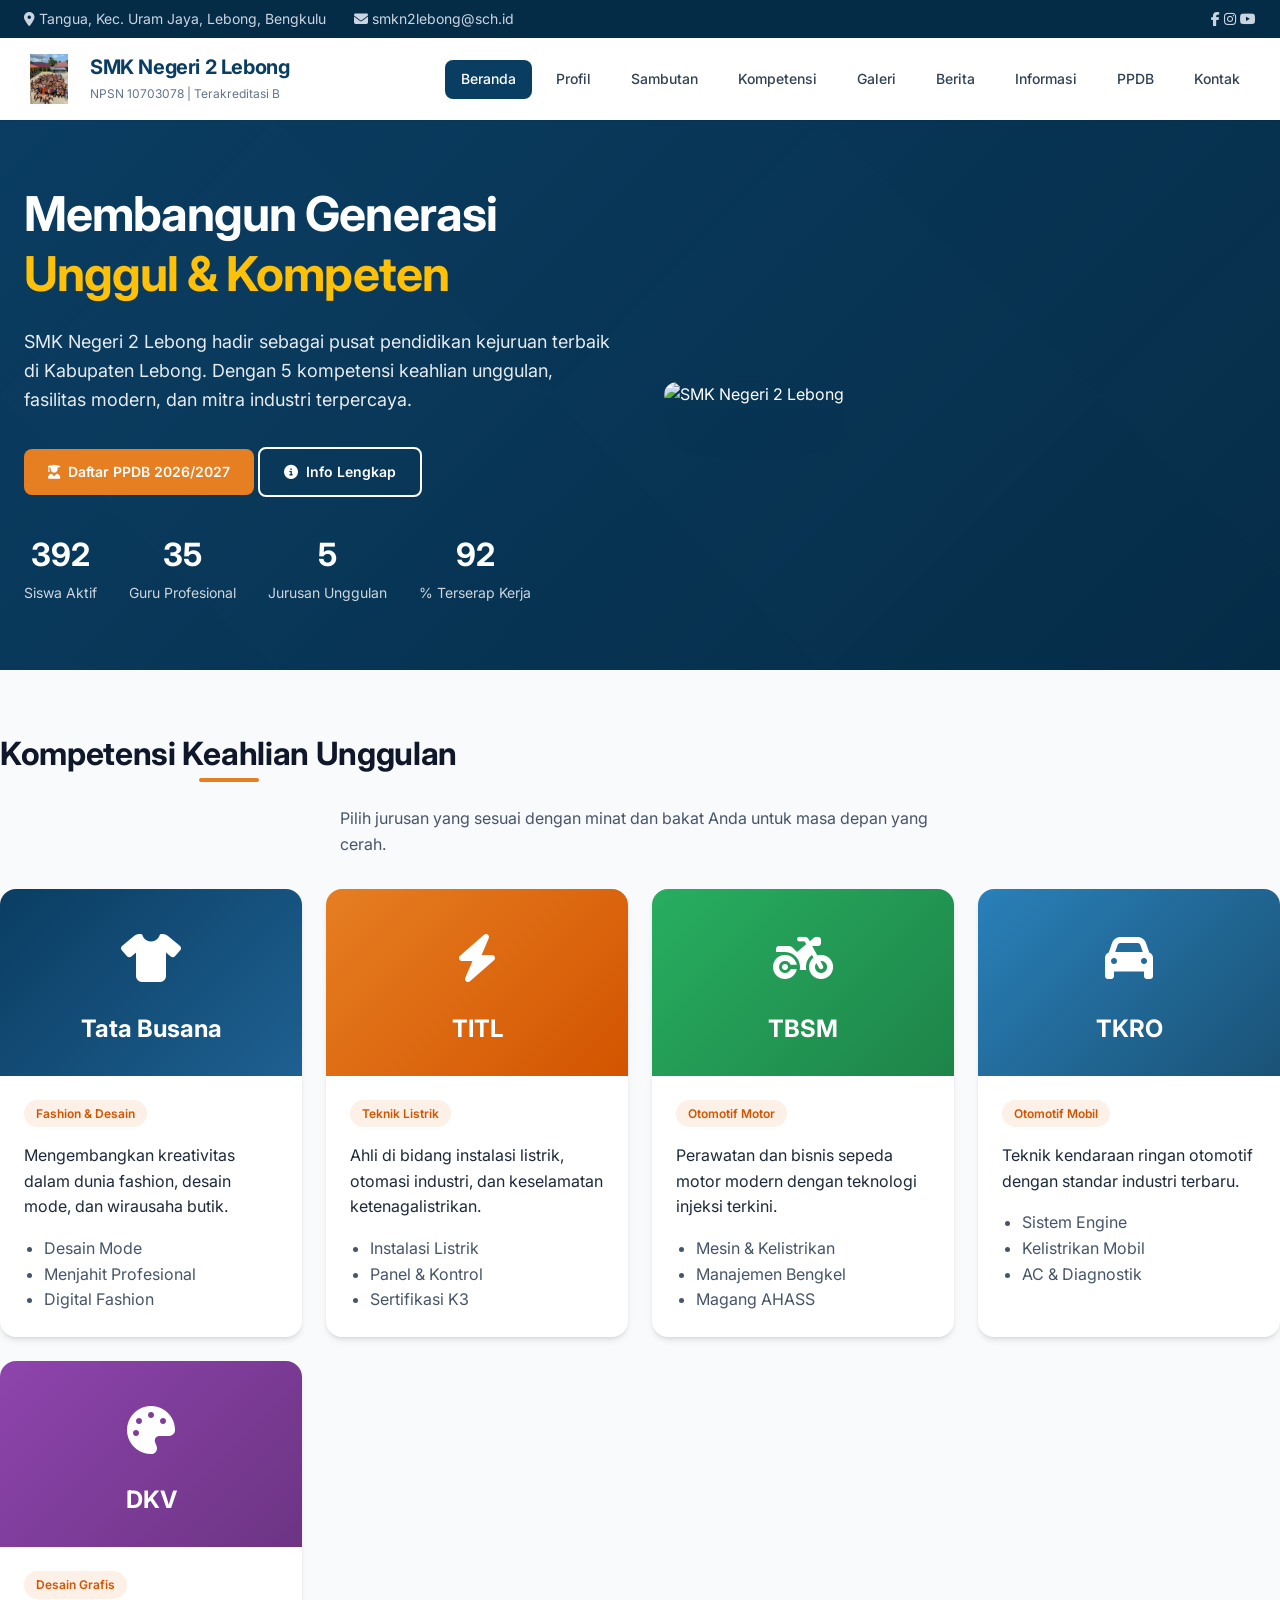
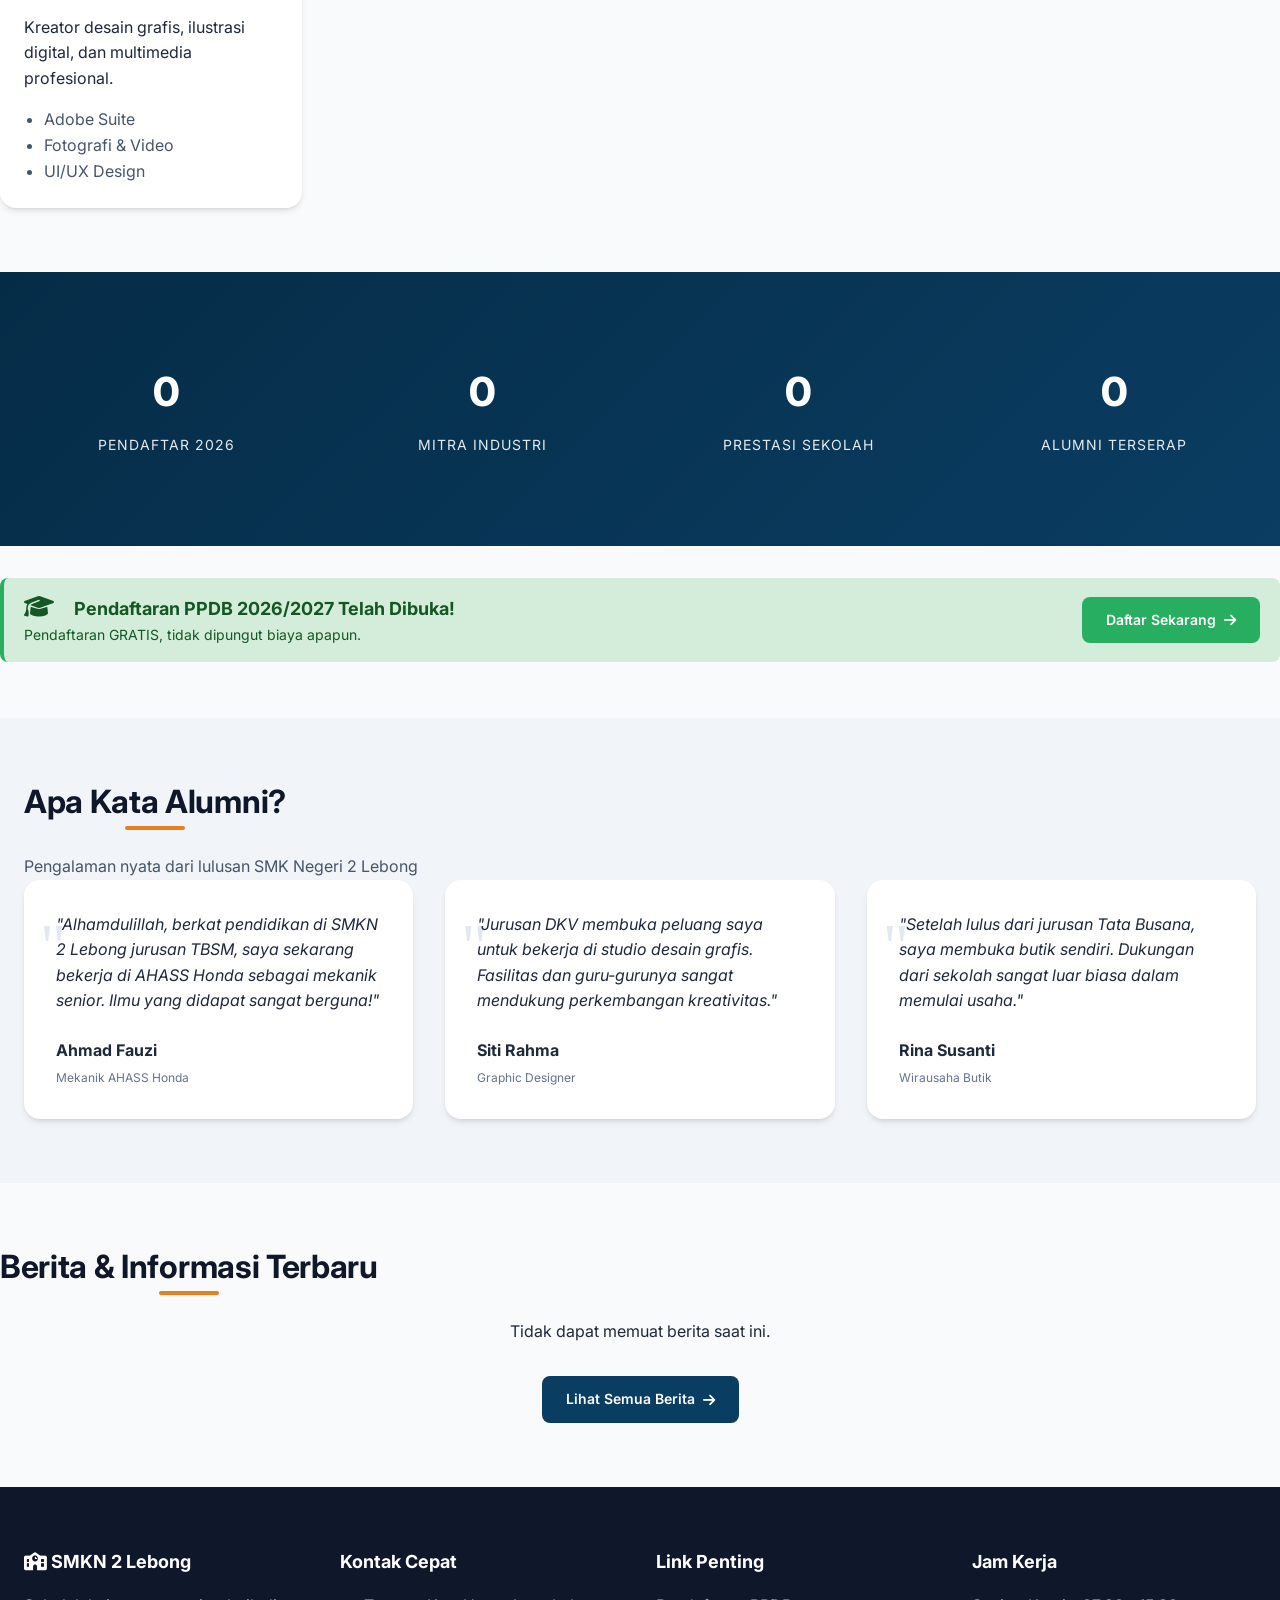
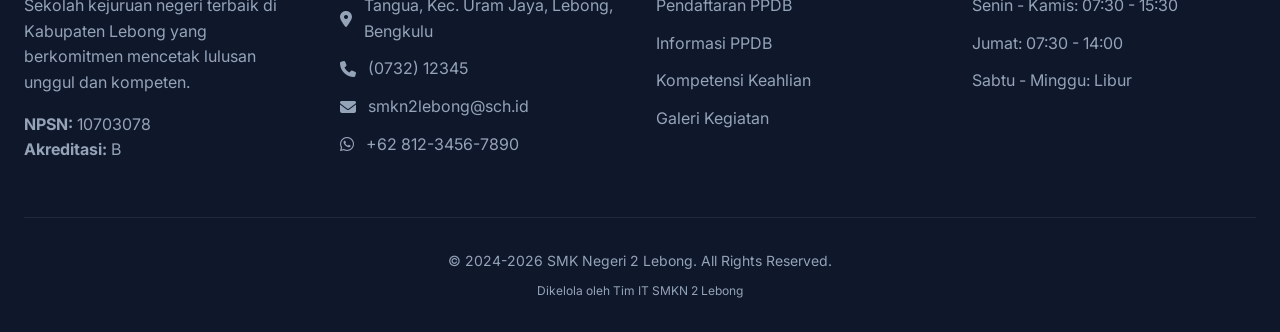
==== index.html @ 35a6bad7 "Add files via upload" ====
<!DOCTYPE html>
<html lang="id">
<head>
  <meta charset="UTF-8" />
  <meta name="viewport" content="width=device-width, initial-scale=1.0" />
  <title>SMK Negeri 2 Lebong | Sekolah Kejuruan Unggulan di Kabupaten Lebong</title>
  
  <!-- SEO Meta Tags -->
  <meta name="description" content="SMK Negeri 2 Lebong (NPSN 10703078) - Sekolah kejuruan negeri terbaik di Kabupaten Lebong dengan 5 kompetensi keahlian unggulan. PPDB 2026/2027 telah dibuka. GRATIS!" />
  <meta name="keywords" content="SMK Negeri 2 Lebong, PPDB 2026, Sekolah Kejuruan Lebong, SMK Tangua, SMK Uram Jaya" />
  <meta name="author" content="SMK Negeri 2 Lebong" />
  <meta name="robots" content="index, follow" />
  
  <!-- Open Graph -->
  <meta property="og:title" content="SMK Negeri 2 Lebong | Sekolah Kejuruan Unggulan" />
  <meta property="og:description" content="Daftar sekarang di SMK Negeri 2 Lebong. GRATIS! 5 jurusan unggulan siap kerja." />
  <meta property="og:image" content="https://smkn2lebong.sch.id/assets/img/hero.jpg" />
  <meta property="og:url" content="https://smkn2lebong.sch.id" />
  <meta property="og:type" content="website" />
  
  <!-- Canonical -->
  <link rel="canonical" href="https://smkn2lebong.sch.id/" />
  <link rel="icon" href="favicon.ico" type="image/x-icon" />
  
  <!-- Font Awesome Icons -->
  <link rel="stylesheet" href="https://cdnjs.cloudflare.com/ajax/libs/font-awesome/6.5.1/css/all.min.css" />
  
  <!-- Google Fonts -->
  <link href="https://fonts.googleapis.com/css2?family=Inter:wght@300;400;500;600;700;800&display=swap" rel="stylesheet" />
  
  <link rel="stylesheet" href="css/style.css" />
</head>
<body>

  <!-- Top Bar -->
  <div class="header-top">
    <div class="container">
      <div class="contact-info">
        <span><i class="fas fa-map-marker-alt"></i> Tangua, Kec. Uram Jaya, Lebong, Bengkulu</span>
        <span style="margin-left: 1.5rem;"><i class="fas fa-envelope"></i> smkn2lebong@sch.id</span>
      </div>
      <div class="social-links">
        <a href="#"><i class="fab fa-facebook-f"></i></a>
        <a href="#"><i class="fab fa-instagram"></i></a>
        <a href="#"><i class="fab fa-youtube"></i></a>
      </div>
    </div>
  </div>

  <!-- Main Header -->
  <div class="main-header">
    <div class="container">
      <div class="logo">
        <img src="logo.jpeg" alt="Logo SMK Negeri 2 Lebong" class="logo-img">
        <div class="logo-text">
          <h1>SMK Negeri 2 Lebong</h1>
          <p>NPSN 10703078 | Terakreditasi B</p>
        </div>
      </div>
      <button class="menu-toggle">☰</button>
      <nav class="nav-menu">
        <a href="index.html">Beranda</a>
        <a href="profil.html">Profil</a>
        <a href="sambutan.html">Sambutan</a>
        <a href="kompetensi.html">Kompetensi</a>
        <a href="galeri.html">Galeri</a>
        <a href="berita.html">Berita</a>
        <a href="informasi.html">Informasi</a>
        <a href="ppdb.html">PPDB</a>
        <a href="kontak.html">Kontak</a>
      </nav>
    </div>
  </div>

  <!-- Hero Section -->
  <section class="hero">
    <div class="container">
      <div class="hero-content">
        <h1>Membangun Generasi <span style="color: #ffc107;">Unggul & Kompeten</span></h1>
        <p>SMK Negeri 2 Lebong hadir sebagai pusat pendidikan kejuruan terbaik di Kabupaten Lebong. Dengan 5 kompetensi keahlian unggulan, fasilitas modern, dan mitra industri terpercaya.</p>
        <div class="hero-buttons">
          <a href="ppdb.html" class="btn btn-primary"><i class="fas fa-user-graduate"></i> Daftar PPDB 2026/2027</a>
          <a href="informasi.html" class="btn btn-outline"><i class="fas fa-info-circle"></i> Info Lengkap</a>
        </div>
        <div class="hero-stats">
          <div class="stat-item">
            <span class="stat-number" data-count="450">0</span>
            <span class="stat-label">Siswa Aktif</span>
          </div>
          <div class="stat-item">
            <span class="stat-number" data-count="35">0</span>
            <span class="stat-label">Guru Profesional</span>
          </div>
          <div class="stat-item">
            <span class="stat-number" data-count="5">0</span>
            <span class="stat-label">Jurusan Unggulan</span>
          </div>
          <div class="stat-item">
            <span class="stat-number" data-count="92">0</span>
            <span class="stat-label">% Terserap Kerja</span>
          </div>
        </div>
      </div>
      <div class="hero-image">
        <img src="https://placehold.co/600x400/0a3d62/white?text=SMK+Negeri+2+Lebong" alt="SMK Negeri 2 Lebong">
      </div>
    </div>
  </section>

  <!-- Jurusan Section -->
  <section class="container" style="padding: 4rem 0;">
    <div class="text-center">
      <h2 class="section-title">Kompetensi Keahlian Unggulan</h2>
      <p style="color: var(--gray-600); max-width: 600px; margin: 0 auto 2rem;">Pilih jurusan yang sesuai dengan minat dan bakat Anda untuk masa depan yang cerah.</p>
    </div>
    <div class="jurusan-grid">
      <div class="jurusan-card">
        <div class="jurusan-card-header">
          <div class="jurusan-icon"><i class="fas fa-tshirt"></i></div>
          <h3>Tata Busana</h3>
        </div>
        <div class="jurusan-card-body">
          <span class="jurusan-tag">Fashion & Desain</span>
          <p>Mengembangkan kreativitas dalam dunia fashion, desain mode, dan wirausaha butik.</p>
          <ul style="margin-top: 1rem; padding-left: 1.25rem; color: var(--gray-600);">
            <li>Desain Mode</li>
            <li>Menjahit Profesional</li>
            <li>Digital Fashion</li>
          </ul>
        </div>
      </div>
      <div class="jurusan-card">
        <div class="jurusan-card-header" style="background: linear-gradient(135deg, #e67e22, #d35400);">
          <div class="jurusan-icon"><i class="fas fa-bolt"></i></div>
          <h3>TITL</h3>
        </div>
        <div class="jurusan-card-body">
          <span class="jurusan-tag">Teknik Listrik</span>
          <p>Ahli di bidang instalasi listrik, otomasi industri, dan keselamatan ketenagalistrikan.</p>
          <ul style="margin-top: 1rem; padding-left: 1.25rem; color: var(--gray-600);">
            <li>Instalasi Listrik</li>
            <li>Panel & Kontrol</li>
            <li>Sertifikasi K3</li>
          </ul>
        </div>
      </div>
      <div class="jurusan-card">
        <div class="jurusan-card-header" style="background: linear-gradient(135deg, #27ae60, #1e8449);">
          <div class="jurusan-icon"><i class="fas fa-motorcycle"></i></div>
          <h3>TBSM</h3>
        </div>
        <div class="jurusan-card-body">
          <span class="jurusan-tag">Otomotif Motor</span>
          <p>Perawatan dan bisnis sepeda motor modern dengan teknologi injeksi terkini.</p>
          <ul style="margin-top: 1rem; padding-left: 1.25rem; color: var(--gray-600);">
            <li>Mesin & Kelistrikan</li>
            <li>Manajemen Bengkel</li>
            <li>Magang AHASS</li>
          </ul>
        </div>
      </div>
      <div class="jurusan-card">
        <div class="jurusan-card-header" style="background: linear-gradient(135deg, #2980b9, #1a5276);">
          <div class="jurusan-icon"><i class="fas fa-car"></i></div>
          <h3>TKRO</h3>
        </div>
        <div class="jurusan-card-body">
          <span class="jurusan-tag">Otomotif Mobil</span>
          <p>Teknik kendaraan ringan otomotif dengan standar industri terbaru.</p>
          <ul style="margin-top: 1rem; padding-left: 1.25rem; color: var(--gray-600);">
            <li>Sistem Engine</li>
            <li>Kelistrikan Mobil</li>
            <li>AC & Diagnostik</li>
          </ul>
        </div>
      </div>
      <div class="jurusan-card">
        <div class="jurusan-card-header" style="background: linear-gradient(135deg, #8e44ad, #6c3483);">
          <div class="jurusan-icon"><i class="fas fa-palette"></i></div>
          <h3>DKV</h3>
        </div>
        <div class="jurusan-card-body">
          <span class="jurusan-tag">Desain Grafis</span>
          <p>Kreator desain grafis, ilustrasi digital, dan multimedia profesional.</p>
          <ul style="margin-top: 1rem; padding-left: 1.25rem; color: var(--gray-600);">
            <li>Adobe Suite</li>
            <li>Fotografi & Video</li>
            <li>UI/UX Design</li>
          </ul>
        </div>
      </div>
    </div>
  </section>

  <!-- Stats Banner -->
  <section class="stats-section">
    <div class="container">
      <div class="stats-grid">
        <div class="stat-card">
          <span class="number" data-count="100">0</span>
          <span class="label">Pendaftar 2026</span>
        </div>
        <div class="stat-card">
          <span class="number" data-count="15">0</span>
          <span class="label">Mitra Industri</span>
        </div>
        <div class="stat-card">
          <span class="number" data-count="30">0</span>
          <span class="label">Prestasi Sekolah</span>
        </div>
        <div class="stat-card">
          <span class="number" data-count="500">0</span>
          <span class="label">Alumni Terserap</span>
        </div>
      </div>
    </div>
  </section>

  <!-- PPDB Banner -->
  <div class="container" style="padding: 2rem 0;">
    <div class="alert alert-success" style="display: flex; justify-content: space-between; align-items: center; flex-wrap: wrap; gap: 1rem;">
      <div>
        <i class="fas fa-graduation-cap" style="font-size: 1.5rem; margin-right: 1rem;"></i>
        <strong style="font-size: 1.125rem;">Pendaftaran PPDB 2026/2027 Telah Dibuka!</strong>
        <p style="margin: 0; font-size: 0.875rem;">Pendaftaran GRATIS, tidak dipungut biaya apapun.</p>
      </div>
      <a href="ppdb.html" class="btn btn-primary" style="background: var(--success);">Daftar Sekarang <i class="fas fa-arrow-right"></i></a>
    </div>
  </div>

  <!-- Testimonial Section -->
  <section class="testimonial-section">
    <div class="container">
      <div class="text-center">
        <h2 class="section-title">Apa Kata Alumni?</h2>
        <p style="color: var(--gray-600);">Pengalaman nyata dari lulusan SMK Negeri 2 Lebong</p>
      </div>
      <div class="testimonial-grid">
        <div class="testimonial-card">
          <p class="testimonial-text">"Alhamdulillah, berkat pendidikan di SMKN 2 Lebong jurusan TBSM, saya sekarang bekerja di AHASS Honda sebagai mekanik senior. Ilmu yang didapat sangat berguna!"</p>
          <div class="testimonial-author">
            <div>
              <div class="author-name">Ahmad Fauzi</div>
              <div class="author-title">Mekanik AHASS Honda</div>
            </div>
          </div>
        </div>
        <div class="testimonial-card">
          <p class="testimonial-text">"Jurusan DKV membuka peluang saya untuk bekerja di studio desain grafis. Fasilitas dan guru-gurunya sangat mendukung perkembangan kreativitas."</p>
          <div class="testimonial-author">
            <div>
              <div class="author-name">Siti Rahma</div>
              <div class="author-title">Graphic Designer</div>
            </div>
          </div>
        </div>
        <div class="testimonial-card">
          <p class="testimonial-text">"Setelah lulus dari jurusan Tata Busana, saya membuka butik sendiri. Dukungan dari sekolah sangat luar biasa dalam memulai usaha."</p>
          <div class="testimonial-author">
            <div>
              <div class="author-name">Rina Susanti</div>
              <div class="author-title">Wirausaha Butik</div>
            </div>
          </div>
        </div>
      </div>
    </div>
  </section>

  <!-- Berita Section -->
  <div class="container" style="padding: 4rem 0;">
    <div class="text-center">
      <h2 class="section-title">Berita & Informasi Terbaru</h2>
    </div>
    <div id="berita-preview" class="blog-grid">
      <div class="loading">Memuat berita terbaru...</div>
    </div>
    <div style="text-align: center; margin-top: 2rem;">
      <a href="berita.html" class="btn btn-secondary">Lihat Semua Berita <i class="fas fa-arrow-right"></i></a>
    </div>
  </div>

  <!-- Footer -->
  <footer class="footer">
    <div class="container">
      <div class="footer-grid">
        <div class="footer-col">
          <h4><i class="fas fa-school"></i> SMKN 2 Lebong</h4>
          <p>Sekolah kejuruan negeri terbaik di Kabupaten Lebong yang berkomitmen mencetak lulusan unggul dan kompeten.</p>
          <div style="margin-top: 1rem;">
            <strong>NPSN:</strong> 10703078<br>
            <strong>Akreditasi:</strong> B
          </div>
        </div>
        <div class="footer-col">
          <h4>Kontak Cepat</h4>
          <ul class="footer-contact">
            <li><i class="fas fa-map-marker-alt"></i> Tangua, Kec. Uram Jaya, Lebong, Bengkulu</li>
            <li><i class="fas fa-phone"></i> (0732) 12345</li>
            <li><i class="fas fa-envelope"></i> smkn2lebong@sch.id</li>
            <li><i class="fab fa-whatsapp"></i> +62 812-3456-7890</li>
          </ul>
        </div>
        <div class="footer-col">
          <h4>Link Penting</h4>
          <ul>
            <li><a href="ppdb.html">Pendaftaran PPDB</a></li>
            <li><a href="informasi.html">Informasi PPDB</a></li>
            <li><a href="kompetensi.html">Kompetensi Keahlian</a></li>
            <li><a href="galeri.html">Galeri Kegiatan</a></li>
          </ul>
        </div>
        <div class="footer-col">
          <h4>Jam Kerja</h4>
          <ul>
            <li>Senin - Kamis: 07:30 - 15:30</li>
            <li>Jumat: 07:30 - 14:00</li>
            <li>Sabtu - Minggu: Libur</li>
          </ul>
        </div>
      </div>
      <div class="footer-bottom">
        <p>&copy; 2024-<span id="current-year"></span> SMK Negeri 2 Lebong. All Rights Reserved.</p>
        <p style="margin-top: 0.5rem; font-size: 0.75rem;">Dikelola oleh Tim IT SMKN 2 Lebong</p>
      </div>
    </div>
  </footer>

  <script src="js/main.js"></script>
  <script>
    // Load preview berita untuk halaman depan
    const previewContainer = document.getElementById('berita-preview');
    const proxy = "https://api.allorigins.win/get?url=";
    const feedURL = encodeURIComponent("https://smknegeri2lebong.blogspot.com/feeds/posts/default?alt=json");

    fetch(proxy + feedURL)
      .then(res => res.json())
      .then(result => {
        const data = JSON.parse(result.contents);
        const entries = data.feed.entry || [];
        
        if (entries.length === 0) {
          previewContainer.innerHTML = '<p style="text-align: center;">Belum ada berita terbaru.</p>';
          return;
        }
        
        let html = '';
        entries.slice(0, 3).forEach(entry => {
          const title = entry.title.$t;
          const link = entry.link.find(l => l.rel === 'alternate').href;
          const published = new Date(entry.published.$t).toLocaleDateString("id-ID", {
            day: 'numeric', month: 'long', year: 'numeric'
          });
          const snippet = (entry.content?.$t || "").replace(/<[^>]+>/g, "").slice(0, 120) + "...";
          
          html += `
            <div class="blog-card">
              <div class="blog-content">
                <span class="blog-date"><i class="far fa-calendar-alt"></i> ${published}</span>
                <h4 class="blog-title">${escapeHtml(title)}</h4>
                <p class="blog-excerpt">${escapeHtml(snippet)}</p>
                <a href="${link}" target="_blank" style="color: var(--primary); font-weight: 600; text-decoration: none;">Baca Selengkapnya <i class="fas fa-arrow-right"></i></a>
              </div>
            </div>
          `;
        });
        previewContainer.innerHTML = html;
      })
      .catch(() => {
        previewContainer.innerHTML = '<p style="text-align: center;">Tidak dapat memuat berita saat ini.</p>';
      });

    function escapeHtml(text) {
      const div = document.createElement('div');
      div.textContent = text;
      return div.innerHTML;
    }
  </script>
</body>
</html>
---- css/style.css ----
/* ========== RESET & VARIABLES ========== */
* {
  margin: 0;
  padding: 0;
  box-sizing: border-box;
}

:root {
  --primary: #0a3d62;
  --primary-dark: #052c47;
  --primary-light: #1e6091;
  --primary-soft: #e8f0f8;
  --secondary: #2c3e50;
  --accent: #e67e22;
  --accent-dark: #d35400;
  --accent-light: #fdf0e6;
  --success: #27ae60;
  --warning: #f39c12;
  --danger: #e74c3c;
  --info: #3498db;
  --white: #ffffff;
  --gray-50: #f8fafc;
  --gray-100: #f1f5f9;
  --gray-200: #e2e8f0;
  --gray-300: #cbd5e1;
  --gray-400: #94a3b8;
  --gray-500: #64748b;
  --gray-600: #475569;
  --gray-700: #334155;
  --gray-800: #1e293b;
  --gray-900: #0f172a;
  --shadow-sm: 0 1px 2px 0 rgb(0 0 0 / 0.05);
  --shadow: 0 4px 6px -1px rgb(0 0 0 / 0.1), 0 2px 4px -2px rgb(0 0 0 / 0.1);
  --shadow-md: 0 10px 15px -3px rgb(0 0 0 / 0.1), 0 4px 6px -4px rgb(0 0 0 / 0.1);
  --shadow-lg: 0 20px 25px -5px rgb(0 0 0 / 0.1), 0 8px 10px -6px rgb(0 0 0 / 0.1);
  --shadow-xl: 0 25px 50px -12px rgb(0 0 0 / 0.25);
  --transition: all 0.3s cubic-bezier(0.4, 0, 0.2, 1);
  --radius-sm: 0.375rem;
  --radius: 0.5rem;
  --radius-md: 0.75rem;
  --radius-lg: 1rem;
  --radius-xl: 1.5rem;
}

body {
  font-family: 'Inter', system-ui, -apple-system, 'Segoe UI', Roboto, Helvetica, Arial, sans-serif;
  background: var(--gray-50);
  color: var(--gray-800);
  line-height: 1.6;
  overflow-x: hidden;
}

/* ========== TYPOGRAPHY ========== */
h1, h2, h3, h4, h5, h6 {
  font-weight: 700;
  line-height: 1.25;
  color: var(--gray-900);
}

h1 { font-size: 2.5rem; letter-spacing: -0.02em; }
h2 { font-size: 2rem; letter-spacing: -0.01em; margin-bottom: 1.5rem; }
h3 { font-size: 1.5rem; margin-bottom: 1rem; }
h4 { font-size: 1.25rem; margin-bottom: 0.75rem; }

.section-title {
  position: relative;
  display: inline-block;
  margin-bottom: 2rem;
  font-weight: 700;
}

.section-title::after {
  content: '';
  position: absolute;
  bottom: -0.5rem;
  left: 0;
  width: 60px;
  height: 4px;
  background: var(--accent);
  border-radius: 2px;
}

.text-center .section-title::after {
  left: 50%;
  transform: translateX(-50%);
}

/* ========== CONTAINER ========== */
.container {
  max-width: 1280px;
  margin: 0 auto;
  padding: 0 1.5rem;
}

/* ========== HEADER ========== */
.header-top {
  background: var(--primary-dark);
  color: var(--gray-300);
  font-size: 0.875rem;
  padding: 0.5rem 0;
}

.header-top .container {
  display: flex;
  justify-content: space-between;
  flex-wrap: wrap;
  gap: 1rem;
}

.header-top a {
  color: var(--gray-300);
  text-decoration: none;
  transition: var(--transition);
}

.header-top a:hover {
  color: var(--white);
}

.main-header {
  background: var(--white);
  position: sticky;
  top: 0;
  z-index: 1000;
  transition: var(--transition);
  box-shadow: var(--shadow-sm);
}

.main-header.scrolled {
  box-shadow: var(--shadow-md);
}

.main-header .container {
  display: flex;
  justify-content: space-between;
  align-items: center;
  padding: 1rem 1.5rem;
}

.logo {
  display: flex;
  align-items: center;
  gap: 1rem;
}

.logo-img {
  width: 50px;
  height: 50px;
  object-fit: contain;
}

.logo-text h1 {
  font-size: 1.25rem;
  margin-bottom: 0;
  color: var(--primary);
}

.logo-text p {
  font-size: 0.75rem;
  color: var(--gray-500);
  margin-top: 0.25rem;
}

/* ========== NAVIGATION ========== */
.nav-menu {
  display: flex;
  gap: 0.5rem;
  flex-wrap: wrap;
}

.nav-menu a {
  color: var(--gray-700);
  text-decoration: none;
  padding: 0.5rem 1rem;
  font-weight: 500;
  font-size: 0.875rem;
  transition: var(--transition);
  border-radius: var(--radius);
}

.nav-menu a:hover,
.nav-menu a.active {
  background: var(--primary);
  color: var(--white);
}

.menu-toggle {
  display: none;
  background: none;
  border: none;
  font-size: 1.5rem;
  cursor: pointer;
  color: var(--primary);
}

/* ========== HERO SECTION ========== */
.hero {
  background: linear-gradient(135deg, var(--primary) 0%, var(--primary-dark) 100%);
  color: var(--white);
  padding: 4rem 0;
  position: relative;
  overflow: hidden;
}

.hero::before {
  content: '';
  position: absolute;
  top: 0;
  left: 0;
  right: 0;
  bottom: 0;
  background: url('data:image/svg+xml,<svg xmlns="http://www.w3.org/2000/svg" viewBox="0 0 200 200"><path fill="rgba(255,255,255,0.03)" d="M100 0L200 100L100 200L0 100L100 0Z"/></svg>');
  background-repeat: repeat;
  opacity: 0.1;
}

.hero .container {
  position: relative;
  z-index: 1;
  display: grid;
  grid-template-columns: 1fr 1fr;
  gap: 3rem;
  align-items: center;
}

.hero-content h1 {
  color: var(--white);
  font-size: 3rem;
  margin-bottom: 1.5rem;
}

.hero-content p {
  font-size: 1.125rem;
  opacity: 0.9;
  margin-bottom: 2rem;
}

.hero-stats {
  display: flex;
  gap: 2rem;
  margin-top: 2rem;
}

.stat-item {
  text-align: center;
}

.stat-number {
  font-size: 2rem;
  font-weight: 700;
  display: block;
}

.stat-label {
  font-size: 0.875rem;
  opacity: 0.8;
}

.hero-image img {
  width: 100%;
  border-radius: var(--radius-lg);
  box-shadow: var(--shadow-xl);
}

/* ========== BUTTONS ========== */
.btn {
  display: inline-flex;
  align-items: center;
  gap: 0.5rem;
  padding: 0.75rem 1.5rem;
  font-weight: 600;
  font-size: 0.875rem;
  text-decoration: none;
  border-radius: var(--radius);
  transition: var(--transition);
  cursor: pointer;
  border: none;
}

.btn-primary {
  background: var(--accent);
  color: var(--white);
}

.btn-primary:hover {
  background: var(--accent-dark);
  transform: translateY(-2px);
  box-shadow: var(--shadow-md);
}

.btn-outline {
  background: transparent;
  border: 2px solid var(--white);
  color: var(--white);
}

.btn-outline:hover {
  background: var(--white);
  color: var(--primary);
}

.btn-secondary {
  background: var(--primary);
  color: var(--white);
}

.btn-secondary:hover {
  background: var(--primary-light);
}

/* ========== CARDS ========== */
.card {
  background: var(--white);
  border-radius: var(--radius-lg);
  overflow: hidden;
  transition: var(--transition);
  box-shadow: var(--shadow);
}

.card:hover {
  transform: translateY(-4px);
  box-shadow: var(--shadow-lg);
}

.card-body {
  padding: 1.5rem;
}

.card-header {
  padding: 1rem 1.5rem;
  border-bottom: 1px solid var(--gray-200);
  background: var(--gray-50);
}

/* Jurusan Cards */
.jurusan-grid {
  display: grid;
  grid-template-columns: repeat(auto-fit, minmax(300px, 1fr));
  gap: 1.5rem;
}

.jurusan-card {
  background: var(--white);
  border-radius: var(--radius-lg);
  overflow: hidden;
  transition: var(--transition);
  box-shadow: var(--shadow);
  position: relative;
}

.jurusan-card:hover {
  transform: translateY(-4px);
  box-shadow: var(--shadow-xl);
}

.jurusan-card-header {
  background: linear-gradient(135deg, var(--primary), var(--primary-light));
  padding: 2rem;
  text-align: center;
  color: var(--white);
}

.jurusan-icon {
  font-size: 3rem;
  margin-bottom: 1rem;
}

.jurusan-card-header h3 {
  color: var(--white);
  margin-bottom: 0;
}

.jurusan-card-body {
  padding: 1.5rem;
}

.jurusan-tag {
  display: inline-block;
  padding: 0.25rem 0.75rem;
  background: var(--accent-light);
  color: var(--accent-dark);
  border-radius: 20px;
  font-size: 0.75rem;
  font-weight: 600;
  margin-bottom: 1rem;
}

/* ========== STATS SECTION ========== */
.stats-section {
  background: linear-gradient(135deg, var(--primary-dark), var(--primary));
  color: var(--white);
  padding: 4rem 0;
}

.stats-grid {
  display: grid;
  grid-template-columns: repeat(4, 1fr);
  gap: 2rem;
  text-align: center;
}

.stat-card {
  padding: 1.5rem;
}

.stat-card .number {
  font-size: 2.5rem;
  font-weight: 800;
  display: block;
  margin-bottom: 0.5rem;
}

.stat-card .label {
  font-size: 0.875rem;
  opacity: 0.9;
  text-transform: uppercase;
  letter-spacing: 1px;
}

/* ========== TESTIMONIALS ========== */
.testimonial-section {
  background: var(--gray-100);
  padding: 4rem 0;
}

.testimonial-grid {
  display: grid;
  grid-template-columns: repeat(auto-fit, minmax(300px, 1fr));
  gap: 2rem;
}

.testimonial-card {
  background: var(--white);
  border-radius: var(--radius-lg);
  padding: 2rem;
  box-shadow: var(--shadow);
  position: relative;
}

.testimonial-card::before {
  content: '"';
  position: absolute;
  top: 1rem;
  left: 1rem;
  font-size: 4rem;
  color: var(--gray-200);
  font-family: Georgia, serif;
}

.testimonial-text {
  font-style: italic;
  margin-bottom: 1.5rem;
  position: relative;
  z-index: 1;
}

.testimonial-author {
  display: flex;
  align-items: center;
  gap: 1rem;
}

.testimonial-author img {
  width: 50px;
  height: 50px;
  border-radius: 50%;
  object-fit: cover;
}

.author-name {
  font-weight: 700;
  margin-bottom: 0.25rem;
}

.author-title {
  font-size: 0.75rem;
  color: var(--gray-500);
}

/* ========== FOOTER ========== */
.footer {
  background: var(--gray-900);
  color: var(--gray-400);
  padding: 4rem 0 2rem;
}

.footer-grid {
  display: grid;
  grid-template-columns: repeat(4, 1fr);
  gap: 2rem;
  margin-bottom: 3rem;
}

.footer-col h4 {
  color: var(--white);
  margin-bottom: 1.25rem;
  font-size: 1.125rem;
}

.footer-col ul {
  list-style: none;
  padding: 0;
}

.footer-col ul li {
  margin-bottom: 0.75rem;
}

.footer-col ul li a {
  color: var(--gray-400);
  text-decoration: none;
  transition: var(--transition);
}

.footer-col ul li a:hover {
  color: var(--white);
  padding-left: 0.25rem;
}

.footer-contact li {
  display: flex;
  gap: 0.75rem;
  align-items: center;
}

.footer-bottom {
  border-top: 1px solid var(--gray-800);
  padding-top: 2rem;
  text-align: center;
  font-size: 0.875rem;
}

/* ========== BLOG POSTS ========== */
.blog-grid {
  display: grid;
  grid-template-columns: repeat(auto-fit, minmax(320px, 1fr));
  gap: 2rem;
}

.blog-card {
  background: var(--white);
  border-radius: var(--radius-lg);
  overflow: hidden;
  box-shadow: var(--shadow);
  transition: var(--transition);
}

.blog-card:hover {
  transform: translateY(-4px);
  box-shadow: var(--shadow-lg);
}

.blog-image {
  width: 100%;
  height: 200px;
  object-fit: cover;
}

.blog-content {
  padding: 1.5rem;
}

.blog-date {
  font-size: 0.75rem;
  color: var(--gray-500);
  margin-bottom: 0.5rem;
  display: block;
}

.blog-title {
  font-size: 1.125rem;
  margin-bottom: 0.75rem;
}

.blog-excerpt {
  color: var(--gray-600);
  margin-bottom: 1rem;
  font-size: 0.875rem;
}

/* ========== FORM ========== */
.form-group {
  margin-bottom: 1.25rem;
}

.form-group label {
  display: block;
  margin-bottom: 0.5rem;
  font-weight: 500;
  color: var(--gray-700);
}

.form-control {
  width: 100%;
  padding: 0.75rem 1rem;
  border: 1px solid var(--gray-300);
  border-radius: var(--radius);
  font-size: 1rem;
  transition: var(--transition);
}

.form-control:focus {
  outline: none;
  border-color: var(--primary);
  box-shadow: 0 0 0 3px rgba(10, 61, 98, 0.1);
}

/* ========== ALERTS ========== */
.alert {
  padding: 1rem 1.25rem;
  border-radius: var(--radius);
  margin-bottom: 1.5rem;
}

.alert-success {
  background: #d4edda;
  border-left: 4px solid var(--success);
  color: #155724;
}

.alert-info {
  background: var(--primary-soft);
  border-left: 4px solid var(--primary);
  color: var(--primary-dark);
}

.alert-warning {
  background: #fff3cd;
  border-left: 4px solid var(--warning);
}

/* ========== RESPONSIVE ========== */
@media (max-width: 992px) {
  .hero .container {
    grid-template-columns: 1fr;
    text-align: center;
  }
  
  .hero-stats {
    justify-content: center;
  }
  
  .stats-grid {
    grid-template-columns: repeat(2, 1fr);
  }
  
  .footer-grid {
    grid-template-columns: repeat(2, 1fr);
  }
}

@media (max-width: 768px) {
  h1 { font-size: 2rem; }
  h2 { font-size: 1.5rem; }
  
  .menu-toggle {
    display: block;
  }
  
  .nav-menu {
    display: none;
    flex-direction: column;
    width: 100%;
    padding: 1rem 0;
  }
  
  .nav-menu.show {
    display: flex;
  }
  
  .main-header .container {
    flex-wrap: wrap;
  }
  
  .stats-grid {
    grid-template-columns: 1fr;
    gap: 1rem;
  }
  
  .footer-grid {
    grid-template-columns: 1fr;
  }
  
  .jurusan-grid {
    grid-template-columns: 1fr;
  }
}

@media (max-width: 576px) {
  .container {
    padding: 0 1rem;
  }
  
  .hero-content h1 {
    font-size: 1.75rem;
  }
  
  .hero-stats {
    flex-direction: column;
    gap: 1rem;
  }
}

/* ========== ANIMATIONS ========== */
@keyframes fadeInUp {
  from {
    opacity: 0;
    transform: translateY(30px);
  }
  to {
    opacity: 1;
    transform: translateY(0);
  }
}

.fade-in-up {
  animation: fadeInUp 0.6s ease forwards;
}

.loading {
  text-align: center;
  padding: 2rem;
  color: var(--gray-500);
}

.loading::after {
  content: '';
  display: inline-block;
  width: 30px;
  height: 30px;
  border: 3px solid var(--gray-300);
  border-top-color: var(--primary);
  border-radius: 50%;
  animation: spin 0.8s linear infinite;
  margin-left: 10px;
  vertical-align: middle;
}

@keyframes spin {
  to { transform: rotate(360deg); }
}
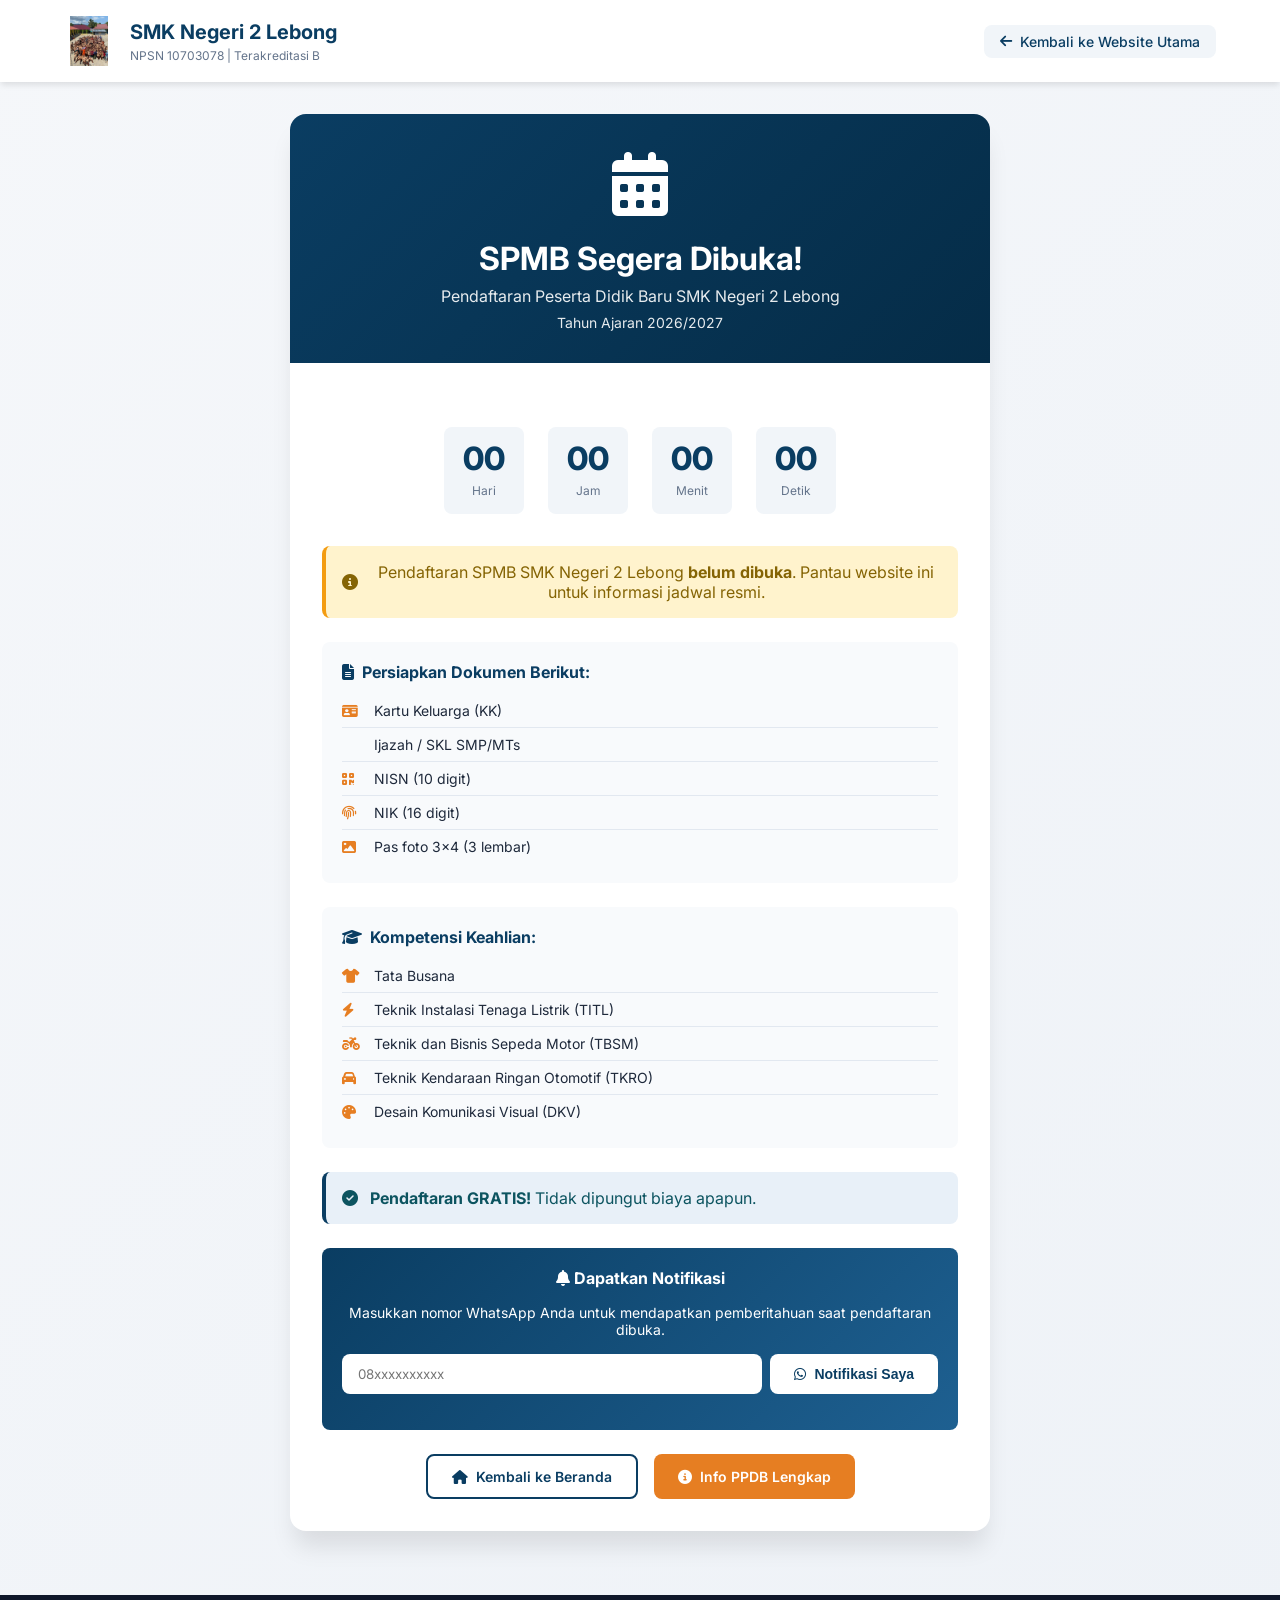
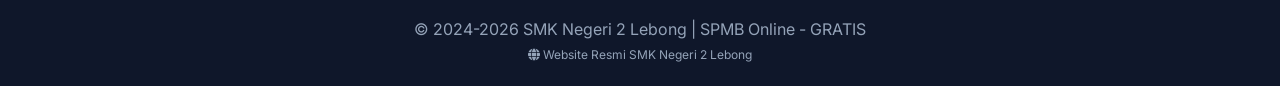
==== commit 958da161: "Update index.html" ====
--- a/index.html
+++ b/index.html
@@ -3,378 +3,635 @@
 <head>
   <meta charset="UTF-8" />
   <meta name="viewport" content="width=device-width, initial-scale=1.0" />
-  <title>SMK Negeri 2 Lebong | Sekolah Kejuruan Unggulan di Kabupaten Lebong</title>
+  <title>SPMB Segera Dibuka | SMK Negeri 2 Lebong</title>
   
   <!-- SEO Meta Tags -->
-  <meta name="description" content="SMK Negeri 2 Lebong (NPSN 10703078) - Sekolah kejuruan negeri terbaik di Kabupaten Lebong dengan 5 kompetensi keahlian unggulan. PPDB 2026/2027 telah dibuka. GRATIS!" />
-  <meta name="keywords" content="SMK Negeri 2 Lebong, PPDB 2026, Sekolah Kejuruan Lebong, SMK Tangua, SMK Uram Jaya" />
-  <meta name="author" content="SMK Negeri 2 Lebong" />
+  <meta name="description" content="Pendaftaran SPMB SMK Negeri 2 Lebong Tahun Ajaran 2026/2027 segera dibuka. Informasi jadwal pendaftaran akan diumumkan di sini." />
+  <meta name="keywords" content="SPMB SMKN 2 Lebong, Pendaftaran SMK Lebong, PPDB 2026, Segera Dibuka" />
   <meta name="robots" content="index, follow" />
   
   <!-- Open Graph -->
-  <meta property="og:title" content="SMK Negeri 2 Lebong | Sekolah Kejuruan Unggulan" />
-  <meta property="og:description" content="Daftar sekarang di SMK Negeri 2 Lebong. GRATIS! 5 jurusan unggulan siap kerja." />
+  <meta property="og:title" content="SPMB Segera Dibuka | SMK Negeri 2 Lebong" />
+  <meta property="og:description" content="Pendaftaran SPMB SMK Negeri 2 Lebong segera dibuka. Siapkan dokumen Anda!" />
   <meta property="og:image" content="https://smkn2lebong.sch.id/assets/img/hero.jpg" />
-  <meta property="og:url" content="https://smkn2lebong.sch.id" />
+  <meta property="og:url" content="https://smkn2lebong.sch.id/spmb/" />
   <meta property="og:type" content="website" />
   
-  <!-- Canonical -->
-  <link rel="canonical" href="https://smkn2lebong.sch.id/" />
-  <link rel="icon" href="favicon.ico" type="image/x-icon" />
-  
-  <!-- Font Awesome Icons -->
+  <link rel="icon" href="../favicon.ico" type="image/x-icon" />
   <link rel="stylesheet" href="https://cdnjs.cloudflare.com/ajax/libs/font-awesome/6.5.1/css/all.min.css" />
-  
-  <!-- Google Fonts -->
   <link href="https://fonts.googleapis.com/css2?family=Inter:wght@300;400;500;600;700;800&display=swap" rel="stylesheet" />
   
-  <link rel="stylesheet" href="css/style.css" />
+  <style>
+    :root {
+      --primary: #0a3d62;
+      --primary-dark: #052c47;
+      --primary-light: #1e6091;
+      --accent: #e67e22;
+      --accent-dark: #d35400;
+      --success: #27ae60;
+      --warning: #f39c12;
+      --white: #ffffff;
+      --gray-50: #f8fafc;
+      --gray-100: #f1f5f9;
+      --gray-200: #e2e8f0;
+      --gray-300: #cbd5e1;
+      --gray-400: #94a3b8;
+      --gray-500: #64748b;
+      --gray-600: #475569;
+      --gray-700: #334155;
+      --gray-800: #1e293b;
+      --gray-900: #0f172a;
+      --shadow: 0 4px 6px -1px rgb(0 0 0 / 0.1);
+      --shadow-lg: 0 20px 25px -5px rgb(0 0 0 / 0.1);
+      --radius: 0.5rem;
+      --radius-lg: 1rem;
+      --transition: all 0.3s ease;
+    }
+
+    * {
+      margin: 0;
+      padding: 0;
+      box-sizing: border-box;
+    }
+
+    body {
+      font-family: 'Inter', system-ui, -apple-system, sans-serif;
+      background: linear-gradient(135deg, #f5f7fa 0%, #eef2f7 100%);
+      color: var(--gray-800);
+      min-height: 100vh;
+      display: flex;
+      flex-direction: column;
+    }
+
+    /* Header */
+    .header {
+      background: var(--white);
+      box-shadow: var(--shadow);
+      position: sticky;
+      top: 0;
+      z-index: 100;
+    }
+
+    .header .container {
+      max-width: 1200px;
+      margin: 0 auto;
+      padding: 1rem 1.5rem;
+      display: flex;
+      justify-content: space-between;
+      align-items: center;
+      flex-wrap: wrap;
+      gap: 1rem;
+    }
+
+    .logo-area {
+      display: flex;
+      align-items: center;
+      gap: 1rem;
+    }
+
+    .logo-img {
+      width: 50px;
+      height: 50px;
+      object-fit: contain;
+    }
+
+    .logo-area h1 {
+      font-size: 1.25rem;
+      color: var(--primary);
+      margin-bottom: 0;
+    }
+
+    .logo-area p {
+      font-size: 0.75rem;
+      color: var(--gray-500);
+      margin-top: 0.25rem;
+    }
+
+    .btn-back {
+      display: inline-flex;
+      align-items: center;
+      gap: 0.5rem;
+      padding: 0.5rem 1rem;
+      background: var(--gray-100);
+      color: var(--primary);
+      text-decoration: none;
+      border-radius: var(--radius);
+      font-weight: 500;
+      font-size: 0.875rem;
+      transition: var(--transition);
+    }
+
+    .btn-back:hover {
+      background: var(--primary);
+      color: var(--white);
+    }
+
+    /* Main Content */
+    .main {
+      flex: 1;
+      display: flex;
+      align-items: center;
+      justify-content: center;
+      padding: 2rem 1.5rem;
+    }
+
+    .coming-soon-card {
+      max-width: 700px;
+      width: 100%;
+      background: var(--white);
+      border-radius: var(--radius-lg);
+      box-shadow: var(--shadow-lg);
+      overflow: hidden;
+      text-align: center;
+      animation: fadeInUp 0.6s ease;
+    }
+
+    .card-header {
+      background: linear-gradient(135deg, var(--primary), var(--primary-dark));
+      padding: 2rem;
+      color: var(--white);
+    }
+
+    .card-header .icon {
+      font-size: 4rem;
+      margin-bottom: 1rem;
+    }
+
+    .card-header h2 {
+      font-size: 2rem;
+      margin-bottom: 0.5rem;
+      color: var(--white);
+    }
+
+    .card-header p {
+      opacity: 0.9;
+      font-size: 1rem;
+    }
+
+    .card-body {
+      padding: 2rem;
+    }
+
+    /* Countdown Timer */
+    .countdown {
+      display: flex;
+      justify-content: center;
+      gap: 1.5rem;
+      margin: 2rem 0;
+      flex-wrap: wrap;
+    }
+
+    .countdown-item {
+      background: var(--gray-100);
+      border-radius: var(--radius);
+      padding: 1rem;
+      min-width: 80px;
+      text-align: center;
+    }
+
+    .countdown-number {
+      font-size: 2rem;
+      font-weight: 800;
+      color: var(--primary);
+      display: block;
+      line-height: 1;
+    }
+
+    .countdown-label {
+      font-size: 0.75rem;
+      color: var(--gray-500);
+      margin-top: 0.5rem;
+      display: block;
+    }
+
+    /* Info Box */
+    .info-box {
+      background: var(--gray-50);
+      border-radius: var(--radius);
+      padding: 1.25rem;
+      margin: 1.5rem 0;
+      text-align: left;
+    }
+
+    .info-box h3 {
+      font-size: 1rem;
+      margin-bottom: 0.75rem;
+      color: var(--primary);
+      display: flex;
+      align-items: center;
+      gap: 0.5rem;
+    }
+
+    .info-list {
+      list-style: none;
+      padding: 0;
+    }
+
+    .info-list li {
+      display: flex;
+      align-items: center;
+      gap: 0.75rem;
+      padding: 0.5rem 0;
+      border-bottom: 1px solid var(--gray-200);
+      font-size: 0.875rem;
+    }
+
+    .info-list li:last-child {
+      border-bottom: none;
+    }
+
+    .info-list li i {
+      width: 20px;
+      color: var(--accent);
+    }
+
+    /* Alert */
+    .alert {
+      padding: 1rem;
+      border-radius: var(--radius);
+      margin: 1rem 0;
+      display: flex;
+      align-items: center;
+      gap: 0.75rem;
+    }
+
+    .alert-warning {
+      background: #fff3cd;
+      border-left: 4px solid var(--warning);
+      color: #856404;
+    }
+
+    .alert-info {
+      background: #e8f0f8;
+      border-left: 4px solid var(--primary);
+      color: #0c5460;
+    }
+
+    /* Buttons */
+    .btn {
+      display: inline-flex;
+      align-items: center;
+      justify-content: center;
+      gap: 0.5rem;
+      padding: 0.75rem 1.5rem;
+      border-radius: var(--radius);
+      font-weight: 600;
+      font-size: 0.875rem;
+      text-decoration: none;
+      transition: var(--transition);
+      cursor: pointer;
+      border: none;
+    }
+
+    .btn-primary {
+      background: var(--accent);
+      color: var(--white);
+    }
+
+    .btn-primary:hover {
+      background: var(--accent-dark);
+      transform: translateY(-2px);
+      box-shadow: var(--shadow);
+    }
+
+    .btn-outline {
+      background: transparent;
+      border: 2px solid var(--primary);
+      color: var(--primary);
+    }
+
+    .btn-outline:hover {
+      background: var(--primary);
+      color: var(--white);
+    }
+
+    .button-group {
+      display: flex;
+      justify-content: center;
+      gap: 1rem;
+      margin-top: 1.5rem;
+      flex-wrap: wrap;
+    }
+
+    /* Footer */
+    .footer {
+      background: var(--gray-900);
+      color: var(--gray-400);
+      text-align: center;
+      padding: 1.5rem;
+      margin-top: 2rem;
+    }
+
+    .footer a {
+      color: var(--gray-400);
+      text-decoration: none;
+      transition: var(--transition);
+    }
+
+    .footer a:hover {
+      color: var(--white);
+    }
+
+    /* Notification Bell */
+    .notify-box {
+      background: linear-gradient(135deg, var(--primary), var(--primary-light));
+      border-radius: var(--radius);
+      padding: 1.25rem;
+      margin-top: 1.5rem;
+      color: var(--white);
+    }
+
+    .notify-box p {
+      margin-bottom: 1rem;
+    }
+
+    .notify-input {
+      display: flex;
+      gap: 0.5rem;
+      flex-wrap: wrap;
+    }
+
+    .notify-input input {
+      flex: 1;
+      padding: 0.75rem 1rem;
+      border: none;
+      border-radius: var(--radius);
+      font-family: inherit;
+    }
+
+    .notify-input input:focus {
+      outline: none;
+    }
+
+    /* Animations */
+    @keyframes fadeInUp {
+      from {
+        opacity: 0;
+        transform: translateY(30px);
+      }
+      to {
+        opacity: 1;
+        transform: translateY(0);
+      }
+    }
+
+    @keyframes pulse {
+      0%, 100% {
+        transform: scale(1);
+      }
+      50% {
+        transform: scale(1.05);
+      }
+    }
+
+    .pulse {
+      animation: pulse 2s infinite;
+    }
+
+    /* Responsive */
+    @media (max-width: 640px) {
+      .header .container {
+        flex-direction: column;
+        text-align: center;
+      }
+      
+      .logo-area {
+        flex-direction: column;
+      }
+      
+      .card-header h2 {
+        font-size: 1.5rem;
+      }
+      
+      .countdown {
+        gap: 0.75rem;
+      }
+      
+      .countdown-item {
+        min-width: 60px;
+        padding: 0.75rem;
+      }
+      
+      .countdown-number {
+        font-size: 1.5rem;
+      }
+      
+      .button-group {
+        flex-direction: column;
+      }
+      
+      .btn {
+        width: 100%;
+      }
+    }
+  </style>
 </head>
 <body>
 
-  <!-- Top Bar -->
-  <div class="header-top">
+  <!-- Header -->
+  <header class="header">
     <div class="container">
-      <div class="contact-info">
-        <span><i class="fas fa-map-marker-alt"></i> Tangua, Kec. Uram Jaya, Lebong, Bengkulu</span>
-        <span style="margin-left: 1.5rem;"><i class="fas fa-envelope"></i> smkn2lebong@sch.id</span>
+      <div class="logo-area">
+        <img src="../logo.jpeg" alt="Logo SMK Negeri 2 Lebong" class="logo-img" onerror="this.src='https://placehold.co/50x50/0a3d62/white?text=SMK'">
+        <div>
+          <h1>SMK Negeri 2 Lebong</h1>
+          <p>NPSN 10703078 | Terakreditasi B</p>
+        </div>
       </div>
-      <div class="social-links">
-        <a href="#"><i class="fab fa-facebook-f"></i></a>
-        <a href="#"><i class="fab fa-instagram"></i></a>
-        <a href="#"><i class="fab fa-youtube"></i></a>
+      <a href="../index.html" class="btn-back">
+        <i class="fas fa-arrow-left"></i> Kembali ke Website Utama
+      </a>
+    </div>
+  </header>
+
+  <!-- Main Content -->
+  <main class="main">
+    <div class="coming-soon-card">
+      <div class="card-header">
+        <div class="icon pulse">
+          <i class="fas fa-calendar-alt"></i>
+        </div>
+        <h2>SPMB Segera Dibuka!</h2>
+        <p>Pendaftaran Peserta Didik Baru SMK Negeri 2 Lebong</p>
+        <p style="font-size: 0.875rem; margin-top: 0.5rem;">Tahun Ajaran 2026/2027</p>
+      </div>
+      
+      <div class="card-body">
+        <!-- Countdown Timer -->
+        <div class="countdown" id="countdown">
+          <div class="countdown-item">
+            <span class="countdown-number" id="days">00</span>
+            <span class="countdown-label">Hari</span>
+          </div>
+          <div class="countdown-item">
+            <span class="countdown-number" id="hours">00</span>
+            <span class="countdown-label">Jam</span>
+          </div>
+          <div class="countdown-item">
+            <span class="countdown-number" id="minutes">00</span>
+            <span class="countdown-label">Menit</span>
+          </div>
+          <div class="countdown-item">
+            <span class="countdown-number" id="seconds">00</span>
+            <span class="countdown-label">Detik</span>
+          </div>
+        </div>
+
+        <!-- Alert -->
+        <div class="alert alert-warning">
+          <i class="fas fa-info-circle"></i>
+          <span>Pendaftaran SPMB SMK Negeri 2 Lebong <strong>belum dibuka</strong>. Pantau website ini untuk informasi jadwal resmi.</span>
+        </div>
+
+        <!-- Info Box -->
+        <div class="info-box">
+          <h3><i class="fas fa-file-alt"></i> Persiapkan Dokumen Berikut:</h3>
+          <ul class="info-list">
+            <li><i class="fas fa-id-card"></i> Kartu Keluarga (KK)</li>
+            <li><i class="fas fa-diploma"></i> Ijazah / SKL SMP/MTs</li>
+            <li><i class="fas fa-qrcode"></i> NISN (10 digit)</li>
+            <li><i class="fas fa-fingerprint"></i> NIK (16 digit)</li>
+            <li><i class="fas fa-image"></i> Pas foto 3x4 (3 lembar)</li>
+          </ul>
+        </div>
+
+        <!-- Jurusan -->
+        <div class="info-box">
+          <h3><i class="fas fa-graduation-cap"></i> Kompetensi Keahlian:</h3>
+          <ul class="info-list">
+            <li><i class="fas fa-tshirt"></i> Tata Busana</li>
+            <li><i class="fas fa-bolt"></i> Teknik Instalasi Tenaga Listrik (TITL)</li>
+            <li><i class="fas fa-motorcycle"></i> Teknik dan Bisnis Sepeda Motor (TBSM)</li>
+            <li><i class="fas fa-car"></i> Teknik Kendaraan Ringan Otomotif (TKRO)</li>
+            <li><i class="fas fa-palette"></i> Desain Komunikasi Visual (DKV)</li>
+          </ul>
+        </div>
+
+        <!-- Important Notes -->
+        <div class="alert alert-info">
+          <i class="fas fa-check-circle"></i>
+          <span><strong>Pendaftaran GRATIS!</strong> Tidak dipungut biaya apapun.</span>
+        </div>
+
+        <!-- Notification Box -->
+        <div class="notify-box">
+          <p><i class="fas fa-bell"></i> <strong>Dapatkan Notifikasi</strong></p>
+          <p style="font-size: 0.875rem;">Masukkan nomor WhatsApp Anda untuk mendapatkan pemberitahuan saat pendaftaran dibuka.</p>
+          <div class="notify-input">
+            <input type="tel" id="notifyWa" placeholder="08xxxxxxxxxx">
+            <button class="btn btn-primary" id="btnNotify" style="background: var(--white); color: var(--primary);">
+              <i class="fab fa-whatsapp"></i> Notifikasi Saya
+            </button>
+          </div>
+          <p id="notifyMsg" style="font-size: 0.75rem; margin-top: 0.5rem; opacity: 0.8;"></p>
+        </div>
+
+        <!-- Button Group -->
+        <div class="button-group">
+          <a href="../index.html" class="btn btn-outline">
+            <i class="fas fa-home"></i> Kembali ke Beranda
+          </a>
+          <a href="../informasi.html" class="btn btn-primary">
+            <i class="fas fa-info-circle"></i> Info PPDB Lengkap
+          </a>
+        </div>
       </div>
     </div>
-  </div>
-
-  <!-- Main Header -->
-  <div class="main-header">
-    <div class="container">
-      <div class="logo">
-        <img src="logo.jpeg" alt="Logo SMK Negeri 2 Lebong" class="logo-img">
-        <div class="logo-text">
-          <h1>SMK Negeri 2 Lebong</h1>
-          <p>NPSN 10703078 | Terakreditasi B</p>
-        </div>
-      </div>
-      <button class="menu-toggle">☰</button>
-      <nav class="nav-menu">
-        <a href="index.html">Beranda</a>
-        <a href="profil.html">Profil</a>
-        <a href="sambutan.html">Sambutan</a>
-        <a href="kompetensi.html">Kompetensi</a>
-        <a href="galeri.html">Galeri</a>
-        <a href="berita.html">Berita</a>
-        <a href="informasi.html">Informasi</a>
-        <a href="ppdb.html">PPDB</a>
-        <a href="kontak.html">Kontak</a>
-      </nav>
-    </div>
-  </div>
-
-  <!-- Hero Section -->
-  <section class="hero">
-    <div class="container">
-      <div class="hero-content">
-        <h1>Membangun Generasi <span style="color: #ffc107;">Unggul & Kompeten</span></h1>
-        <p>SMK Negeri 2 Lebong hadir sebagai pusat pendidikan kejuruan terbaik di Kabupaten Lebong. Dengan 5 kompetensi keahlian unggulan, fasilitas modern, dan mitra industri terpercaya.</p>
-        <div class="hero-buttons">
-          <a href="ppdb.html" class="btn btn-primary"><i class="fas fa-user-graduate"></i> Daftar PPDB 2026/2027</a>
-          <a href="informasi.html" class="btn btn-outline"><i class="fas fa-info-circle"></i> Info Lengkap</a>
-        </div>
-        <div class="hero-stats">
-          <div class="stat-item">
-            <span class="stat-number" data-count="450">0</span>
-            <span class="stat-label">Siswa Aktif</span>
-          </div>
-          <div class="stat-item">
-            <span class="stat-number" data-count="35">0</span>
-            <span class="stat-label">Guru Profesional</span>
-          </div>
-          <div class="stat-item">
-            <span class="stat-number" data-count="5">0</span>
-            <span class="stat-label">Jurusan Unggulan</span>
-          </div>
-          <div class="stat-item">
-            <span class="stat-number" data-count="92">0</span>
-            <span class="stat-label">% Terserap Kerja</span>
-          </div>
-        </div>
-      </div>
-      <div class="hero-image">
-        <img src="https://placehold.co/600x400/0a3d62/white?text=SMK+Negeri+2+Lebong" alt="SMK Negeri 2 Lebong">
-      </div>
-    </div>
-  </section>
-
-  <!-- Jurusan Section -->
-  <section class="container" style="padding: 4rem 0;">
-    <div class="text-center">
-      <h2 class="section-title">Kompetensi Keahlian Unggulan</h2>
-      <p style="color: var(--gray-600); max-width: 600px; margin: 0 auto 2rem;">Pilih jurusan yang sesuai dengan minat dan bakat Anda untuk masa depan yang cerah.</p>
-    </div>
-    <div class="jurusan-grid">
-      <div class="jurusan-card">
-        <div class="jurusan-card-header">
-          <div class="jurusan-icon"><i class="fas fa-tshirt"></i></div>
-          <h3>Tata Busana</h3>
-        </div>
-        <div class="jurusan-card-body">
-          <span class="jurusan-tag">Fashion & Desain</span>
-          <p>Mengembangkan kreativitas dalam dunia fashion, desain mode, dan wirausaha butik.</p>
-          <ul style="margin-top: 1rem; padding-left: 1.25rem; color: var(--gray-600);">
-            <li>Desain Mode</li>
-            <li>Menjahit Profesional</li>
-            <li>Digital Fashion</li>
-          </ul>
-        </div>
-      </div>
-      <div class="jurusan-card">
-        <div class="jurusan-card-header" style="background: linear-gradient(135deg, #e67e22, #d35400);">
-          <div class="jurusan-icon"><i class="fas fa-bolt"></i></div>
-          <h3>TITL</h3>
-        </div>
-        <div class="jurusan-card-body">
-          <span class="jurusan-tag">Teknik Listrik</span>
-          <p>Ahli di bidang instalasi listrik, otomasi industri, dan keselamatan ketenagalistrikan.</p>
-          <ul style="margin-top: 1rem; padding-left: 1.25rem; color: var(--gray-600);">
-            <li>Instalasi Listrik</li>
-            <li>Panel & Kontrol</li>
-            <li>Sertifikasi K3</li>
-          </ul>
-        </div>
-      </div>
-      <div class="jurusan-card">
-        <div class="jurusan-card-header" style="background: linear-gradient(135deg, #27ae60, #1e8449);">
-          <div class="jurusan-icon"><i class="fas fa-motorcycle"></i></div>
-          <h3>TBSM</h3>
-        </div>
-        <div class="jurusan-card-body">
-          <span class="jurusan-tag">Otomotif Motor</span>
-          <p>Perawatan dan bisnis sepeda motor modern dengan teknologi injeksi terkini.</p>
-          <ul style="margin-top: 1rem; padding-left: 1.25rem; color: var(--gray-600);">
-            <li>Mesin & Kelistrikan</li>
-            <li>Manajemen Bengkel</li>
-            <li>Magang AHASS</li>
-          </ul>
-        </div>
-      </div>
-      <div class="jurusan-card">
-        <div class="jurusan-card-header" style="background: linear-gradient(135deg, #2980b9, #1a5276);">
-          <div class="jurusan-icon"><i class="fas fa-car"></i></div>
-          <h3>TKRO</h3>
-        </div>
-        <div class="jurusan-card-body">
-          <span class="jurusan-tag">Otomotif Mobil</span>
-          <p>Teknik kendaraan ringan otomotif dengan standar industri terbaru.</p>
-          <ul style="margin-top: 1rem; padding-left: 1.25rem; color: var(--gray-600);">
-            <li>Sistem Engine</li>
-            <li>Kelistrikan Mobil</li>
-            <li>AC & Diagnostik</li>
-          </ul>
-        </div>
-      </div>
-      <div class="jurusan-card">
-        <div class="jurusan-card-header" style="background: linear-gradient(135deg, #8e44ad, #6c3483);">
-          <div class="jurusan-icon"><i class="fas fa-palette"></i></div>
-          <h3>DKV</h3>
-        </div>
-        <div class="jurusan-card-body">
-          <span class="jurusan-tag">Desain Grafis</span>
-          <p>Kreator desain grafis, ilustrasi digital, dan multimedia profesional.</p>
-          <ul style="margin-top: 1rem; padding-left: 1.25rem; color: var(--gray-600);">
-            <li>Adobe Suite</li>
-            <li>Fotografi & Video</li>
-            <li>UI/UX Design</li>
-          </ul>
-        </div>
-      </div>
-    </div>
-  </section>
-
-  <!-- Stats Banner -->
-  <section class="stats-section">
-    <div class="container">
-      <div class="stats-grid">
-        <div class="stat-card">
-          <span class="number" data-count="100">0</span>
-          <span class="label">Pendaftar 2026</span>
-        </div>
-        <div class="stat-card">
-          <span class="number" data-count="15">0</span>
-          <span class="label">Mitra Industri</span>
-        </div>
-        <div class="stat-card">
-          <span class="number" data-count="30">0</span>
-          <span class="label">Prestasi Sekolah</span>
-        </div>
-        <div class="stat-card">
-          <span class="number" data-count="500">0</span>
-          <span class="label">Alumni Terserap</span>
-        </div>
-      </div>
-    </div>
-  </section>
-
-  <!-- PPDB Banner -->
-  <div class="container" style="padding: 2rem 0;">
-    <div class="alert alert-success" style="display: flex; justify-content: space-between; align-items: center; flex-wrap: wrap; gap: 1rem;">
-      <div>
-        <i class="fas fa-graduation-cap" style="font-size: 1.5rem; margin-right: 1rem;"></i>
-        <strong style="font-size: 1.125rem;">Pendaftaran PPDB 2026/2027 Telah Dibuka!</strong>
-        <p style="margin: 0; font-size: 0.875rem;">Pendaftaran GRATIS, tidak dipungut biaya apapun.</p>
-      </div>
-      <a href="ppdb.html" class="btn btn-primary" style="background: var(--success);">Daftar Sekarang <i class="fas fa-arrow-right"></i></a>
-    </div>
-  </div>
-
-  <!-- Testimonial Section -->
-  <section class="testimonial-section">
-    <div class="container">
-      <div class="text-center">
-        <h2 class="section-title">Apa Kata Alumni?</h2>
-        <p style="color: var(--gray-600);">Pengalaman nyata dari lulusan SMK Negeri 2 Lebong</p>
-      </div>
-      <div class="testimonial-grid">
-        <div class="testimonial-card">
-          <p class="testimonial-text">"Alhamdulillah, berkat pendidikan di SMKN 2 Lebong jurusan TBSM, saya sekarang bekerja di AHASS Honda sebagai mekanik senior. Ilmu yang didapat sangat berguna!"</p>
-          <div class="testimonial-author">
-            <div>
-              <div class="author-name">Ahmad Fauzi</div>
-              <div class="author-title">Mekanik AHASS Honda</div>
-            </div>
-          </div>
-        </div>
-        <div class="testimonial-card">
-          <p class="testimonial-text">"Jurusan DKV membuka peluang saya untuk bekerja di studio desain grafis. Fasilitas dan guru-gurunya sangat mendukung perkembangan kreativitas."</p>
-          <div class="testimonial-author">
-            <div>
-              <div class="author-name">Siti Rahma</div>
-              <div class="author-title">Graphic Designer</div>
-            </div>
-          </div>
-        </div>
-        <div class="testimonial-card">
-          <p class="testimonial-text">"Setelah lulus dari jurusan Tata Busana, saya membuka butik sendiri. Dukungan dari sekolah sangat luar biasa dalam memulai usaha."</p>
-          <div class="testimonial-author">
-            <div>
-              <div class="author-name">Rina Susanti</div>
-              <div class="author-title">Wirausaha Butik</div>
-            </div>
-          </div>
-        </div>
-      </div>
-    </div>
-  </section>
-
-  <!-- Berita Section -->
-  <div class="container" style="padding: 4rem 0;">
-    <div class="text-center">
-      <h2 class="section-title">Berita & Informasi Terbaru</h2>
-    </div>
-    <div id="berita-preview" class="blog-grid">
-      <div class="loading">Memuat berita terbaru...</div>
-    </div>
-    <div style="text-align: center; margin-top: 2rem;">
-      <a href="berita.html" class="btn btn-secondary">Lihat Semua Berita <i class="fas fa-arrow-right"></i></a>
-    </div>
-  </div>
+  </main>
 
   <!-- Footer -->
   <footer class="footer">
     <div class="container">
-      <div class="footer-grid">
-        <div class="footer-col">
-          <h4><i class="fas fa-school"></i> SMKN 2 Lebong</h4>
-          <p>Sekolah kejuruan negeri terbaik di Kabupaten Lebong yang berkomitmen mencetak lulusan unggul dan kompeten.</p>
-          <div style="margin-top: 1rem;">
-            <strong>NPSN:</strong> 10703078<br>
-            <strong>Akreditasi:</strong> B
-          </div>
-        </div>
-        <div class="footer-col">
-          <h4>Kontak Cepat</h4>
-          <ul class="footer-contact">
-            <li><i class="fas fa-map-marker-alt"></i> Tangua, Kec. Uram Jaya, Lebong, Bengkulu</li>
-            <li><i class="fas fa-phone"></i> (0732) 12345</li>
-            <li><i class="fas fa-envelope"></i> smkn2lebong@sch.id</li>
-            <li><i class="fab fa-whatsapp"></i> +62 812-3456-7890</li>
-          </ul>
-        </div>
-        <div class="footer-col">
-          <h4>Link Penting</h4>
-          <ul>
-            <li><a href="ppdb.html">Pendaftaran PPDB</a></li>
-            <li><a href="informasi.html">Informasi PPDB</a></li>
-            <li><a href="kompetensi.html">Kompetensi Keahlian</a></li>
-            <li><a href="galeri.html">Galeri Kegiatan</a></li>
-          </ul>
-        </div>
-        <div class="footer-col">
-          <h4>Jam Kerja</h4>
-          <ul>
-            <li>Senin - Kamis: 07:30 - 15:30</li>
-            <li>Jumat: 07:30 - 14:00</li>
-            <li>Sabtu - Minggu: Libur</li>
-          </ul>
-        </div>
-      </div>
-      <div class="footer-bottom">
-        <p>&copy; 2024-<span id="current-year"></span> SMK Negeri 2 Lebong. All Rights Reserved.</p>
-        <p style="margin-top: 0.5rem; font-size: 0.75rem;">Dikelola oleh Tim IT SMKN 2 Lebong</p>
-      </div>
+      <p>&copy; 2024-2026 SMK Negeri 2 Lebong | SPMB Online - GRATIS</p>
+      <p style="margin-top: 0.5rem; font-size: 0.75rem;">
+        <a href="../index.html"><i class="fas fa-globe"></i> Website Resmi SMK Negeri 2 Lebong</a>
+      </p>
     </div>
   </footer>
 
-  <script src="js/main.js"></script>
   <script>
-    // Load preview berita untuk halaman depan
-    const previewContainer = document.getElementById('berita-preview');
-    const proxy = "https://api.allorigins.win/get?url=";
-    const feedURL = encodeURIComponent("https://smknegeri2lebong.blogspot.com/feeds/posts/default?alt=json");
-
-    fetch(proxy + feedURL)
-      .then(res => res.json())
-      .then(result => {
-        const data = JSON.parse(result.contents);
-        const entries = data.feed.entry || [];
+    // ========== COUNTDOWN TIMER ==========
+    // Set target date: 9 Juni 2026 (perkiraan pembukaan PPDB)
+    const targetDate = new Date(2026, 5, 9, 0, 0, 0); // Bulan ke-5 = Juni
+    
+    function updateCountdown() {
+      const now = new Date();
+      const diff = targetDate - now;
+      
+      if (diff <= 0) {
+        document.getElementById('days').textContent = '00';
+        document.getElementById('hours').textContent = '00';
+        document.getElementById('minutes').textContent = '00';
+        document.getElementById('seconds').textContent = '00';
+        return;
+      }
+      
+      const days = Math.floor(diff / (1000 * 60 * 60 * 24));
+      const hours = Math.floor((diff % (1000 * 60 * 60 * 24)) / (1000 * 60 * 60));
+      const minutes = Math.floor((diff % (1000 * 60 * 60)) / (1000 * 60));
+      const seconds = Math.floor((diff % (1000 * 60)) / 1000);
+      
+      document.getElementById('days').textContent = days.toString().padStart(2, '0');
+      document.getElementById('hours').textContent = hours.toString().padStart(2, '0');
+      document.getElementById('minutes').textContent = minutes.toString().padStart(2, '0');
+      document.getElementById('seconds').textContent = seconds.toString().padStart(2, '0');
+    }
+    
+    updateCountdown();
+    setInterval(updateCountdown, 1000);
+    
+    // ========== NOTIFICATION BUTTON ==========
+    const btnNotify = document.getElementById('btnNotify');
+    const notifyWa = document.getElementById('notifyWa');
+    const notifyMsg = document.getElementById('notifyMsg');
+    
+    btnNotify.addEventListener('click', async function() {
+      const waNumber = notifyWa.value.trim();
+      
+      if (!waNumber) {
+        notifyMsg.innerHTML = '<i class="fas fa-exclamation-triangle"></i> Masukkan nomor WhatsApp Anda!';
+        notifyMsg.style.color = '#ffc107';
+        return;
+      }
+      
+      if (!/^08\d{8,13}$/.test(waNumber)) {
+        notifyMsg.innerHTML = '<i class="fas fa-exclamation-triangle"></i> Format nomor tidak valid. Contoh: 081234567890';
+        notifyMsg.style.color = '#ffc107';
+        return;
+      }
+      
+      // Simulasi pengiriman ke Telegram (opsional)
+      const waLink = waNumber.startsWith("0") ? "62" + waNumber.slice(1) : waNumber;
+      const text = `📢 *NOTIFIKASI SPMB*\n\nNomor WhatsApp: ${waNumber}\nMeminta notifikasi saat pendaftaran SPMB SMK Negeri 2 Lebong dibuka.`;
+      
+      try {
+        // Opsional: kirim ke Telegram admin
+        await fetch("https://api.telegram.org/bot7680568615:AAHfC-y_pnJHuZf3Qvu6XShAOryBD_h3T2A/sendMessage", {
+          method: "POST",
+          headers: { "Content-Type": "application/json" },
+          body: JSON.stringify({
+            chat_id: "-4653714507",
+            text: text,
+            parse_mode: "Markdown"
+          })
+        });
         
-        if (entries.length === 0) {
-          previewContainer.innerHTML = '<p style="text-align: center;">Belum ada berita terbaru.</p>';
-          return;
-        }
-        
-        let html = '';
-        entries.slice(0, 3).forEach(entry => {
-          const title = entry.title.$t;
-          const link = entry.link.find(l => l.rel === 'alternate').href;
-          const published = new Date(entry.published.$t).toLocaleDateString("id-ID", {
-            day: 'numeric', month: 'long', year: 'numeric'
-          });
-          const snippet = (entry.content?.$t || "").replace(/<[^>]+>/g, "").slice(0, 120) + "...";
-          
-          html += `
-            <div class="blog-card">
-              <div class="blog-content">
-                <span class="blog-date"><i class="far fa-calendar-alt"></i> ${published}</span>
-                <h4 class="blog-title">${escapeHtml(title)}</h4>
-                <p class="blog-excerpt">${escapeHtml(snippet)}</p>
-                <a href="${link}" target="_blank" style="color: var(--primary); font-weight: 600; text-decoration: none;">Baca Selengkapnya <i class="fas fa-arrow-right"></i></a>
-              </div>
-            </div>
-          `;
-        });
-        previewContainer.innerHTML = html;
-      })
-      .catch(() => {
-        previewContainer.innerHTML = '<p style="text-align: center;">Tidak dapat memuat berita saat ini.</p>';
-      });
-
-    function escapeHtml(text) {
-      const div = document.createElement('div');
-      div.textContent = text;
-      return div.innerHTML;
-    }
+        notifyMsg.innerHTML = '<i class="fas fa-check-circle"></i> Terima kasih! Anda akan kami notifikasi via WhatsApp saat pendaftaran dibuka.';
+        notifyMsg.style.color = '#27ae60';
+        notifyWa.value = '';
+      } catch (error) {
+        notifyMsg.innerHTML = '<i class="fas fa-check-circle"></i> Terima kasih! Anda akan kami notifikasi saat pendaftaran dibuka.';
+        notifyMsg.style.color = '#27ae60';
+        notifyWa.value = '';
+      }
+    });
+    
+    // Enter key on input
+    notifyWa.addEventListener('keypress', function(e) {
+      if (e.key === 'Enter') {
+        btnNotify.click();
+      }
+    });
   </script>
 </body>
-</html>+</html>
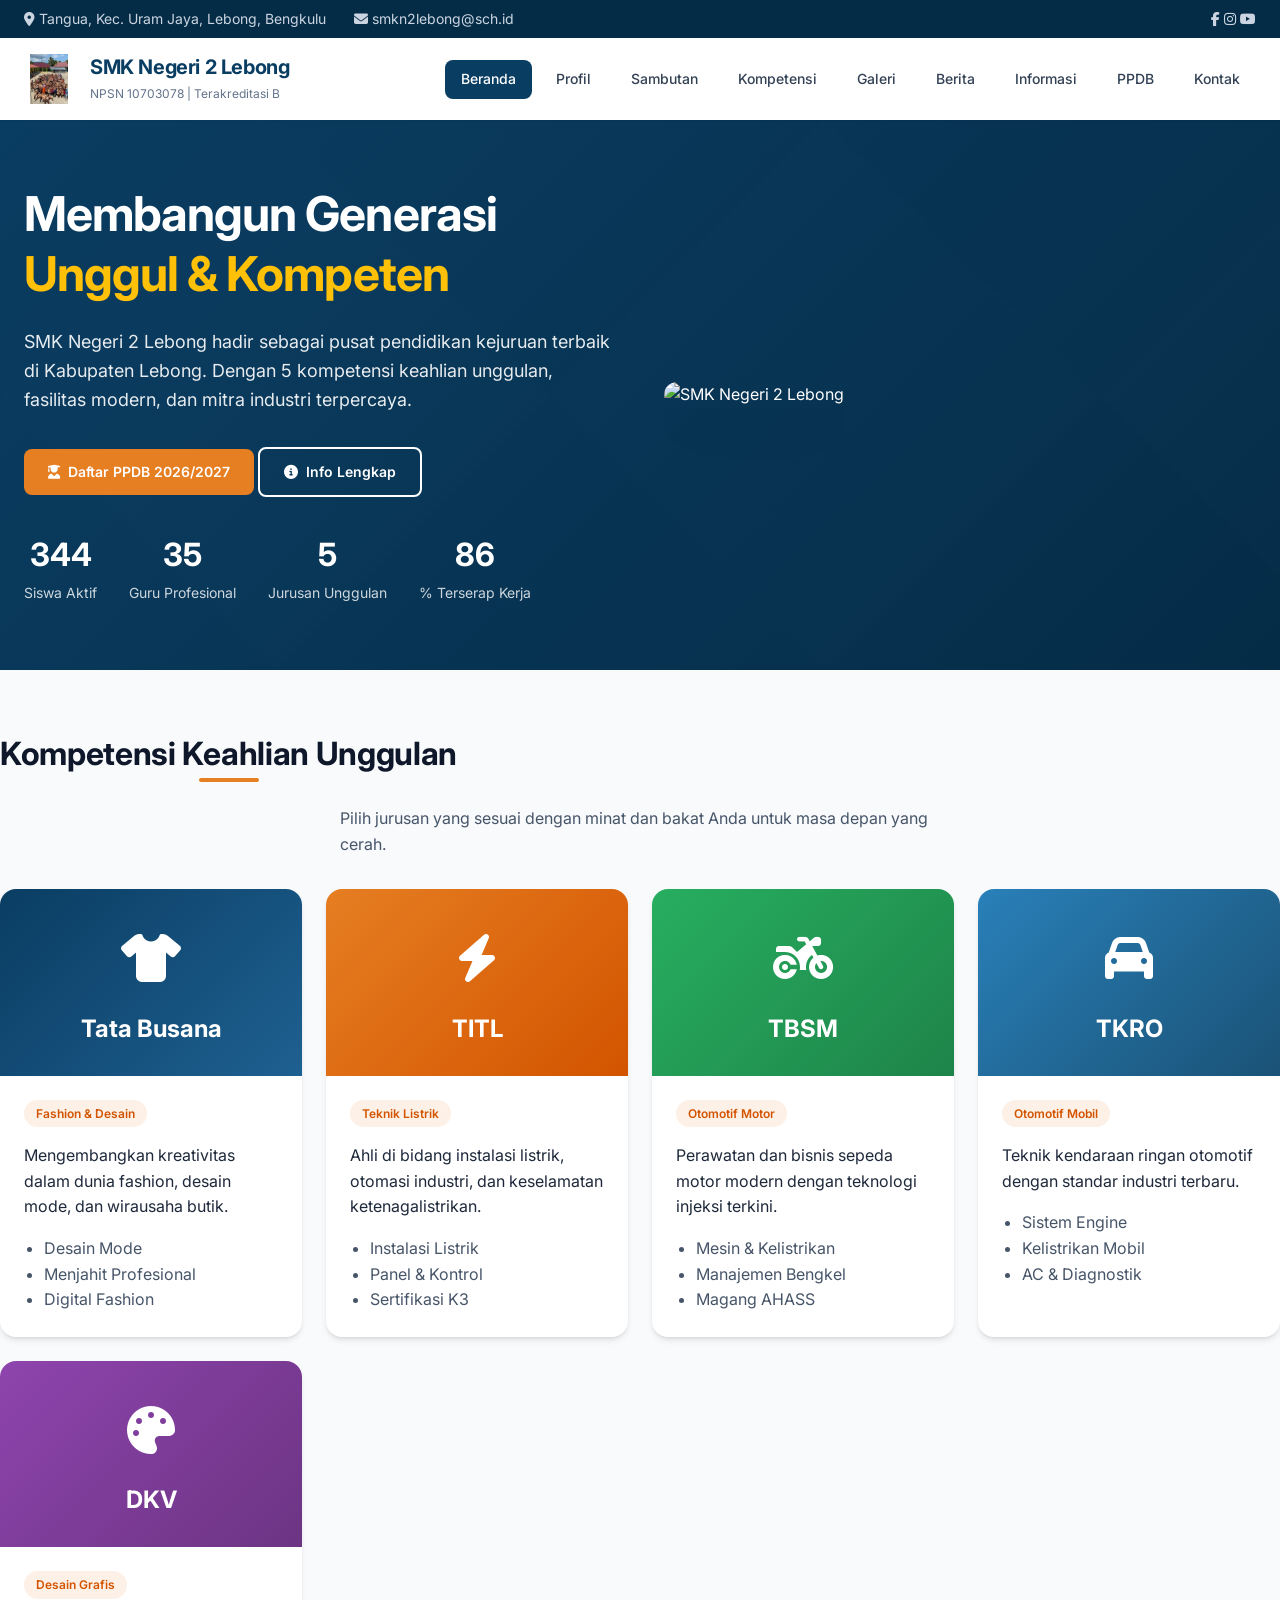
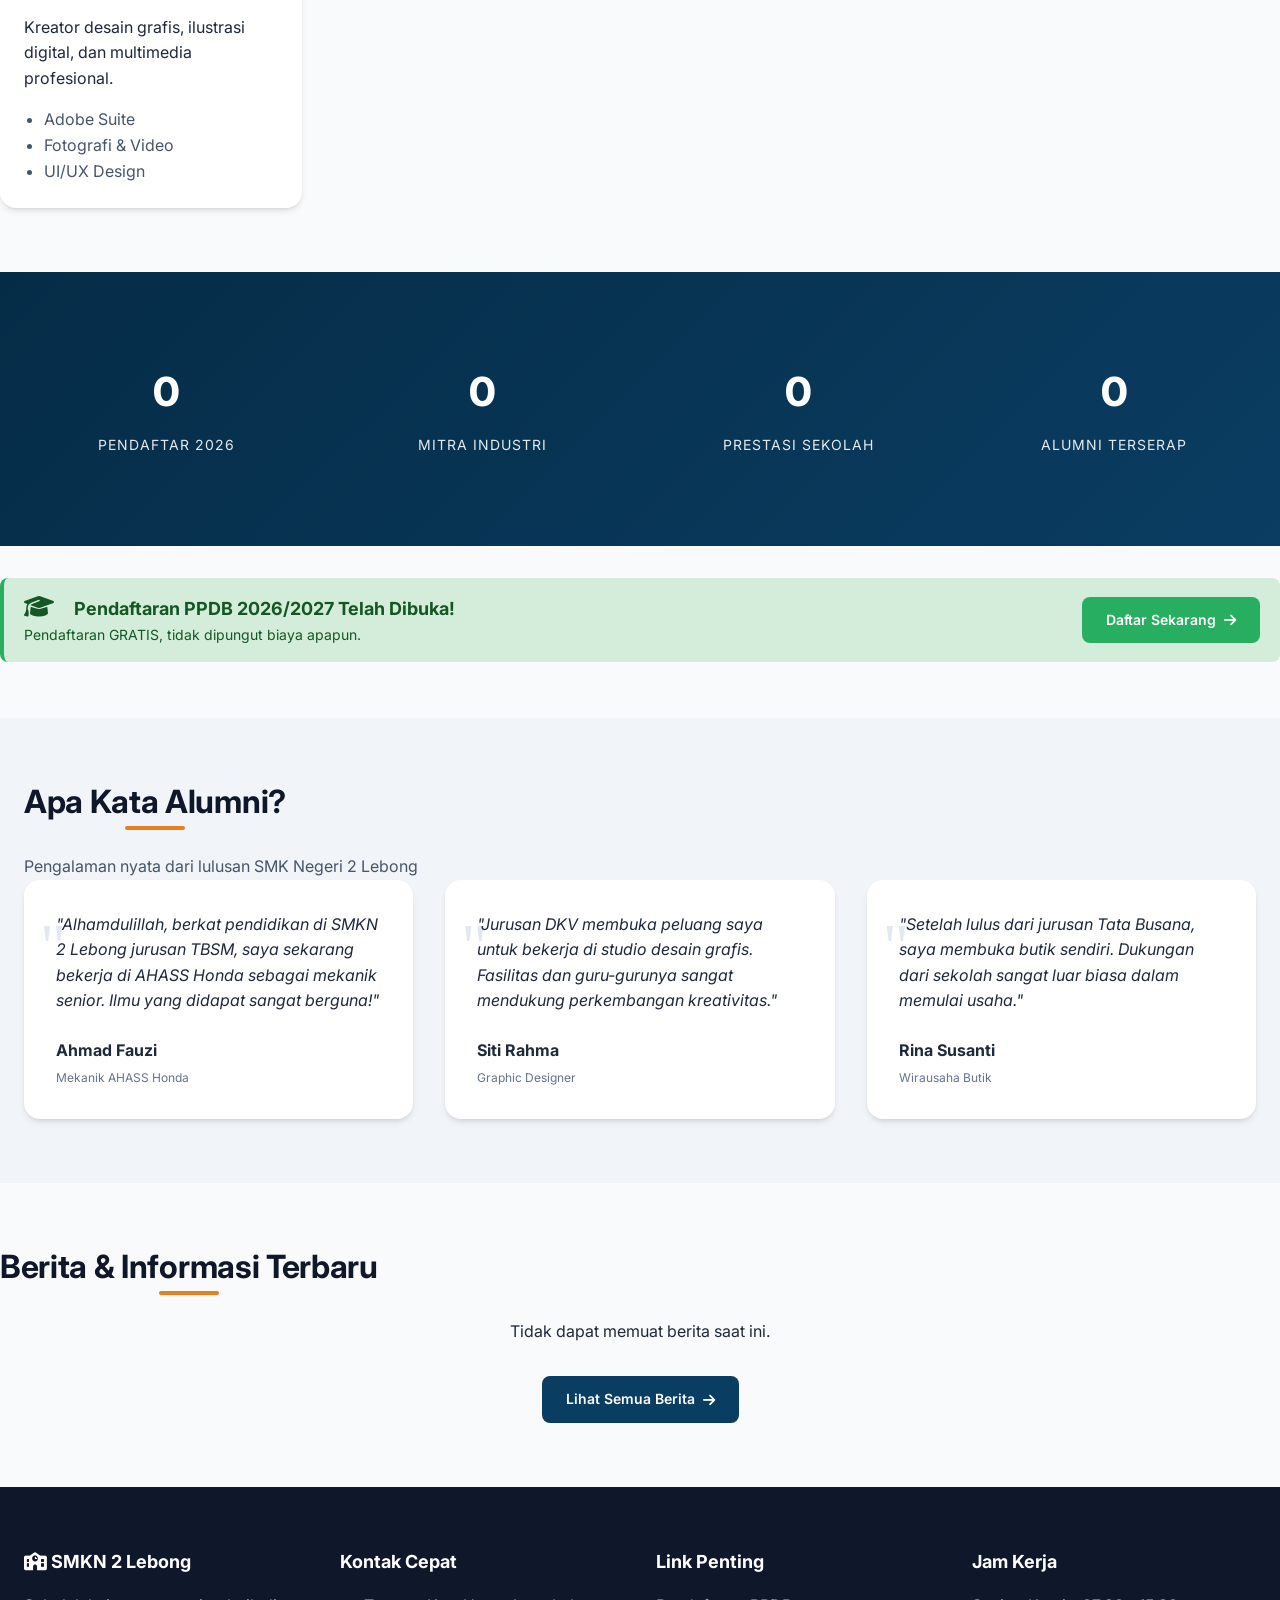
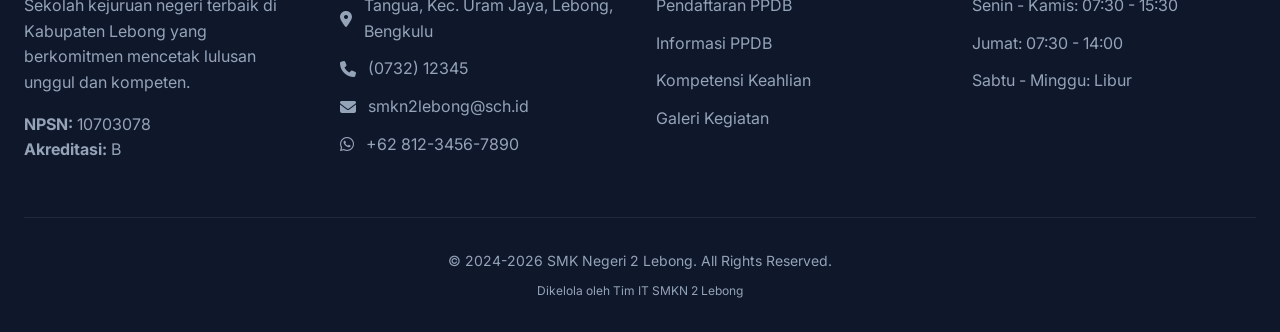
==== commit 2ecad815: "Update index.html" ====
--- a/index.html
+++ b/index.html
@@ -1,637 +1,380 @@
-<!DOCTYPE html>
-<html lang="id">
-<head>
-  <meta charset="UTF-8" />
-  <meta name="viewport" content="width=device-width, initial-scale=1.0" />
-  <title>SPMB Segera Dibuka | SMK Negeri 2 Lebong</title>
-  
-  <!-- SEO Meta Tags -->
-  <meta name="description" content="Pendaftaran SPMB SMK Negeri 2 Lebong Tahun Ajaran 2026/2027 segera dibuka. Informasi jadwal pendaftaran akan diumumkan di sini." />
-  <meta name="keywords" content="SPMB SMKN 2 Lebong, Pendaftaran SMK Lebong, PPDB 2026, Segera Dibuka" />
-  <meta name="robots" content="index, follow" />
-  
-  <!-- Open Graph -->
-  <meta property="og:title" content="SPMB Segera Dibuka | SMK Negeri 2 Lebong" />
-  <meta property="og:description" content="Pendaftaran SPMB SMK Negeri 2 Lebong segera dibuka. Siapkan dokumen Anda!" />
-  <meta property="og:image" content="https://smkn2lebong.sch.id/assets/img/hero.jpg" />
-  <meta property="og:url" content="https://smkn2lebong.sch.id/spmb/" />
-  <meta property="og:type" content="website" />
-  
-  <link rel="icon" href="../favicon.ico" type="image/x-icon" />
-  <link rel="stylesheet" href="https://cdnjs.cloudflare.com/ajax/libs/font-awesome/6.5.1/css/all.min.css" />
-  <link href="https://fonts.googleapis.com/css2?family=Inter:wght@300;400;500;600;700;800&display=swap" rel="stylesheet" />
-  
-  <style>
-    :root {
-      --primary: #0a3d62;
-      --primary-dark: #052c47;
-      --primary-light: #1e6091;
-      --accent: #e67e22;
-      --accent-dark: #d35400;
-      --success: #27ae60;
-      --warning: #f39c12;
-      --white: #ffffff;
-      --gray-50: #f8fafc;
-      --gray-100: #f1f5f9;
-      --gray-200: #e2e8f0;
-      --gray-300: #cbd5e1;
-      --gray-400: #94a3b8;
-      --gray-500: #64748b;
-      --gray-600: #475569;
-      --gray-700: #334155;
-      --gray-800: #1e293b;
-      --gray-900: #0f172a;
-      --shadow: 0 4px 6px -1px rgb(0 0 0 / 0.1);
-      --shadow-lg: 0 20px 25px -5px rgb(0 0 0 / 0.1);
-      --radius: 0.5rem;
-      --radius-lg: 1rem;
-      --transition: all 0.3s ease;
-    }
-
-    * {
-      margin: 0;
-      padding: 0;
-      box-sizing: border-box;
-    }
-
-    body {
-      font-family: 'Inter', system-ui, -apple-system, sans-serif;
-      background: linear-gradient(135deg, #f5f7fa 0%, #eef2f7 100%);
-      color: var(--gray-800);
-      min-height: 100vh;
-      display: flex;
-      flex-direction: column;
-    }
-
-    /* Header */
-    .header {
-      background: var(--white);
-      box-shadow: var(--shadow);
-      position: sticky;
-      top: 0;
-      z-index: 100;
-    }
-
-    .header .container {
-      max-width: 1200px;
-      margin: 0 auto;
-      padding: 1rem 1.5rem;
-      display: flex;
-      justify-content: space-between;
-      align-items: center;
-      flex-wrap: wrap;
-      gap: 1rem;
-    }
-
-    .logo-area {
-      display: flex;
-      align-items: center;
-      gap: 1rem;
-    }
-
-    .logo-img {
-      width: 50px;
-      height: 50px;
-      object-fit: contain;
-    }
-
-    .logo-area h1 {
-      font-size: 1.25rem;
-      color: var(--primary);
-      margin-bottom: 0;
-    }
-
-    .logo-area p {
-      font-size: 0.75rem;
-      color: var(--gray-500);
-      margin-top: 0.25rem;
-    }
-
-    .btn-back {
-      display: inline-flex;
-      align-items: center;
-      gap: 0.5rem;
-      padding: 0.5rem 1rem;
-      background: var(--gray-100);
-      color: var(--primary);
-      text-decoration: none;
-      border-radius: var(--radius);
-      font-weight: 500;
-      font-size: 0.875rem;
-      transition: var(--transition);
-    }
-
-    .btn-back:hover {
-      background: var(--primary);
-      color: var(--white);
-    }
-
-    /* Main Content */
-    .main {
-      flex: 1;
-      display: flex;
-      align-items: center;
-      justify-content: center;
-      padding: 2rem 1.5rem;
-    }
-
-    .coming-soon-card {
-      max-width: 700px;
-      width: 100%;
-      background: var(--white);
-      border-radius: var(--radius-lg);
-      box-shadow: var(--shadow-lg);
-      overflow: hidden;
-      text-align: center;
-      animation: fadeInUp 0.6s ease;
-    }
-
-    .card-header {
-      background: linear-gradient(135deg, var(--primary), var(--primary-dark));
-      padding: 2rem;
-      color: var(--white);
-    }
-
-    .card-header .icon {
-      font-size: 4rem;
-      margin-bottom: 1rem;
-    }
-
-    .card-header h2 {
-      font-size: 2rem;
-      margin-bottom: 0.5rem;
-      color: var(--white);
-    }
-
-    .card-header p {
-      opacity: 0.9;
-      font-size: 1rem;
-    }
-
-    .card-body {
-      padding: 2rem;
-    }
-
-    /* Countdown Timer */
-    .countdown {
-      display: flex;
-      justify-content: center;
-      gap: 1.5rem;
-      margin: 2rem 0;
-      flex-wrap: wrap;
-    }
-
-    .countdown-item {
-      background: var(--gray-100);
-      border-radius: var(--radius);
-      padding: 1rem;
-      min-width: 80px;
-      text-align: center;
-    }
-
-    .countdown-number {
-      font-size: 2rem;
-      font-weight: 800;
-      color: var(--primary);
-      display: block;
-      line-height: 1;
-    }
-
-    .countdown-label {
-      font-size: 0.75rem;
-      color: var(--gray-500);
-      margin-top: 0.5rem;
-      display: block;
-    }
-
-    /* Info Box */
-    .info-box {
-      background: var(--gray-50);
-      border-radius: var(--radius);
-      padding: 1.25rem;
-      margin: 1.5rem 0;
-      text-align: left;
-    }
-
-    .info-box h3 {
-      font-size: 1rem;
-      margin-bottom: 0.75rem;
-      color: var(--primary);
-      display: flex;
-      align-items: center;
-      gap: 0.5rem;
-    }
-
-    .info-list {
-      list-style: none;
-      padding: 0;
-    }
-
-    .info-list li {
-      display: flex;
-      align-items: center;
-      gap: 0.75rem;
-      padding: 0.5rem 0;
-      border-bottom: 1px solid var(--gray-200);
-      font-size: 0.875rem;
-    }
-
-    .info-list li:last-child {
-      border-bottom: none;
-    }
-
-    .info-list li i {
-      width: 20px;
-      color: var(--accent);
-    }
-
-    /* Alert */
-    .alert {
-      padding: 1rem;
-      border-radius: var(--radius);
-      margin: 1rem 0;
-      display: flex;
-      align-items: center;
-      gap: 0.75rem;
-    }
-
-    .alert-warning {
-      background: #fff3cd;
-      border-left: 4px solid var(--warning);
-      color: #856404;
-    }
-
-    .alert-info {
-      background: #e8f0f8;
-      border-left: 4px solid var(--primary);
-      color: #0c5460;
-    }
-
-    /* Buttons */
-    .btn {
-      display: inline-flex;
-      align-items: center;
-      justify-content: center;
-      gap: 0.5rem;
-      padding: 0.75rem 1.5rem;
-      border-radius: var(--radius);
-      font-weight: 600;
-      font-size: 0.875rem;
-      text-decoration: none;
-      transition: var(--transition);
-      cursor: pointer;
-      border: none;
-    }
-
-    .btn-primary {
-      background: var(--accent);
-      color: var(--white);
-    }
-
-    .btn-primary:hover {
-      background: var(--accent-dark);
-      transform: translateY(-2px);
-      box-shadow: var(--shadow);
-    }
-
-    .btn-outline {
-      background: transparent;
-      border: 2px solid var(--primary);
-      color: var(--primary);
-    }
-
-    .btn-outline:hover {
-      background: var(--primary);
-      color: var(--white);
-    }
-
-    .button-group {
-      display: flex;
-      justify-content: center;
-      gap: 1rem;
-      margin-top: 1.5rem;
-      flex-wrap: wrap;
-    }
-
-    /* Footer */
-    .footer {
-      background: var(--gray-900);
-      color: var(--gray-400);
-      text-align: center;
-      padding: 1.5rem;
-      margin-top: 2rem;
-    }
-
-    .footer a {
-      color: var(--gray-400);
-      text-decoration: none;
-      transition: var(--transition);
-    }
-
-    .footer a:hover {
-      color: var(--white);
-    }
-
-    /* Notification Bell */
-    .notify-box {
-      background: linear-gradient(135deg, var(--primary), var(--primary-light));
-      border-radius: var(--radius);
-      padding: 1.25rem;
-      margin-top: 1.5rem;
-      color: var(--white);
-    }
-
-    .notify-box p {
-      margin-bottom: 1rem;
-    }
-
-    .notify-input {
-      display: flex;
-      gap: 0.5rem;
-      flex-wrap: wrap;
-    }
-
-    .notify-input input {
-      flex: 1;
-      padding: 0.75rem 1rem;
-      border: none;
-      border-radius: var(--radius);
-      font-family: inherit;
-    }
-
-    .notify-input input:focus {
-      outline: none;
-    }
-
-    /* Animations */
-    @keyframes fadeInUp {
-      from {
-        opacity: 0;
-        transform: translateY(30px);
-      }
-      to {
-        opacity: 1;
-        transform: translateY(0);
-      }
-    }
-
-    @keyframes pulse {
-      0%, 100% {
-        transform: scale(1);
-      }
-      50% {
-        transform: scale(1.05);
-      }
-    }
-
-    .pulse {
-      animation: pulse 2s infinite;
-    }
-
-    /* Responsive */
-    @media (max-width: 640px) {
-      .header .container {
-        flex-direction: column;
-        text-align: center;
-      }
-      
-      .logo-area {
-        flex-direction: column;
-      }
-      
-      .card-header h2 {
-        font-size: 1.5rem;
-      }
-      
-      .countdown {
-        gap: 0.75rem;
-      }
-      
-      .countdown-item {
-        min-width: 60px;
-        padding: 0.75rem;
-      }
-      
-      .countdown-number {
-        font-size: 1.5rem;
-      }
-      
-      .button-group {
-        flex-direction: column;
-      }
-      
-      .btn {
-        width: 100%;
-      }
-    }
-  </style>
-</head>
-<body>
-
-  <!-- Header -->
-  <header class="header">
-    <div class="container">
-      <div class="logo-area">
-        <img src="../logo.jpeg" alt="Logo SMK Negeri 2 Lebong" class="logo-img" onerror="this.src='https://placehold.co/50x50/0a3d62/white?text=SMK'">
-        <div>
-          <h1>SMK Negeri 2 Lebong</h1>
-          <p>NPSN 10703078 | Terakreditasi B</p>
-        </div>
-      </div>
-      <a href="../index.html" class="btn-back">
-        <i class="fas fa-arrow-left"></i> Kembali ke Website Utama
-      </a>
-    </div>
-  </header>
-
-  <!-- Main Content -->
-  <main class="main">
-    <div class="coming-soon-card">
-      <div class="card-header">
-        <div class="icon pulse">
-          <i class="fas fa-calendar-alt"></i>
-        </div>
-        <h2>SPMB Segera Dibuka!</h2>
-        <p>Pendaftaran Peserta Didik Baru SMK Negeri 2 Lebong</p>
-        <p style="font-size: 0.875rem; margin-top: 0.5rem;">Tahun Ajaran 2026/2027</p>
-      </div>
-      
-      <div class="card-body">
-        <!-- Countdown Timer -->
-        <div class="countdown" id="countdown">
-          <div class="countdown-item">
-            <span class="countdown-number" id="days">00</span>
-            <span class="countdown-label">Hari</span>
-          </div>
-          <div class="countdown-item">
-            <span class="countdown-number" id="hours">00</span>
-            <span class="countdown-label">Jam</span>
-          </div>
-          <div class="countdown-item">
-            <span class="countdown-number" id="minutes">00</span>
-            <span class="countdown-label">Menit</span>
-          </div>
-          <div class="countdown-item">
-            <span class="countdown-number" id="seconds">00</span>
-            <span class="countdown-label">Detik</span>
-          </div>
-        </div>
-
-        <!-- Alert -->
-        <div class="alert alert-warning">
-          <i class="fas fa-info-circle"></i>
-          <span>Pendaftaran SPMB SMK Negeri 2 Lebong <strong>belum dibuka</strong>. Pantau website ini untuk informasi jadwal resmi.</span>
-        </div>
-
-        <!-- Info Box -->
-        <div class="info-box">
-          <h3><i class="fas fa-file-alt"></i> Persiapkan Dokumen Berikut:</h3>
-          <ul class="info-list">
-            <li><i class="fas fa-id-card"></i> Kartu Keluarga (KK)</li>
-            <li><i class="fas fa-diploma"></i> Ijazah / SKL SMP/MTs</li>
-            <li><i class="fas fa-qrcode"></i> NISN (10 digit)</li>
-            <li><i class="fas fa-fingerprint"></i> NIK (16 digit)</li>
-            <li><i class="fas fa-image"></i> Pas foto 3x4 (3 lembar)</li>
-          </ul>
-        </div>
-
-        <!-- Jurusan -->
-        <div class="info-box">
-          <h3><i class="fas fa-graduation-cap"></i> Kompetensi Keahlian:</h3>
-          <ul class="info-list">
-            <li><i class="fas fa-tshirt"></i> Tata Busana</li>
-            <li><i class="fas fa-bolt"></i> Teknik Instalasi Tenaga Listrik (TITL)</li>
-            <li><i class="fas fa-motorcycle"></i> Teknik dan Bisnis Sepeda Motor (TBSM)</li>
-            <li><i class="fas fa-car"></i> Teknik Kendaraan Ringan Otomotif (TKRO)</li>
-            <li><i class="fas fa-palette"></i> Desain Komunikasi Visual (DKV)</li>
-          </ul>
-        </div>
-
-        <!-- Important Notes -->
-        <div class="alert alert-info">
-          <i class="fas fa-check-circle"></i>
-          <span><strong>Pendaftaran GRATIS!</strong> Tidak dipungut biaya apapun.</span>
-        </div>
-
-        <!-- Notification Box -->
-        <div class="notify-box">
-          <p><i class="fas fa-bell"></i> <strong>Dapatkan Notifikasi</strong></p>
-          <p style="font-size: 0.875rem;">Masukkan nomor WhatsApp Anda untuk mendapatkan pemberitahuan saat pendaftaran dibuka.</p>
-          <div class="notify-input">
-            <input type="tel" id="notifyWa" placeholder="08xxxxxxxxxx">
-            <button class="btn btn-primary" id="btnNotify" style="background: var(--white); color: var(--primary);">
-              <i class="fab fa-whatsapp"></i> Notifikasi Saya
-            </button>
-          </div>
-          <p id="notifyMsg" style="font-size: 0.75rem; margin-top: 0.5rem; opacity: 0.8;"></p>
-        </div>
-
-        <!-- Button Group -->
-        <div class="button-group">
-          <a href="../index.html" class="btn btn-outline">
-            <i class="fas fa-home"></i> Kembali ke Beranda
-          </a>
-          <a href="../informasi.html" class="btn btn-primary">
-            <i class="fas fa-info-circle"></i> Info PPDB Lengkap
-          </a>
-        </div>
-      </div>
-    </div>
-  </main>
-
-  <!-- Footer -->
-  <footer class="footer">
-    <div class="container">
-      <p>&copy; 2024-2026 SMK Negeri 2 Lebong | SPMB Online - GRATIS</p>
-      <p style="margin-top: 0.5rem; font-size: 0.75rem;">
-        <a href="../index.html"><i class="fas fa-globe"></i> Website Resmi SMK Negeri 2 Lebong</a>
-      </p>
-    </div>
-  </footer>
-
-  <script>
-    // ========== COUNTDOWN TIMER ==========
-    // Set target date: 9 Juni 2026 (perkiraan pembukaan PPDB)
-    const targetDate = new Date(2026, 5, 9, 0, 0, 0); // Bulan ke-5 = Juni
-    
-    function updateCountdown() {
-      const now = new Date();
-      const diff = targetDate - now;
-      
-      if (diff <= 0) {
-        document.getElementById('days').textContent = '00';
-        document.getElementById('hours').textContent = '00';
-        document.getElementById('minutes').textContent = '00';
-        document.getElementById('seconds').textContent = '00';
-        return;
-      }
-      
-      const days = Math.floor(diff / (1000 * 60 * 60 * 24));
-      const hours = Math.floor((diff % (1000 * 60 * 60 * 24)) / (1000 * 60 * 60));
-      const minutes = Math.floor((diff % (1000 * 60 * 60)) / (1000 * 60));
-      const seconds = Math.floor((diff % (1000 * 60)) / 1000);
-      
-      document.getElementById('days').textContent = days.toString().padStart(2, '0');
-      document.getElementById('hours').textContent = hours.toString().padStart(2, '0');
-      document.getElementById('minutes').textContent = minutes.toString().padStart(2, '0');
-      document.getElementById('seconds').textContent = seconds.toString().padStart(2, '0');
-    }
-    
-    updateCountdown();
-    setInterval(updateCountdown, 1000);
-    
-    // ========== NOTIFICATION BUTTON ==========
-    const btnNotify = document.getElementById('btnNotify');
-    const notifyWa = document.getElementById('notifyWa');
-    const notifyMsg = document.getElementById('notifyMsg');
-    
-    btnNotify.addEventListener('click', async function() {
-      const waNumber = notifyWa.value.trim();
-      
-      if (!waNumber) {
-        notifyMsg.innerHTML = '<i class="fas fa-exclamation-triangle"></i> Masukkan nomor WhatsApp Anda!';
-        notifyMsg.style.color = '#ffc107';
-        return;
-      }
-      
-      if (!/^08\d{8,13}$/.test(waNumber)) {
-        notifyMsg.innerHTML = '<i class="fas fa-exclamation-triangle"></i> Format nomor tidak valid. Contoh: 081234567890';
-        notifyMsg.style.color = '#ffc107';
-        return;
-      }
-      
-      // Simulasi pengiriman ke Telegram (opsional)
-      const waLink = waNumber.startsWith("0") ? "62" + waNumber.slice(1) : waNumber;
-      const text = `📢 *NOTIFIKASI SPMB*\n\nNomor WhatsApp: ${waNumber}\nMeminta notifikasi saat pendaftaran SPMB SMK Negeri 2 Lebong dibuka.`;
-      
-      try {
-        // Opsional: kirim ke Telegram admin
-        await fetch("https://api.telegram.org/bot7680568615:AAHfC-y_pnJHuZf3Qvu6XShAOryBD_h3T2A/sendMessage", {
-          method: "POST",
-          headers: { "Content-Type": "application/json" },
-          body: JSON.stringify({
-            chat_id: "-4653714507",
-            text: text,
-            parse_mode: "Markdown"
-          })
-        });
-        
-        notifyMsg.innerHTML = '<i class="fas fa-check-circle"></i> Terima kasih! Anda akan kami notifikasi via WhatsApp saat pendaftaran dibuka.';
-        notifyMsg.style.color = '#27ae60';
-        notifyWa.value = '';
-      } catch (error) {
-        notifyMsg.innerHTML = '<i class="fas fa-check-circle"></i> Terima kasih! Anda akan kami notifikasi saat pendaftaran dibuka.';
-        notifyMsg.style.color = '#27ae60';
-        notifyWa.value = '';
-      }
-    });
-    
-    // Enter key on input
-    notifyWa.addEventListener('keypress', function(e) {
-      if (e.key === 'Enter') {
-        btnNotify.click();
-      }
-    });
-  </script>
-</body>
-</html>
+<!DOCTYPE html>
+<html lang="id">
+<head>
+  <meta charset="UTF-8" />
+  <meta name="viewport" content="width=device-width, initial-scale=1.0" />
+  <title>SMK Negeri 2 Lebong | Sekolah Kejuruan Unggulan di Kabupaten Lebong</title>
+  
+  <!-- SEO Meta Tags -->
+  <meta name="description" content="SMK Negeri 2 Lebong (NPSN 10703078) - Sekolah kejuruan negeri terbaik di Kabupaten Lebong dengan 5 kompetensi keahlian unggulan. PPDB 2026/2027 telah dibuka. GRATIS!" />
+  <meta name="keywords" content="SMK Negeri 2 Lebong, PPDB 2026, Sekolah Kejuruan Lebong, SMK Tangua, SMK Uram Jaya" />
+  <meta name="author" content="SMK Negeri 2 Lebong" />
+  <meta name="robots" content="index, follow" />
+  
+  <!-- Open Graph -->
+  <meta property="og:title" content="SMK Negeri 2 Lebong | Sekolah Kejuruan Unggulan" />
+  <meta property="og:description" content="Daftar sekarang di SMK Negeri 2 Lebong. GRATIS! 5 jurusan unggulan siap kerja." />
+  <meta property="og:image" content="https://smkn2lebong.sch.id/assets/img/hero.jpg" />
+  <meta property="og:url" content="https://smkn2lebong.sch.id" />
+  <meta property="og:type" content="website" />
+  
+  <!-- Canonical -->
+  <link rel="canonical" href="https://smkn2lebong.sch.id/" />
+  <link rel="icon" href="favicon.ico" type="image/x-icon" />
+  
+  <!-- Font Awesome Icons -->
+  <link rel="stylesheet" href="https://cdnjs.cloudflare.com/ajax/libs/font-awesome/6.5.1/css/all.min.css" />
+  
+  <!-- Google Fonts -->
+  <link href="https://fonts.googleapis.com/css2?family=Inter:wght@300;400;500;600;700;800&display=swap" rel="stylesheet" />
+  
+  <link rel="stylesheet" href="css/style.css" />
+</head>
+<body>
+
+  <!-- Top Bar -->
+  <div class="header-top">
+    <div class="container">
+      <div class="contact-info">
+        <span><i class="fas fa-map-marker-alt"></i> Tangua, Kec. Uram Jaya, Lebong, Bengkulu</span>
+        <span style="margin-left: 1.5rem;"><i class="fas fa-envelope"></i> smkn2lebong@sch.id</span>
+      </div>
+      <div class="social-links">
+        <a href="#"><i class="fab fa-facebook-f"></i></a>
+        <a href="#"><i class="fab fa-instagram"></i></a>
+        <a href="#"><i class="fab fa-youtube"></i></a>
+      </div>
+    </div>
+  </div>
+
+  <!-- Main Header -->
+  <div class="main-header">
+    <div class="container">
+      <div class="logo">
+        <img src="logo.jpeg" alt="Logo SMK Negeri 2 Lebong" class="logo-img">
+        <div class="logo-text">
+          <h1>SMK Negeri 2 Lebong</h1>
+          <p>NPSN 10703078 | Terakreditasi B</p>
+        </div>
+      </div>
+      <button class="menu-toggle">☰</button>
+      <nav class="nav-menu">
+        <a href="index.html">Beranda</a>
+        <a href="profil.html">Profil</a>
+        <a href="sambutan.html">Sambutan</a>
+        <a href="kompetensi.html">Kompetensi</a>
+        <a href="galeri.html">Galeri</a>
+        <a href="berita.html">Berita</a>
+        <a href="informasi.html">Informasi</a>
+        <a href="ppdb.html">PPDB</a>
+        <a href="kontak.html">Kontak</a>
+      </nav>
+    </div>
+  </div>
+
+  <!-- Hero Section -->
+  <section class="hero">
+    <div class="container">
+      <div class="hero-content">
+        <h1>Membangun Generasi <span style="color: #ffc107;">Unggul & Kompeten</span></h1>
+        <p>SMK Negeri 2 Lebong hadir sebagai pusat pendidikan kejuruan terbaik di Kabupaten Lebong. Dengan 5 kompetensi keahlian unggulan, fasilitas modern, dan mitra industri terpercaya.</p>
+        <div class="hero-buttons">
+          <a href="ppdb.html" class="btn btn-primary"><i class="fas fa-user-graduate"></i> Daftar PPDB 2026/2027</a>
+          <a href="informasi.html" class="btn btn-outline"><i class="fas fa-info-circle"></i> Info Lengkap</a>
+        </div>
+        <div class="hero-stats">
+          <div class="stat-item">
+            <span class="stat-number" data-count="450">0</span>
+            <span class="stat-label">Siswa Aktif</span>
+          </div>
+          <div class="stat-item">
+            <span class="stat-number" data-count="35">0</span>
+            <span class="stat-label">Guru Profesional</span>
+          </div>
+          <div class="stat-item">
+            <span class="stat-number" data-count="5">0</span>
+            <span class="stat-label">Jurusan Unggulan</span>
+          </div>
+          <div class="stat-item">
+            <span class="stat-number" data-count="92">0</span>
+            <span class="stat-label">% Terserap Kerja</span>
+          </div>
+        </div>
+      </div>
+      <div class="hero-image">
+        <img src="https://placehold.co/600x400/0a3d62/white?text=SMK+Negeri+2+Lebong" alt="SMK Negeri 2 Lebong">
+      </div>
+    </div>
+  </section>
+
+  <!-- Jurusan Section -->
+  <section class="container" style="padding: 4rem 0;">
+    <div class="text-center">
+      <h2 class="section-title">Kompetensi Keahlian Unggulan</h2>
+      <p style="color: var(--gray-600); max-width: 600px; margin: 0 auto 2rem;">Pilih jurusan yang sesuai dengan minat dan bakat Anda untuk masa depan yang cerah.</p>
+    </div>
+    <div class="jurusan-grid">
+      <div class="jurusan-card">
+        <div class="jurusan-card-header">
+          <div class="jurusan-icon"><i class="fas fa-tshirt"></i></div>
+          <h3>Tata Busana</h3>
+        </div>
+        <div class="jurusan-card-body">
+          <span class="jurusan-tag">Fashion & Desain</span>
+          <p>Mengembangkan kreativitas dalam dunia fashion, desain mode, dan wirausaha butik.</p>
+          <ul style="margin-top: 1rem; padding-left: 1.25rem; color: var(--gray-600);">
+            <li>Desain Mode</li>
+            <li>Menjahit Profesional</li>
+            <li>Digital Fashion</li>
+          </ul>
+        </div>
+      </div>
+      <div class="jurusan-card">
+        <div class="jurusan-card-header" style="background: linear-gradient(135deg, #e67e22, #d35400);">
+          <div class="jurusan-icon"><i class="fas fa-bolt"></i></div>
+          <h3>TITL</h3>
+        </div>
+        <div class="jurusan-card-body">
+          <span class="jurusan-tag">Teknik Listrik</span>
+          <p>Ahli di bidang instalasi listrik, otomasi industri, dan keselamatan ketenagalistrikan.</p>
+          <ul style="margin-top: 1rem; padding-left: 1.25rem; color: var(--gray-600);">
+            <li>Instalasi Listrik</li>
+            <li>Panel & Kontrol</li>
+            <li>Sertifikasi K3</li>
+          </ul>
+        </div>
+      </div>
+      <div class="jurusan-card">
+        <div class="jurusan-card-header" style="background: linear-gradient(135deg, #27ae60, #1e8449);">
+          <div class="jurusan-icon"><i class="fas fa-motorcycle"></i></div>
+          <h3>TBSM</h3>
+        </div>
+        <div class="jurusan-card-body">
+          <span class="jurusan-tag">Otomotif Motor</span>
+          <p>Perawatan dan bisnis sepeda motor modern dengan teknologi injeksi terkini.</p>
+          <ul style="margin-top: 1rem; padding-left: 1.25rem; color: var(--gray-600);">
+            <li>Mesin & Kelistrikan</li>
+            <li>Manajemen Bengkel</li>
+            <li>Magang AHASS</li>
+          </ul>
+        </div>
+      </div>
+      <div class="jurusan-card">
+        <div class="jurusan-card-header" style="background: linear-gradient(135deg, #2980b9, #1a5276);">
+          <div class="jurusan-icon"><i class="fas fa-car"></i></div>
+          <h3>TKRO</h3>
+        </div>
+        <div class="jurusan-card-body">
+          <span class="jurusan-tag">Otomotif Mobil</span>
+          <p>Teknik kendaraan ringan otomotif dengan standar industri terbaru.</p>
+          <ul style="margin-top: 1rem; padding-left: 1.25rem; color: var(--gray-600);">
+            <li>Sistem Engine</li>
+            <li>Kelistrikan Mobil</li>
+            <li>AC & Diagnostik</li>
+          </ul>
+        </div>
+      </div>
+      <div class="jurusan-card">
+        <div class="jurusan-card-header" style="background: linear-gradient(135deg, #8e44ad, #6c3483);">
+          <div class="jurusan-icon"><i class="fas fa-palette"></i></div>
+          <h3>DKV</h3>
+        </div>
+        <div class="jurusan-card-body">
+          <span class="jurusan-tag">Desain Grafis</span>
+          <p>Kreator desain grafis, ilustrasi digital, dan multimedia profesional.</p>
+          <ul style="margin-top: 1rem; padding-left: 1.25rem; color: var(--gray-600);">
+            <li>Adobe Suite</li>
+            <li>Fotografi & Video</li>
+            <li>UI/UX Design</li>
+          </ul>
+        </div>
+      </div>
+    </div>
+  </section>
+
+  <!-- Stats Banner -->
+  <section class="stats-section">
+    <div class="container">
+      <div class="stats-grid">
+        <div class="stat-card">
+          <span class="number" data-count="100">0</span>
+          <span class="label">Pendaftar 2026</span>
+        </div>
+        <div class="stat-card">
+          <span class="number" data-count="15">0</span>
+          <span class="label">Mitra Industri</span>
+        </div>
+        <div class="stat-card">
+          <span class="number" data-count="30">0</span>
+          <span class="label">Prestasi Sekolah</span>
+        </div>
+        <div class="stat-card">
+          <span class="number" data-count="500">0</span>
+          <span class="label">Alumni Terserap</span>
+        </div>
+      </div>
+    </div>
+  </section>
+
+  <!-- PPDB Banner -->
+  <div class="container" style="padding: 2rem 0;">
+    <div class="alert alert-success" style="display: flex; justify-content: space-between; align-items: center; flex-wrap: wrap; gap: 1rem;">
+      <div>
+        <i class="fas fa-graduation-cap" style="font-size: 1.5rem; margin-right: 1rem;"></i>
+        <strong style="font-size: 1.125rem;">Pendaftaran PPDB 2026/2027 Telah Dibuka!</strong>
+        <p style="margin: 0; font-size: 0.875rem;">Pendaftaran GRATIS, tidak dipungut biaya apapun.</p>
+      </div>
+      <a href="ppdb.html" class="btn btn-primary" style="background: var(--success);">Daftar Sekarang <i class="fas fa-arrow-right"></i></a>
+    </div>
+  </div>
+
+  <!-- Testimonial Section -->
+  <section class="testimonial-section">
+    <div class="container">
+      <div class="text-center">
+        <h2 class="section-title">Apa Kata Alumni?</h2>
+        <p style="color: var(--gray-600);">Pengalaman nyata dari lulusan SMK Negeri 2 Lebong</p>
+      </div>
+      <div class="testimonial-grid">
+        <div class="testimonial-card">
+          <p class="testimonial-text">"Alhamdulillah, berkat pendidikan di SMKN 2 Lebong jurusan TBSM, saya sekarang bekerja di AHASS Honda sebagai mekanik senior. Ilmu yang didapat sangat berguna!"</p>
+          <div class="testimonial-author">
+            <div>
+              <div class="author-name">Ahmad Fauzi</div>
+              <div class="author-title">Mekanik AHASS Honda</div>
+            </div>
+          </div>
+        </div>
+        <div class="testimonial-card">
+          <p class="testimonial-text">"Jurusan DKV membuka peluang saya untuk bekerja di studio desain grafis. Fasilitas dan guru-gurunya sangat mendukung perkembangan kreativitas."</p>
+          <div class="testimonial-author">
+            <div>
+              <div class="author-name">Siti Rahma</div>
+              <div class="author-title">Graphic Designer</div>
+            </div>
+          </div>
+        </div>
+        <div class="testimonial-card">
+          <p class="testimonial-text">"Setelah lulus dari jurusan Tata Busana, saya membuka butik sendiri. Dukungan dari sekolah sangat luar biasa dalam memulai usaha."</p>
+          <div class="testimonial-author">
+            <div>
+              <div class="author-name">Rina Susanti</div>
+              <div class="author-title">Wirausaha Butik</div>
+            </div>
+          </div>
+        </div>
+      </div>
+    </div>
+  </section>
+
+  <!-- Berita Section -->
+  <div class="container" style="padding: 4rem 0;">
+    <div class="text-center">
+      <h2 class="section-title">Berita & Informasi Terbaru</h2>
+    </div>
+    <div id="berita-preview" class="blog-grid">
+      <div class="loading">Memuat berita terbaru...</div>
+    </div>
+    <div style="text-align: center; margin-top: 2rem;">
+      <a href="berita.html" class="btn btn-secondary">Lihat Semua Berita <i class="fas fa-arrow-right"></i></a>
+    </div>
+  </div>
+
+  <!-- Footer -->
+  <footer class="footer">
+    <div class="container">
+      <div class="footer-grid">
+        <div class="footer-col">
+          <h4><i class="fas fa-school"></i> SMKN 2 Lebong</h4>
+          <p>Sekolah kejuruan negeri terbaik di Kabupaten Lebong yang berkomitmen mencetak lulusan unggul dan kompeten.</p>
+          <div style="margin-top: 1rem;">
+            <strong>NPSN:</strong> 10703078<br>
+            <strong>Akreditasi:</strong> B
+          </div>
+        </div>
+        <div class="footer-col">
+          <h4>Kontak Cepat</h4>
+          <ul class="footer-contact">
+            <li><i class="fas fa-map-marker-alt"></i> Tangua, Kec. Uram Jaya, Lebong, Bengkulu</li>
+            <li><i class="fas fa-phone"></i> (0732) 12345</li>
+            <li><i class="fas fa-envelope"></i> smkn2lebong@sch.id</li>
+            <li><i class="fab fa-whatsapp"></i> +62 812-3456-7890</li>
+          </ul>
+        </div>
+        <div class="footer-col">
+          <h4>Link Penting</h4>
+          <ul>
+            <li><a href="ppdb.html">Pendaftaran PPDB</a></li>
+            <li><a href="informasi.html">Informasi PPDB</a></li>
+            <li><a href="kompetensi.html">Kompetensi Keahlian</a></li>
+            <li><a href="galeri.html">Galeri Kegiatan</a></li>
+          </ul>
+        </div>
+        <div class="footer-col">
+          <h4>Jam Kerja</h4>
+          <ul>
+            <li>Senin - Kamis: 07:30 - 15:30</li>
+            <li>Jumat: 07:30 - 14:00</li>
+            <li>Sabtu - Minggu: Libur</li>
+          </ul>
+        </div>
+      </div>
+      <div class="footer-bottom">
+        <p>&copy; 2024-<span id="current-year"></span> SMK Negeri 2 Lebong. All Rights Reserved.</p>
+        <p style="margin-top: 0.5rem; font-size: 0.75rem;">Dikelola oleh Tim IT SMKN 2 Lebong</p>
+      </div>
+    </div>
+  </footer>
+
+  <script src="js/main.js"></script>
+  <script>
+    // Load preview berita untuk halaman depan
+    const previewContainer = document.getElementById('berita-preview');
+    const proxy = "https://api.allorigins.win/get?url=";
+    const feedURL = encodeURIComponent("https://smknegeri2lebong.blogspot.com/feeds/posts/default?alt=json");
+
+    fetch(proxy + feedURL)
+      .then(res => res.json())
+      .then(result => {
+        const data = JSON.parse(result.contents);
+        const entries = data.feed.entry || [];
+        
+        if (entries.length === 0) {
+          previewContainer.innerHTML = '<p style="text-align: center;">Belum ada berita terbaru.</p>';
+          return;
+        }
+        
+        let html = '';
+        entries.slice(0, 3).forEach(entry => {
+          const title = entry.title.$t;
+          const link = entry.link.find(l => l.rel === 'alternate').href;
+          const published = new Date(entry.published.$t).toLocaleDateString("id-ID", {
+            day: 'numeric', month: 'long', year: 'numeric'
+          });
+          const snippet = (entry.content?.$t || "").replace(/<[^>]+>/g, "").slice(0, 120) + "...";
+          
+          html += `
+            <div class="blog-card">
+              <div class="blog-content">
+                <span class="blog-date"><i class="far fa-calendar-alt"></i> ${published}</span>
+                <h4 class="blog-title">${escapeHtml(title)}</h4>
+                <p class="blog-excerpt">${escapeHtml(snippet)}</p>
+                <a href="${link}" target="_blank" style="color: var(--primary); font-weight: 600; text-decoration: none;">Baca Selengkapnya <i class="fas fa-arrow-right"></i></a>
+              </div>
+            </div>
+          `;
+        });
+        previewContainer.innerHTML = html;
+      })
+      .catch(() => {
+        previewContainer.innerHTML = '<p style="text-align: center;">Tidak dapat memuat berita saat ini.</p>';
+      });
+
+    function escapeHtml(text) {
+      const div = document.createElement('div');
+      div.textContent = text;
+      return div.innerHTML;
+    }
+  </script>
+</body>
+</html>
--- a/css/style.css
+++ b/css/style.css
@@ -0,0 +1,741 @@
+/* ========== RESET & VARIABLES ========== */
+* {
+  margin: 0;
+  padding: 0;
+  box-sizing: border-box;
+}
+
+:root {
+  --primary: #0a3d62;
+  --primary-dark: #052c47;
+  --primary-light: #1e6091;
+  --primary-soft: #e8f0f8;
+  --secondary: #2c3e50;
+  --accent: #e67e22;
+  --accent-dark: #d35400;
+  --accent-light: #fdf0e6;
+  --success: #27ae60;
+  --warning: #f39c12;
+  --danger: #e74c3c;
+  --info: #3498db;
+  --white: #ffffff;
+  --gray-50: #f8fafc;
+  --gray-100: #f1f5f9;
+  --gray-200: #e2e8f0;
+  --gray-300: #cbd5e1;
+  --gray-400: #94a3b8;
+  --gray-500: #64748b;
+  --gray-600: #475569;
+  --gray-700: #334155;
+  --gray-800: #1e293b;
+  --gray-900: #0f172a;
+  --shadow-sm: 0 1px 2px 0 rgb(0 0 0 / 0.05);
+  --shadow: 0 4px 6px -1px rgb(0 0 0 / 0.1), 0 2px 4px -2px rgb(0 0 0 / 0.1);
+  --shadow-md: 0 10px 15px -3px rgb(0 0 0 / 0.1), 0 4px 6px -4px rgb(0 0 0 / 0.1);
+  --shadow-lg: 0 20px 25px -5px rgb(0 0 0 / 0.1), 0 8px 10px -6px rgb(0 0 0 / 0.1);
+  --shadow-xl: 0 25px 50px -12px rgb(0 0 0 / 0.25);
+  --transition: all 0.3s cubic-bezier(0.4, 0, 0.2, 1);
+  --radius-sm: 0.375rem;
+  --radius: 0.5rem;
+  --radius-md: 0.75rem;
+  --radius-lg: 1rem;
+  --radius-xl: 1.5rem;
+}
+
+body {
+  font-family: 'Inter', system-ui, -apple-system, 'Segoe UI', Roboto, Helvetica, Arial, sans-serif;
+  background: var(--gray-50);
+  color: var(--gray-800);
+  line-height: 1.6;
+  overflow-x: hidden;
+}
+
+/* ========== TYPOGRAPHY ========== */
+h1, h2, h3, h4, h5, h6 {
+  font-weight: 700;
+  line-height: 1.25;
+  color: var(--gray-900);
+}
+
+h1 { font-size: 2.5rem; letter-spacing: -0.02em; }
+h2 { font-size: 2rem; letter-spacing: -0.01em; margin-bottom: 1.5rem; }
+h3 { font-size: 1.5rem; margin-bottom: 1rem; }
+h4 { font-size: 1.25rem; margin-bottom: 0.75rem; }
+
+.section-title {
+  position: relative;
+  display: inline-block;
+  margin-bottom: 2rem;
+  font-weight: 700;
+}
+
+.section-title::after {
+  content: '';
+  position: absolute;
+  bottom: -0.5rem;
+  left: 0;
+  width: 60px;
+  height: 4px;
+  background: var(--accent);
+  border-radius: 2px;
+}
+
+.text-center .section-title::after {
+  left: 50%;
+  transform: translateX(-50%);
+}
+
+/* ========== CONTAINER ========== */
+.container {
+  max-width: 1280px;
+  margin: 0 auto;
+  padding: 0 1.5rem;
+}
+
+/* ========== HEADER ========== */
+.header-top {
+  background: var(--primary-dark);
+  color: var(--gray-300);
+  font-size: 0.875rem;
+  padding: 0.5rem 0;
+}
+
+.header-top .container {
+  display: flex;
+  justify-content: space-between;
+  flex-wrap: wrap;
+  gap: 1rem;
+}
+
+.header-top a {
+  color: var(--gray-300);
+  text-decoration: none;
+  transition: var(--transition);
+}
+
+.header-top a:hover {
+  color: var(--white);
+}
+
+.main-header {
+  background: var(--white);
+  position: sticky;
+  top: 0;
+  z-index: 1000;
+  transition: var(--transition);
+  box-shadow: var(--shadow-sm);
+}
+
+.main-header.scrolled {
+  box-shadow: var(--shadow-md);
+}
+
+.main-header .container {
+  display: flex;
+  justify-content: space-between;
+  align-items: center;
+  padding: 1rem 1.5rem;
+}
+
+.logo {
+  display: flex;
+  align-items: center;
+  gap: 1rem;
+}
+
+.logo-img {
+  width: 50px;
+  height: 50px;
+  object-fit: contain;
+}
+
+.logo-text h1 {
+  font-size: 1.25rem;
+  margin-bottom: 0;
+  color: var(--primary);
+}
+
+.logo-text p {
+  font-size: 0.75rem;
+  color: var(--gray-500);
+  margin-top: 0.25rem;
+}
+
+/* ========== NAVIGATION ========== */
+.nav-menu {
+  display: flex;
+  gap: 0.5rem;
+  flex-wrap: wrap;
+}
+
+.nav-menu a {
+  color: var(--gray-700);
+  text-decoration: none;
+  padding: 0.5rem 1rem;
+  font-weight: 500;
+  font-size: 0.875rem;
+  transition: var(--transition);
+  border-radius: var(--radius);
+}
+
+.nav-menu a:hover,
+.nav-menu a.active {
+  background: var(--primary);
+  color: var(--white);
+}
+
+.menu-toggle {
+  display: none;
+  background: none;
+  border: none;
+  font-size: 1.5rem;
+  cursor: pointer;
+  color: var(--primary);
+}
+
+/* ========== HERO SECTION ========== */
+.hero {
+  background: linear-gradient(135deg, var(--primary) 0%, var(--primary-dark) 100%);
+  color: var(--white);
+  padding: 4rem 0;
+  position: relative;
+  overflow: hidden;
+}
+
+.hero::before {
+  content: '';
+  position: absolute;
+  top: 0;
+  left: 0;
+  right: 0;
+  bottom: 0;
+  background: url('data:image/svg+xml,<svg xmlns="http://www.w3.org/2000/svg" viewBox="0 0 200 200"><path fill="rgba(255,255,255,0.03)" d="M100 0L200 100L100 200L0 100L100 0Z"/></svg>');
+  background-repeat: repeat;
+  opacity: 0.1;
+}
+
+.hero .container {
+  position: relative;
+  z-index: 1;
+  display: grid;
+  grid-template-columns: 1fr 1fr;
+  gap: 3rem;
+  align-items: center;
+}
+
+.hero-content h1 {
+  color: var(--white);
+  font-size: 3rem;
+  margin-bottom: 1.5rem;
+}
+
+.hero-content p {
+  font-size: 1.125rem;
+  opacity: 0.9;
+  margin-bottom: 2rem;
+}
+
+.hero-stats {
+  display: flex;
+  gap: 2rem;
+  margin-top: 2rem;
+}
+
+.stat-item {
+  text-align: center;
+}
+
+.stat-number {
+  font-size: 2rem;
+  font-weight: 700;
+  display: block;
+}
+
+.stat-label {
+  font-size: 0.875rem;
+  opacity: 0.8;
+}
+
+.hero-image img {
+  width: 100%;
+  border-radius: var(--radius-lg);
+  box-shadow: var(--shadow-xl);
+}
+
+/* ========== BUTTONS ========== */
+.btn {
+  display: inline-flex;
+  align-items: center;
+  gap: 0.5rem;
+  padding: 0.75rem 1.5rem;
+  font-weight: 600;
+  font-size: 0.875rem;
+  text-decoration: none;
+  border-radius: var(--radius);
+  transition: var(--transition);
+  cursor: pointer;
+  border: none;
+}
+
+.btn-primary {
+  background: var(--accent);
+  color: var(--white);
+}
+
+.btn-primary:hover {
+  background: var(--accent-dark);
+  transform: translateY(-2px);
+  box-shadow: var(--shadow-md);
+}
+
+.btn-outline {
+  background: transparent;
+  border: 2px solid var(--white);
+  color: var(--white);
+}
+
+.btn-outline:hover {
+  background: var(--white);
+  color: var(--primary);
+}
+
+.btn-secondary {
+  background: var(--primary);
+  color: var(--white);
+}
+
+.btn-secondary:hover {
+  background: var(--primary-light);
+}
+
+/* ========== CARDS ========== */
+.card {
+  background: var(--white);
+  border-radius: var(--radius-lg);
+  overflow: hidden;
+  transition: var(--transition);
+  box-shadow: var(--shadow);
+}
+
+.card:hover {
+  transform: translateY(-4px);
+  box-shadow: var(--shadow-lg);
+}
+
+.card-body {
+  padding: 1.5rem;
+}
+
+.card-header {
+  padding: 1rem 1.5rem;
+  border-bottom: 1px solid var(--gray-200);
+  background: var(--gray-50);
+}
+
+/* Jurusan Cards */
+.jurusan-grid {
+  display: grid;
+  grid-template-columns: repeat(auto-fit, minmax(300px, 1fr));
+  gap: 1.5rem;
+}
+
+.jurusan-card {
+  background: var(--white);
+  border-radius: var(--radius-lg);
+  overflow: hidden;
+  transition: var(--transition);
+  box-shadow: var(--shadow);
+  position: relative;
+}
+
+.jurusan-card:hover {
+  transform: translateY(-4px);
+  box-shadow: var(--shadow-xl);
+}
+
+.jurusan-card-header {
+  background: linear-gradient(135deg, var(--primary), var(--primary-light));
+  padding: 2rem;
+  text-align: center;
+  color: var(--white);
+}
+
+.jurusan-icon {
+  font-size: 3rem;
+  margin-bottom: 1rem;
+}
+
+.jurusan-card-header h3 {
+  color: var(--white);
+  margin-bottom: 0;
+}
+
+.jurusan-card-body {
+  padding: 1.5rem;
+}
+
+.jurusan-tag {
+  display: inline-block;
+  padding: 0.25rem 0.75rem;
+  background: var(--accent-light);
+  color: var(--accent-dark);
+  border-radius: 20px;
+  font-size: 0.75rem;
+  font-weight: 600;
+  margin-bottom: 1rem;
+}
+
+/* ========== STATS SECTION ========== */
+.stats-section {
+  background: linear-gradient(135deg, var(--primary-dark), var(--primary));
+  color: var(--white);
+  padding: 4rem 0;
+}
+
+.stats-grid {
+  display: grid;
+  grid-template-columns: repeat(4, 1fr);
+  gap: 2rem;
+  text-align: center;
+}
+
+.stat-card {
+  padding: 1.5rem;
+}
+
+.stat-card .number {
+  font-size: 2.5rem;
+  font-weight: 800;
+  display: block;
+  margin-bottom: 0.5rem;
+}
+
+.stat-card .label {
+  font-size: 0.875rem;
+  opacity: 0.9;
+  text-transform: uppercase;
+  letter-spacing: 1px;
+}
+
+/* ========== TESTIMONIALS ========== */
+.testimonial-section {
+  background: var(--gray-100);
+  padding: 4rem 0;
+}
+
+.testimonial-grid {
+  display: grid;
+  grid-template-columns: repeat(auto-fit, minmax(300px, 1fr));
+  gap: 2rem;
+}
+
+.testimonial-card {
+  background: var(--white);
+  border-radius: var(--radius-lg);
+  padding: 2rem;
+  box-shadow: var(--shadow);
+  position: relative;
+}
+
+.testimonial-card::before {
+  content: '"';
+  position: absolute;
+  top: 1rem;
+  left: 1rem;
+  font-size: 4rem;
+  color: var(--gray-200);
+  font-family: Georgia, serif;
+}
+
+.testimonial-text {
+  font-style: italic;
+  margin-bottom: 1.5rem;
+  position: relative;
+  z-index: 1;
+}
+
+.testimonial-author {
+  display: flex;
+  align-items: center;
+  gap: 1rem;
+}
+
+.testimonial-author img {
+  width: 50px;
+  height: 50px;
+  border-radius: 50%;
+  object-fit: cover;
+}
+
+.author-name {
+  font-weight: 700;
+  margin-bottom: 0.25rem;
+}
+
+.author-title {
+  font-size: 0.75rem;
+  color: var(--gray-500);
+}
+
+/* ========== FOOTER ========== */
+.footer {
+  background: var(--gray-900);
+  color: var(--gray-400);
+  padding: 4rem 0 2rem;
+}
+
+.footer-grid {
+  display: grid;
+  grid-template-columns: repeat(4, 1fr);
+  gap: 2rem;
+  margin-bottom: 3rem;
+}
+
+.footer-col h4 {
+  color: var(--white);
+  margin-bottom: 1.25rem;
+  font-size: 1.125rem;
+}
+
+.footer-col ul {
+  list-style: none;
+  padding: 0;
+}
+
+.footer-col ul li {
+  margin-bottom: 0.75rem;
+}
+
+.footer-col ul li a {
+  color: var(--gray-400);
+  text-decoration: none;
+  transition: var(--transition);
+}
+
+.footer-col ul li a:hover {
+  color: var(--white);
+  padding-left: 0.25rem;
+}
+
+.footer-contact li {
+  display: flex;
+  gap: 0.75rem;
+  align-items: center;
+}
+
+.footer-bottom {
+  border-top: 1px solid var(--gray-800);
+  padding-top: 2rem;
+  text-align: center;
+  font-size: 0.875rem;
+}
+
+/* ========== BLOG POSTS ========== */
+.blog-grid {
+  display: grid;
+  grid-template-columns: repeat(auto-fit, minmax(320px, 1fr));
+  gap: 2rem;
+}
+
+.blog-card {
+  background: var(--white);
+  border-radius: var(--radius-lg);
+  overflow: hidden;
+  box-shadow: var(--shadow);
+  transition: var(--transition);
+}
+
+.blog-card:hover {
+  transform: translateY(-4px);
+  box-shadow: var(--shadow-lg);
+}
+
+.blog-image {
+  width: 100%;
+  height: 200px;
+  object-fit: cover;
+}
+
+.blog-content {
+  padding: 1.5rem;
+}
+
+.blog-date {
+  font-size: 0.75rem;
+  color: var(--gray-500);
+  margin-bottom: 0.5rem;
+  display: block;
+}
+
+.blog-title {
+  font-size: 1.125rem;
+  margin-bottom: 0.75rem;
+}
+
+.blog-excerpt {
+  color: var(--gray-600);
+  margin-bottom: 1rem;
+  font-size: 0.875rem;
+}
+
+/* ========== FORM ========== */
+.form-group {
+  margin-bottom: 1.25rem;
+}
+
+.form-group label {
+  display: block;
+  margin-bottom: 0.5rem;
+  font-weight: 500;
+  color: var(--gray-700);
+}
+
+.form-control {
+  width: 100%;
+  padding: 0.75rem 1rem;
+  border: 1px solid var(--gray-300);
+  border-radius: var(--radius);
+  font-size: 1rem;
+  transition: var(--transition);
+}
+
+.form-control:focus {
+  outline: none;
+  border-color: var(--primary);
+  box-shadow: 0 0 0 3px rgba(10, 61, 98, 0.1);
+}
+
+/* ========== ALERTS ========== */
+.alert {
+  padding: 1rem 1.25rem;
+  border-radius: var(--radius);
+  margin-bottom: 1.5rem;
+}
+
+.alert-success {
+  background: #d4edda;
+  border-left: 4px solid var(--success);
+  color: #155724;
+}
+
+.alert-info {
+  background: var(--primary-soft);
+  border-left: 4px solid var(--primary);
+  color: var(--primary-dark);
+}
+
+.alert-warning {
+  background: #fff3cd;
+  border-left: 4px solid var(--warning);
+}
+
+/* ========== RESPONSIVE ========== */
+@media (max-width: 992px) {
+  .hero .container {
+    grid-template-columns: 1fr;
+    text-align: center;
+  }
+  
+  .hero-stats {
+    justify-content: center;
+  }
+  
+  .stats-grid {
+    grid-template-columns: repeat(2, 1fr);
+  }
+  
+  .footer-grid {
+    grid-template-columns: repeat(2, 1fr);
+  }
+}
+
+@media (max-width: 768px) {
+  h1 { font-size: 2rem; }
+  h2 { font-size: 1.5rem; }
+  
+  .menu-toggle {
+    display: block;
+  }
+  
+  .nav-menu {
+    display: none;
+    flex-direction: column;
+    width: 100%;
+    padding: 1rem 0;
+  }
+  
+  .nav-menu.show {
+    display: flex;
+  }
+  
+  .main-header .container {
+    flex-wrap: wrap;
+  }
+  
+  .stats-grid {
+    grid-template-columns: 1fr;
+    gap: 1rem;
+  }
+  
+  .footer-grid {
+    grid-template-columns: 1fr;
+  }
+  
+  .jurusan-grid {
+    grid-template-columns: 1fr;
+  }
+}
+
+@media (max-width: 576px) {
+  .container {
+    padding: 0 1rem;
+  }
+  
+  .hero-content h1 {
+    font-size: 1.75rem;
+  }
+  
+  .hero-stats {
+    flex-direction: column;
+    gap: 1rem;
+  }
+}
+
+/* ========== ANIMATIONS ========== */
+@keyframes fadeInUp {
+  from {
+    opacity: 0;
+    transform: translateY(30px);
+  }
+  to {
+    opacity: 1;
+    transform: translateY(0);
+  }
+}
+
+.fade-in-up {
+  animation: fadeInUp 0.6s ease forwards;
+}
+
+.loading {
+  text-align: center;
+  padding: 2rem;
+  color: var(--gray-500);
+}
+
+.loading::after {
+  content: '';
+  display: inline-block;
+  width: 30px;
+  height: 30px;
+  border: 3px solid var(--gray-300);
+  border-top-color: var(--primary);
+  border-radius: 50%;
+  animation: spin 0.8s linear infinite;
+  margin-left: 10px;
+  vertical-align: middle;
+}
+
+@keyframes spin {
+  to { transform: rotate(360deg); }
+}
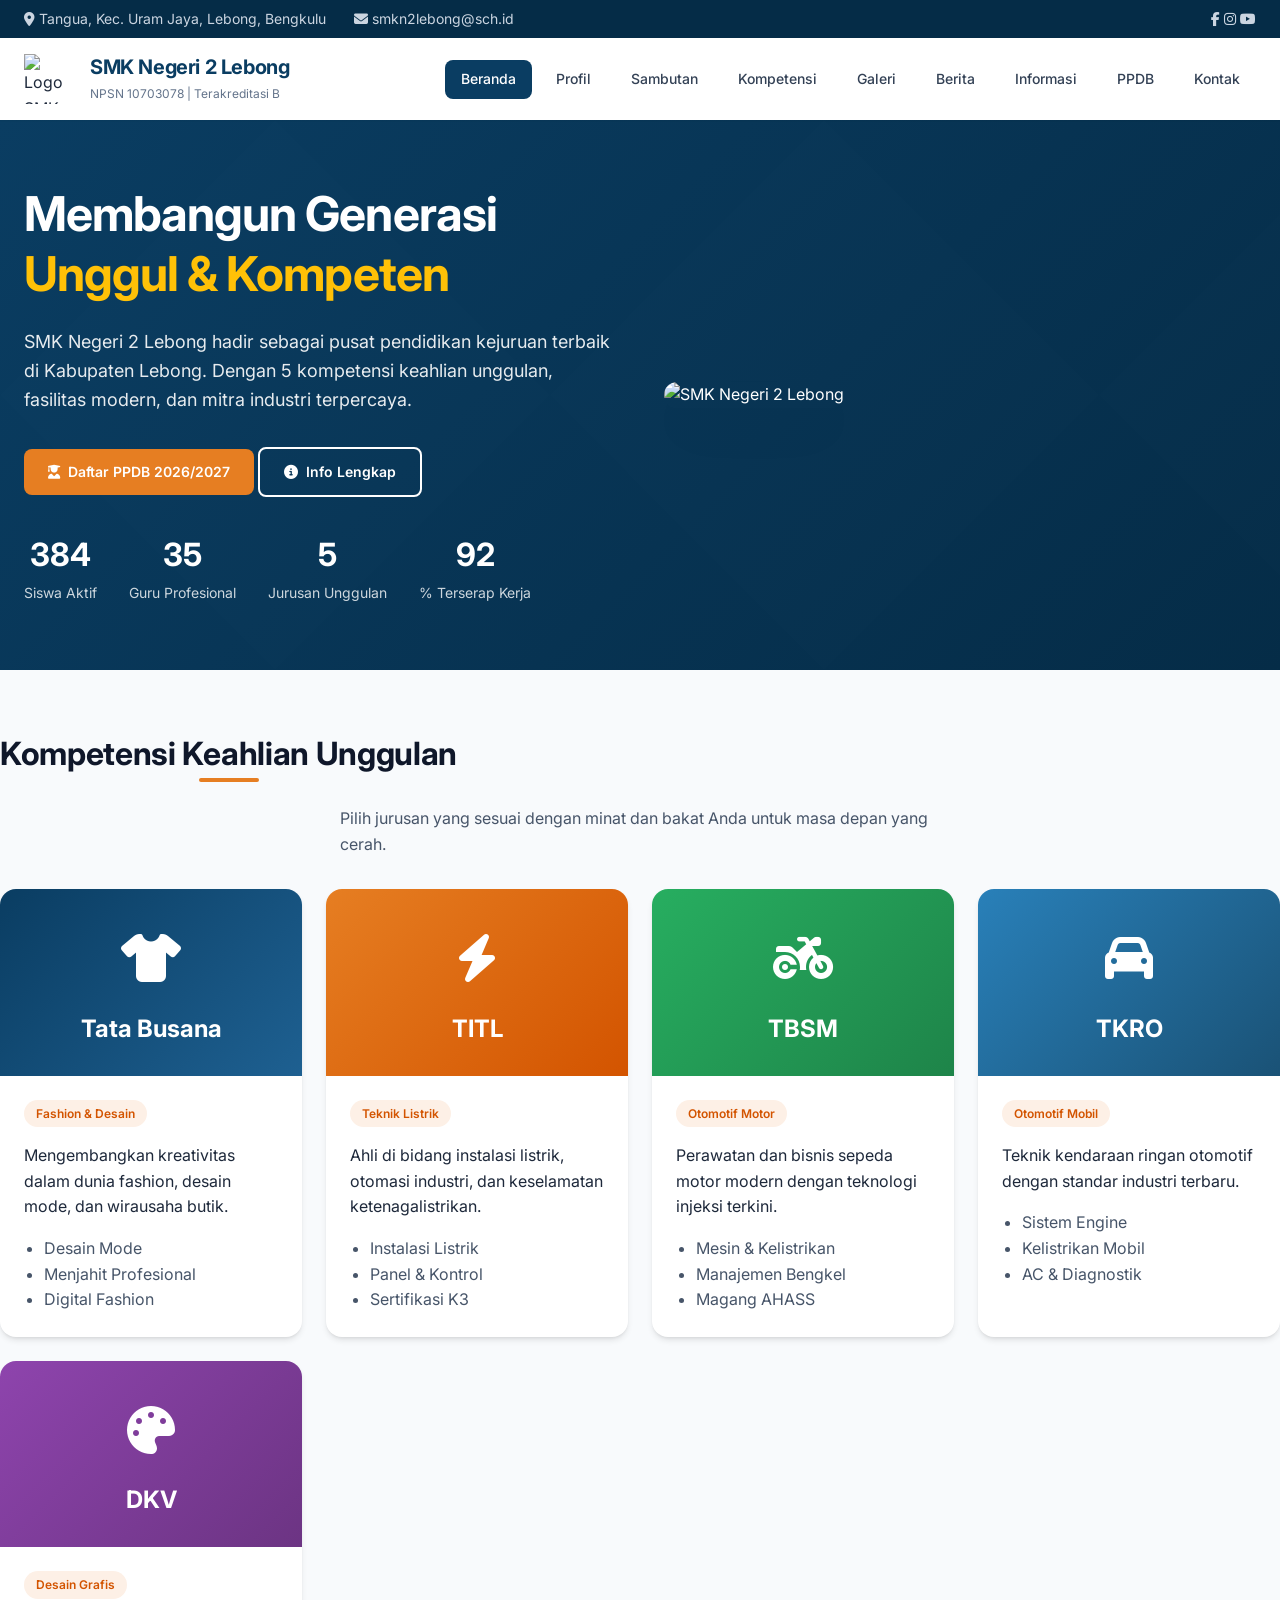
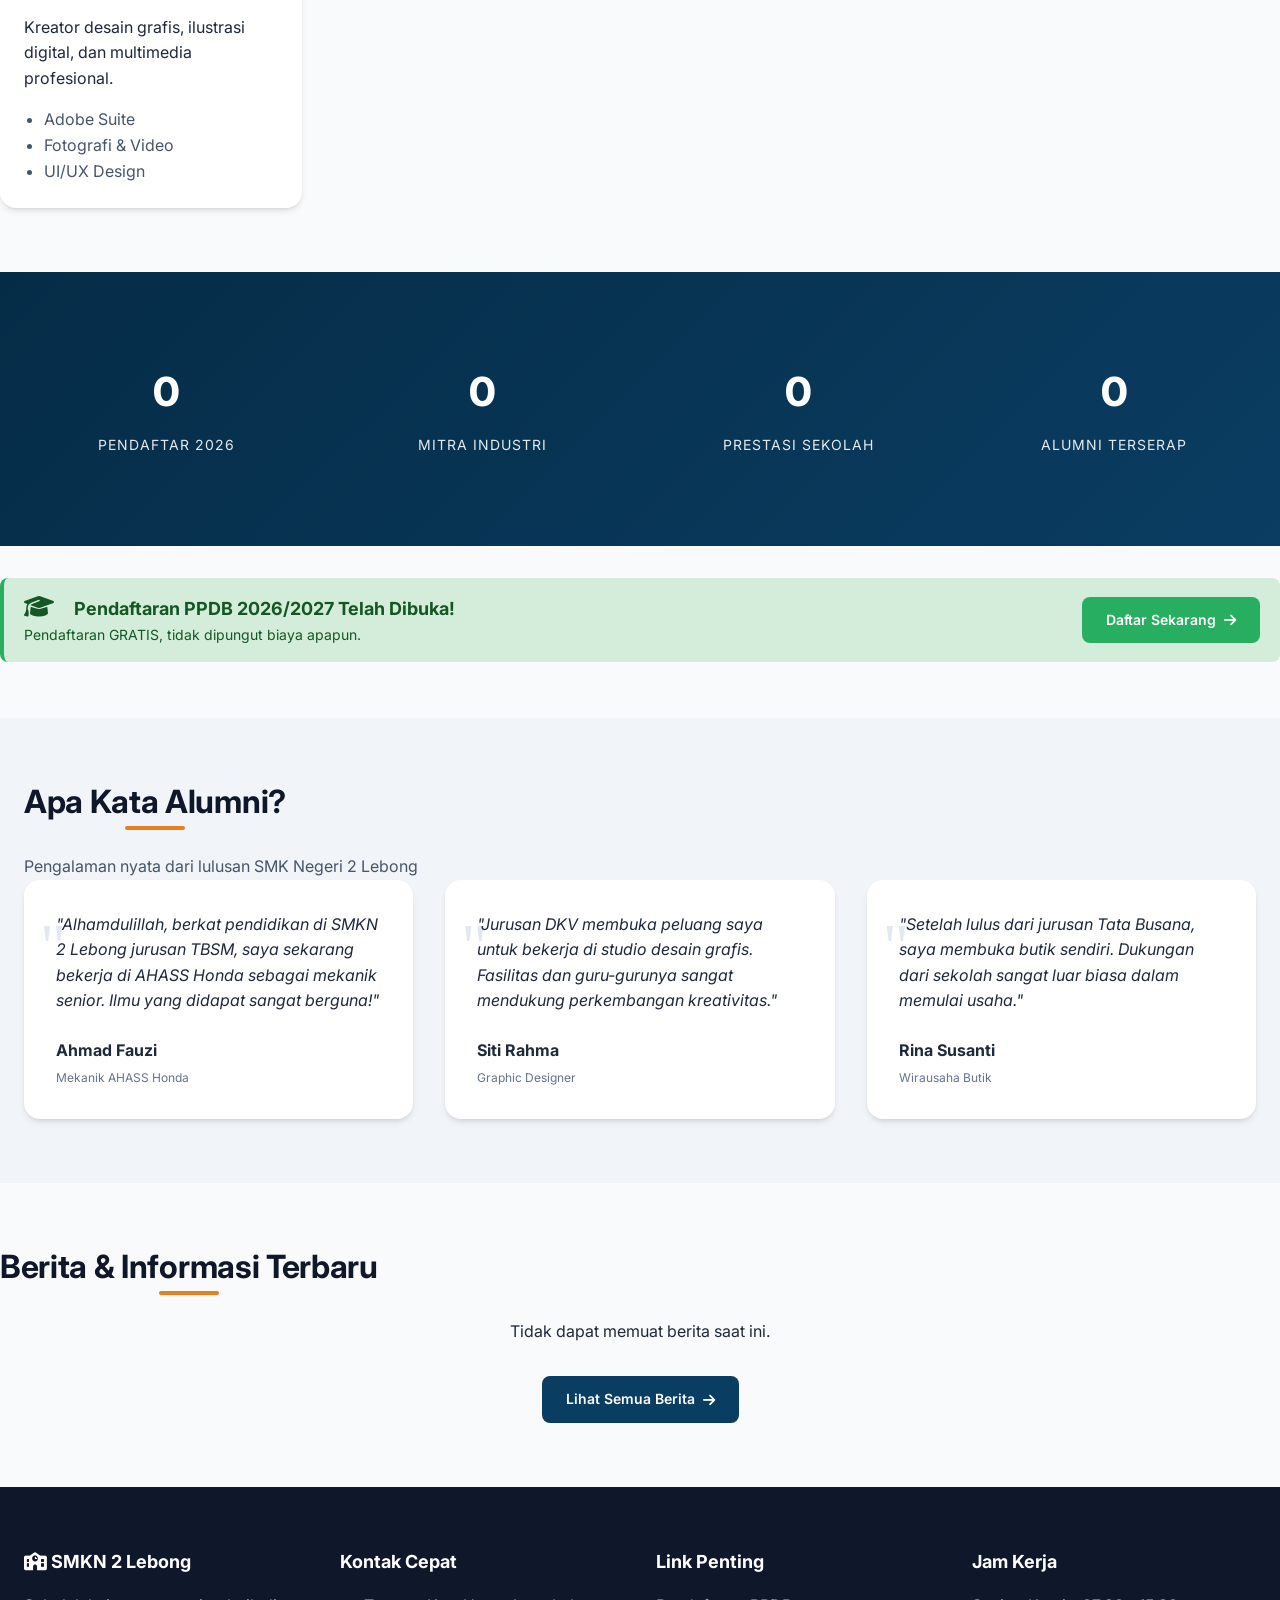
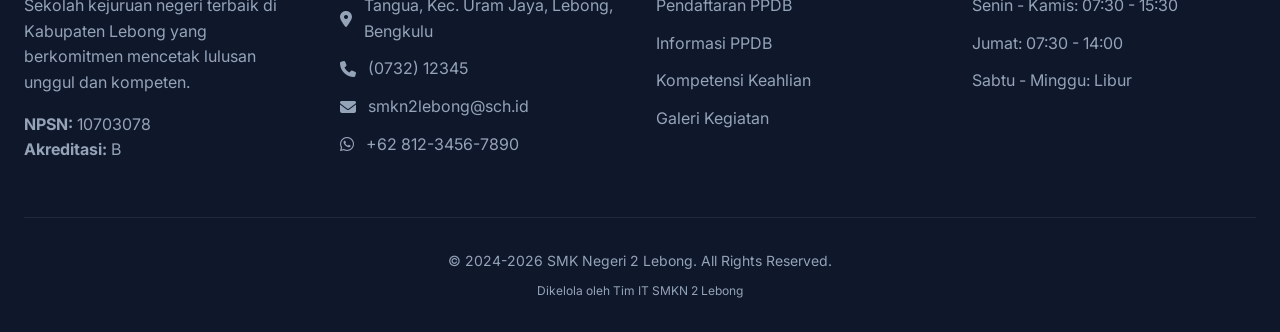
==== commit c3cbcd65: "Update index.html" ====
--- a/index.html
+++ b/index.html
@@ -7,7 +7,7 @@
   
   <!-- SEO Meta Tags -->
   <meta name="description" content="SMK Negeri 2 Lebong (NPSN 10703078) - Sekolah kejuruan negeri terbaik di Kabupaten Lebong dengan 5 kompetensi keahlian unggulan. PPDB 2026/2027 telah dibuka. GRATIS!" />
-  <meta name="keywords" content="SMK Negeri 2 Lebong, PPDB 2026, Sekolah Kejuruan Lebong, SMK Tangua, SMK Uram Jaya" />
+  <meta name="keywords" content="SMK Negeri 2 Lebong, SPMB 2026, Sekolah Kejuruan Lebong, SMK Tangua, SMK Uram Jaya" />
   <meta name="author" content="SMK Negeri 2 Lebong" />
   <meta name="robots" content="index, follow" />
   
@@ -51,7 +51,7 @@
   <div class="main-header">
     <div class="container">
       <div class="logo">
-        <img src="logo.jpeg" alt="Logo SMK Negeri 2 Lebong" class="logo-img">
+        <img src="logo.png" alt="Logo SMK Negeri 2 Lebong" class="logo-img">
         <div class="logo-text">
           <h1>SMK Negeri 2 Lebong</h1>
           <p>NPSN 10703078 | Terakreditasi B</p>
@@ -377,4 +377,4 @@
     }
   </script>
 </body>
-</html>+</html>
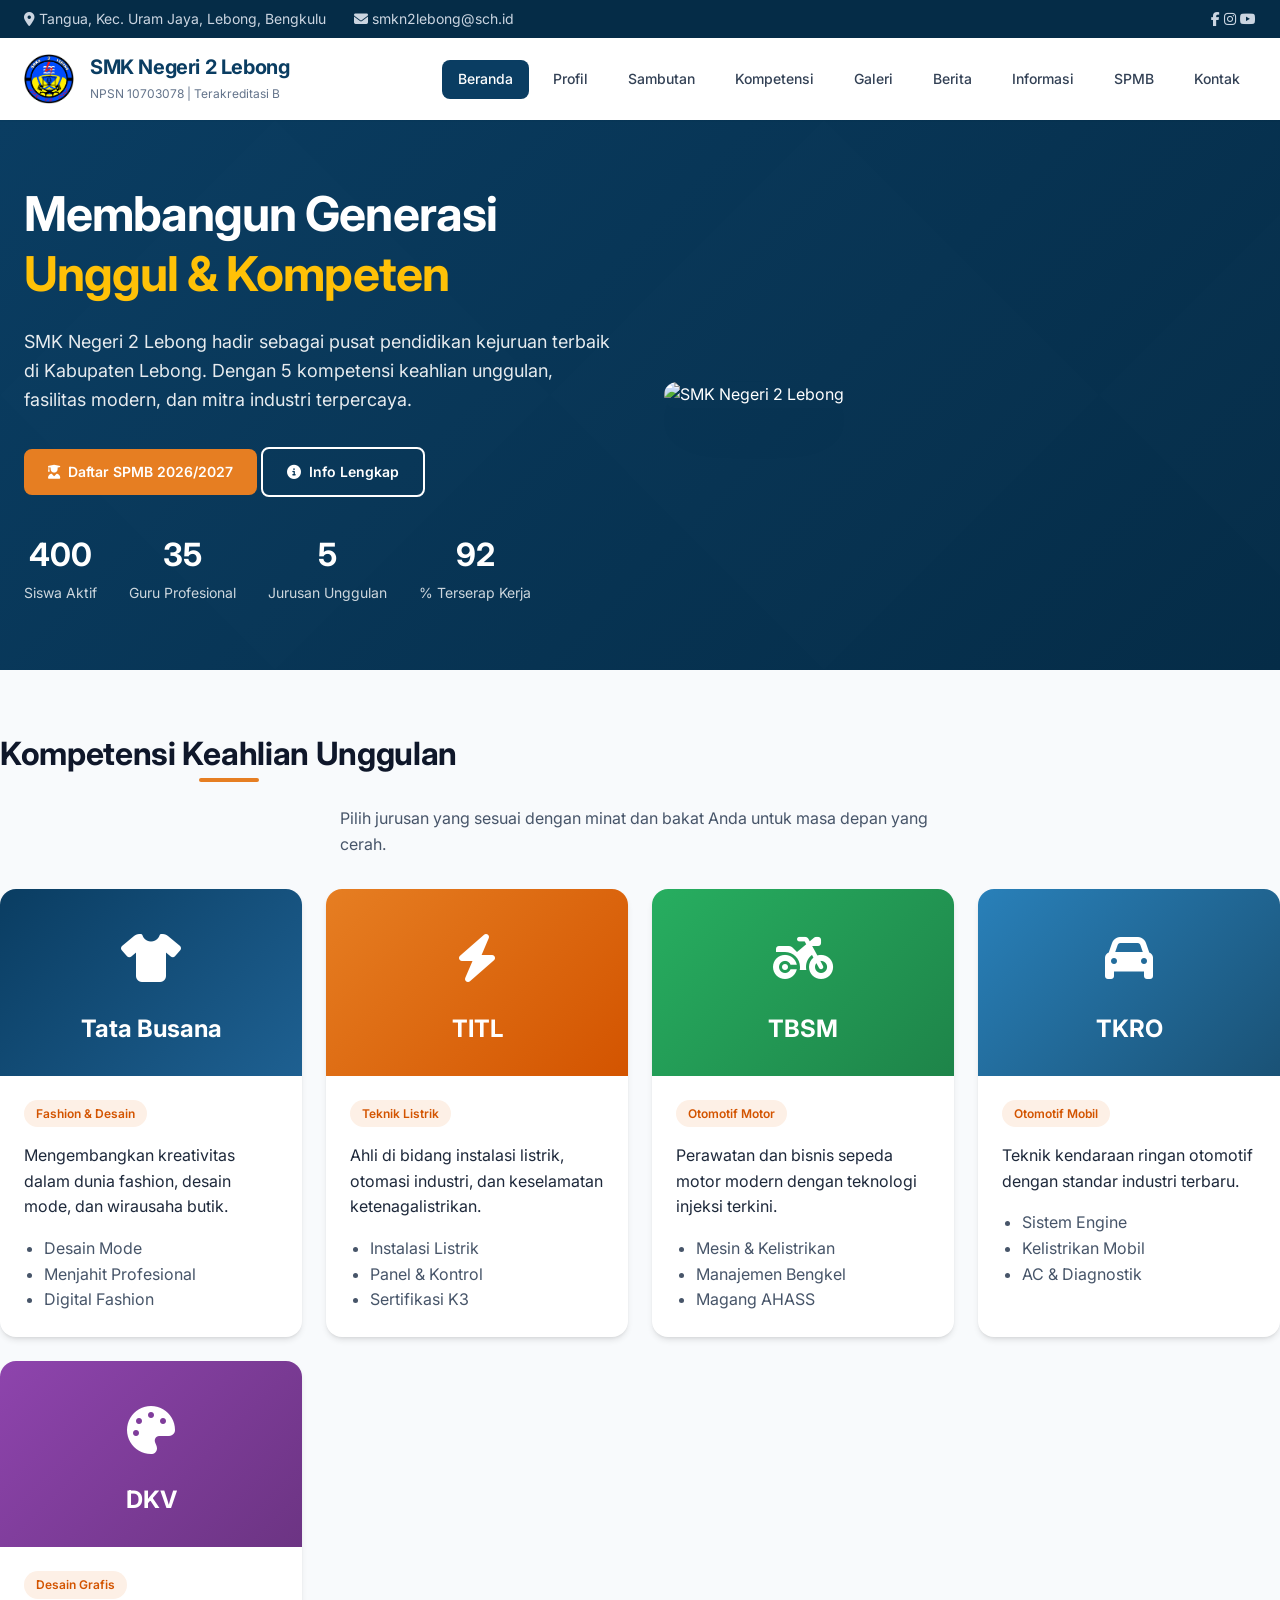
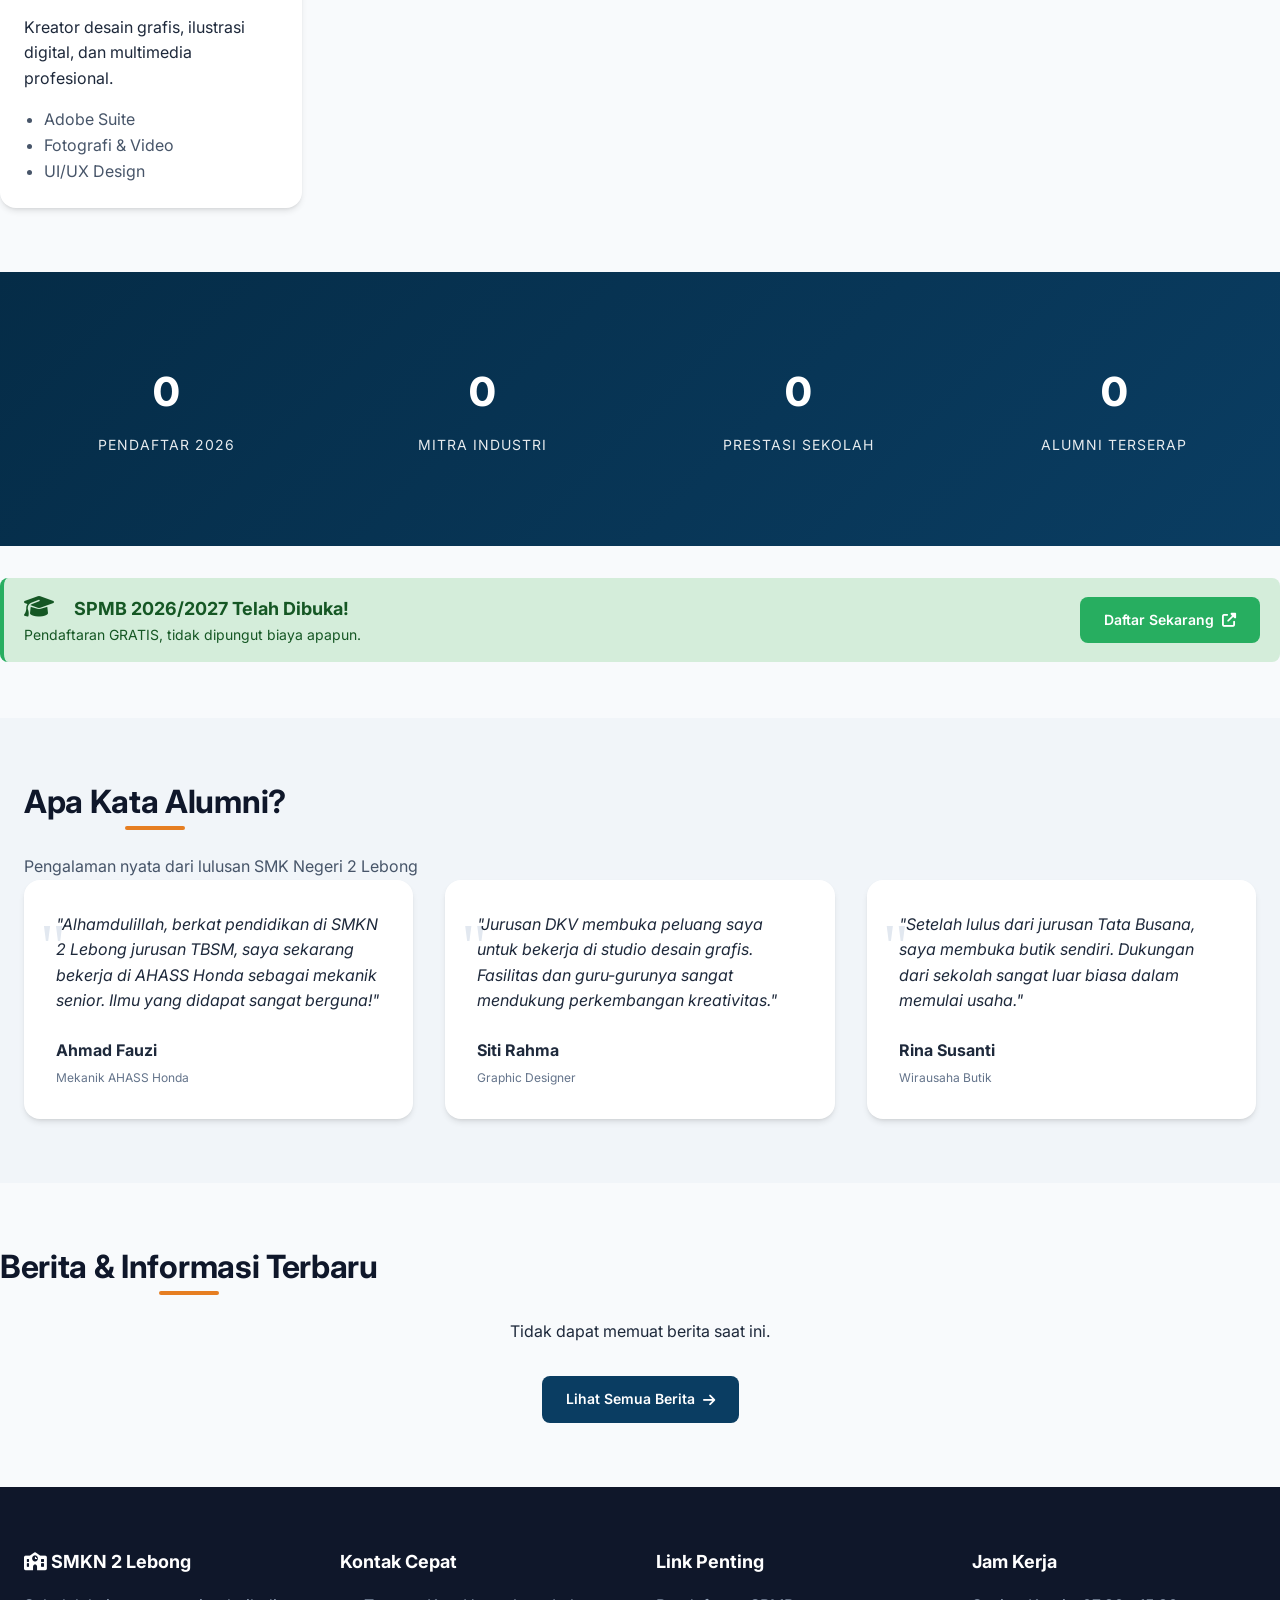
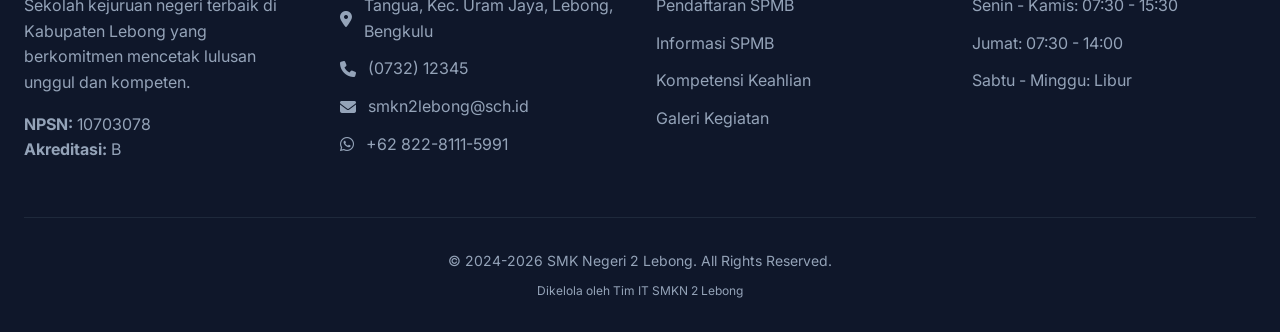
==== commit 6c784206: "Update index.html" ====
--- a/index.html
+++ b/index.html
@@ -6,17 +6,28 @@
   <title>SMK Negeri 2 Lebong | Sekolah Kejuruan Unggulan di Kabupaten Lebong</title>
   
   <!-- SEO Meta Tags -->
-  <meta name="description" content="SMK Negeri 2 Lebong (NPSN 10703078) - Sekolah kejuruan negeri terbaik di Kabupaten Lebong dengan 5 kompetensi keahlian unggulan. PPDB 2026/2027 telah dibuka. GRATIS!" />
+  <meta name="description" content="SMK Negeri 2 Lebong (NPSN 10703078) - Sekolah kejuruan negeri terbaik di Kabupaten Lebong dengan 5 kompetensi keahlian unggulan. SPMB 2026/2027 telah dibuka. GRATIS!" />
   <meta name="keywords" content="SMK Negeri 2 Lebong, SPMB 2026, Sekolah Kejuruan Lebong, SMK Tangua, SMK Uram Jaya" />
   <meta name="author" content="SMK Negeri 2 Lebong" />
   <meta name="robots" content="index, follow" />
   
-  <!-- Open Graph -->
-  <meta property="og:title" content="SMK Negeri 2 Lebong | Sekolah Kejuruan Unggulan" />
-  <meta property="og:description" content="Daftar sekarang di SMK Negeri 2 Lebong. GRATIS! 5 jurusan unggulan siap kerja." />
-  <meta property="og:image" content="https://smkn2lebong.sch.id/assets/img/hero.jpg" />
-  <meta property="og:url" content="https://smkn2lebong.sch.id" />
+  <!-- Open Graph / Facebook / WhatsApp / LinkedIn -->
+  <meta property="og:title" content="SMK Negeri 2 Lebong | SPMB 2026/2027 Telah Dibuka!" />
+  <meta property="og:description" content="Pendaftaran SPMB SMK Negeri 2 Lebong Tahun Ajaran 2026/2027. GRATIS! 5 jurusan unggulan: Tata Busana, TITL, TBSM, TKRO, DKV. Daftar sekarang!" />
+  <meta property="og:image" content="https://smkn2lebong.sch.id/assets/img/poster-spmb-2026.jpg" />
+  <meta property="og:image:type" content="image/jpeg" />
+  <meta property="og:image:width" content="1200" />
+  <meta property="og:image:height" content="630" />
+  <meta property="og:url" content="https://smkn2lebong.sch.id/" />
   <meta property="og:type" content="website" />
+  <meta property="og:locale" content="id_ID" />
+  <meta property="og:site_name" content="SMK Negeri 2 Lebong" />
+  
+  <!-- Twitter Card -->
+  <meta name="twitter:card" content="summary_large_image" />
+  <meta name="twitter:title" content="SMK Negeri 2 Lebong | SPMB 2026/2027 Telah Dibuka!" />
+  <meta name="twitter:description" content="Pendaftaran SPMB GRATIS! 5 jurusan unggulan siap kerja. Daftar sekarang di SMK Negeri 2 Lebong." />
+  <meta name="twitter:image" content="https://smkn2lebong.sch.id/assets/img/poster-spmb-2026.jpg" />
   
   <!-- Canonical -->
   <link rel="canonical" href="https://smkn2lebong.sch.id/" />
@@ -66,7 +77,7 @@
         <a href="galeri.html">Galeri</a>
         <a href="berita.html">Berita</a>
         <a href="informasi.html">Informasi</a>
-        <a href="ppdb.html">PPDB</a>
+        <a href="ppdb.html">SPMB</a>
         <a href="kontak.html">Kontak</a>
       </nav>
     </div>
@@ -79,7 +90,7 @@
         <h1>Membangun Generasi <span style="color: #ffc107;">Unggul & Kompeten</span></h1>
         <p>SMK Negeri 2 Lebong hadir sebagai pusat pendidikan kejuruan terbaik di Kabupaten Lebong. Dengan 5 kompetensi keahlian unggulan, fasilitas modern, dan mitra industri terpercaya.</p>
         <div class="hero-buttons">
-          <a href="ppdb.html" class="btn btn-primary"><i class="fas fa-user-graduate"></i> Daftar PPDB 2026/2027</a>
+          <a href="ppdb.html" class="btn btn-primary"><i class="fas fa-user-graduate"></i> Daftar SPMB 2026/2027</a>
           <a href="informasi.html" class="btn btn-outline"><i class="fas fa-info-circle"></i> Info Lengkap</a>
         </div>
         <div class="hero-stats">
@@ -216,15 +227,15 @@
     </div>
   </section>
 
-  <!-- PPDB Banner -->
+  <!-- SPMB Banner -->
   <div class="container" style="padding: 2rem 0;">
     <div class="alert alert-success" style="display: flex; justify-content: space-between; align-items: center; flex-wrap: wrap; gap: 1rem;">
       <div>
         <i class="fas fa-graduation-cap" style="font-size: 1.5rem; margin-right: 1rem;"></i>
-        <strong style="font-size: 1.125rem;">Pendaftaran PPDB 2026/2027 Telah Dibuka!</strong>
+        <strong style="font-size: 1.125rem;">SPMB 2026/2027 Telah Dibuka!</strong>
         <p style="margin: 0; font-size: 0.875rem;">Pendaftaran GRATIS, tidak dipungut biaya apapun.</p>
       </div>
-      <a href="ppdb.html" class="btn btn-primary" style="background: var(--success);">Daftar Sekarang <i class="fas fa-arrow-right"></i></a>
+      <a href="https://spmb-smk.bengkuluprov.go.id/" class="btn btn-primary" target="_blank" rel="noopener noreferrer" style="background: var(--success);">Daftar Sekarang <i class="fas fa-external-link-alt"></i></a>
     </div>
   </div>
 
@@ -298,14 +309,14 @@
             <li><i class="fas fa-map-marker-alt"></i> Tangua, Kec. Uram Jaya, Lebong, Bengkulu</li>
             <li><i class="fas fa-phone"></i> (0732) 12345</li>
             <li><i class="fas fa-envelope"></i> smkn2lebong@sch.id</li>
-            <li><i class="fab fa-whatsapp"></i> +62 812-3456-7890</li>
+            <li><i class="fab fa-whatsapp"></i> +62 822-8111-5991</li>
           </ul>
         </div>
         <div class="footer-col">
           <h4>Link Penting</h4>
           <ul>
-            <li><a href="ppdb.html">Pendaftaran PPDB</a></li>
-            <li><a href="informasi.html">Informasi PPDB</a></li>
+            <li><a href="ppdb.html">Pendaftaran SPMB</a></li>
+            <li><a href="informasi.html">Informasi SPMB</a></li>
             <li><a href="kompetensi.html">Kompetensi Keahlian</a></li>
             <li><a href="galeri.html">Galeri Kegiatan</a></li>
           </ul>
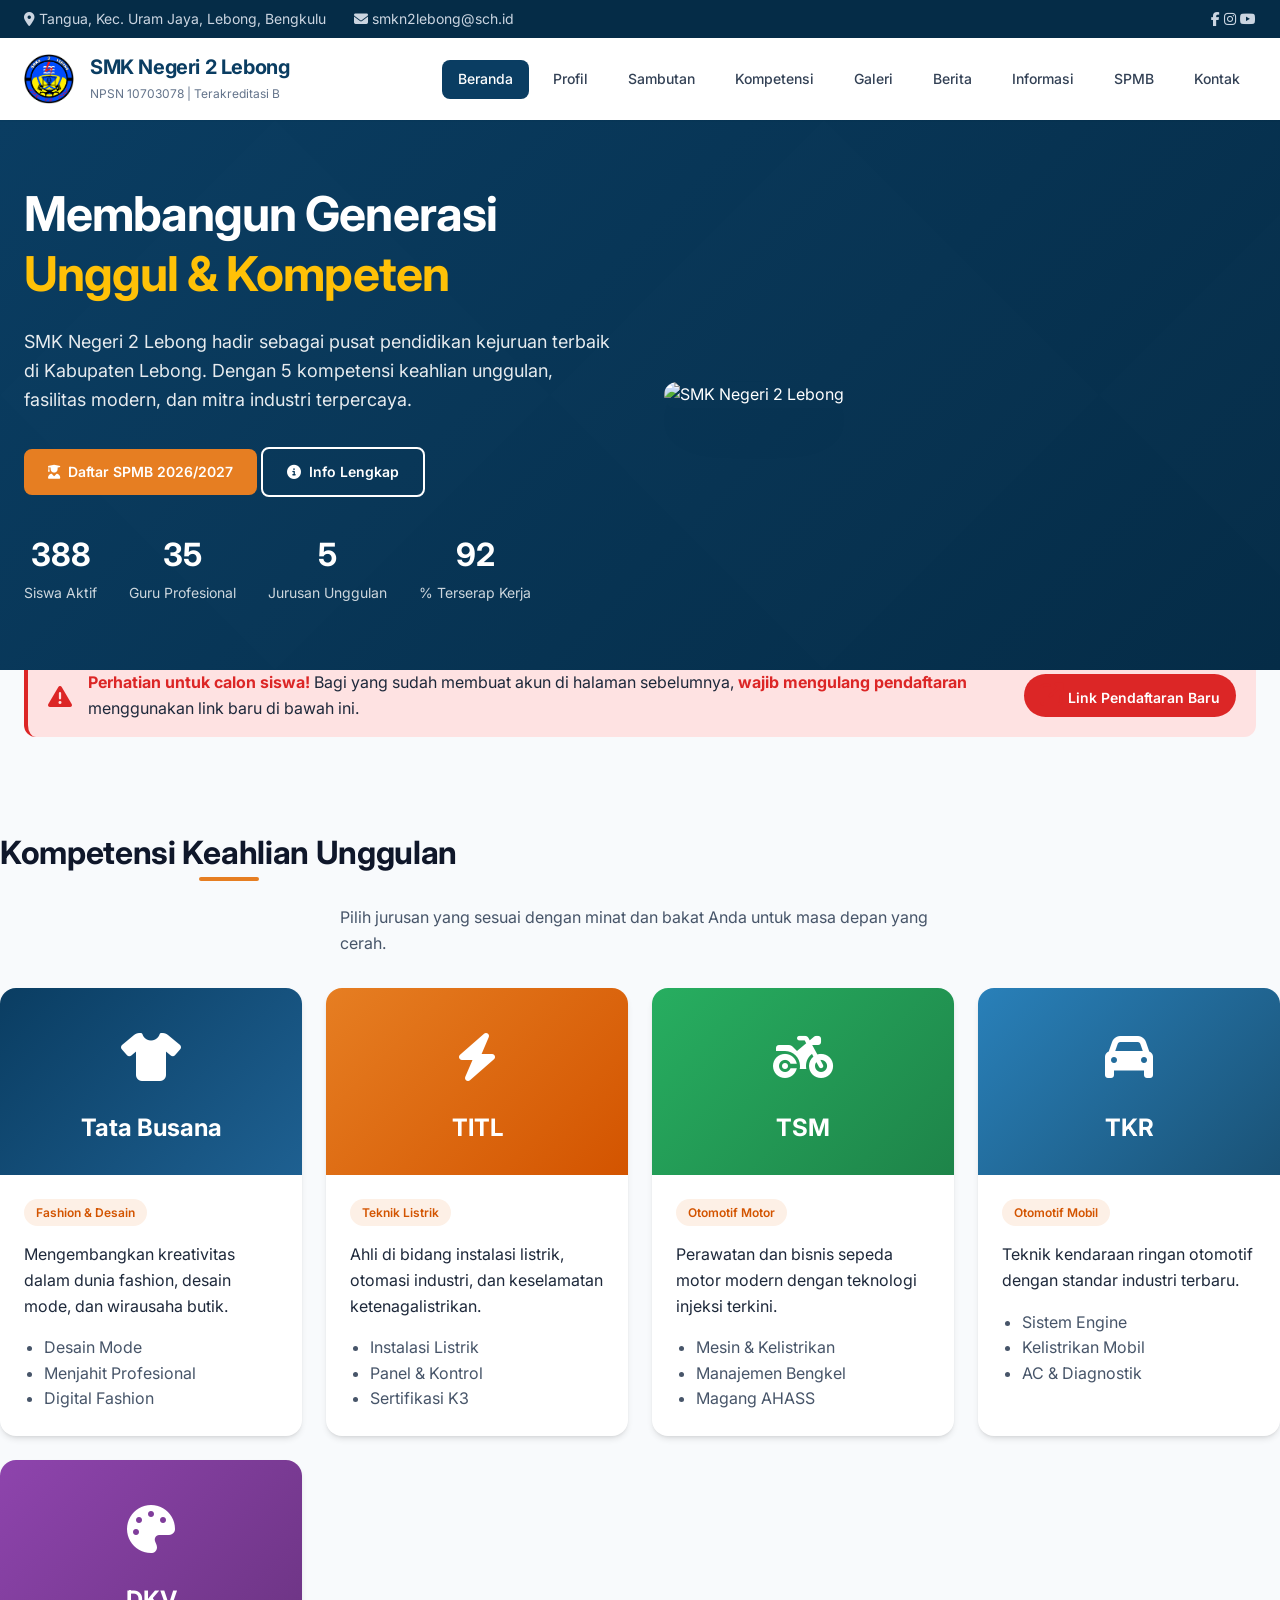
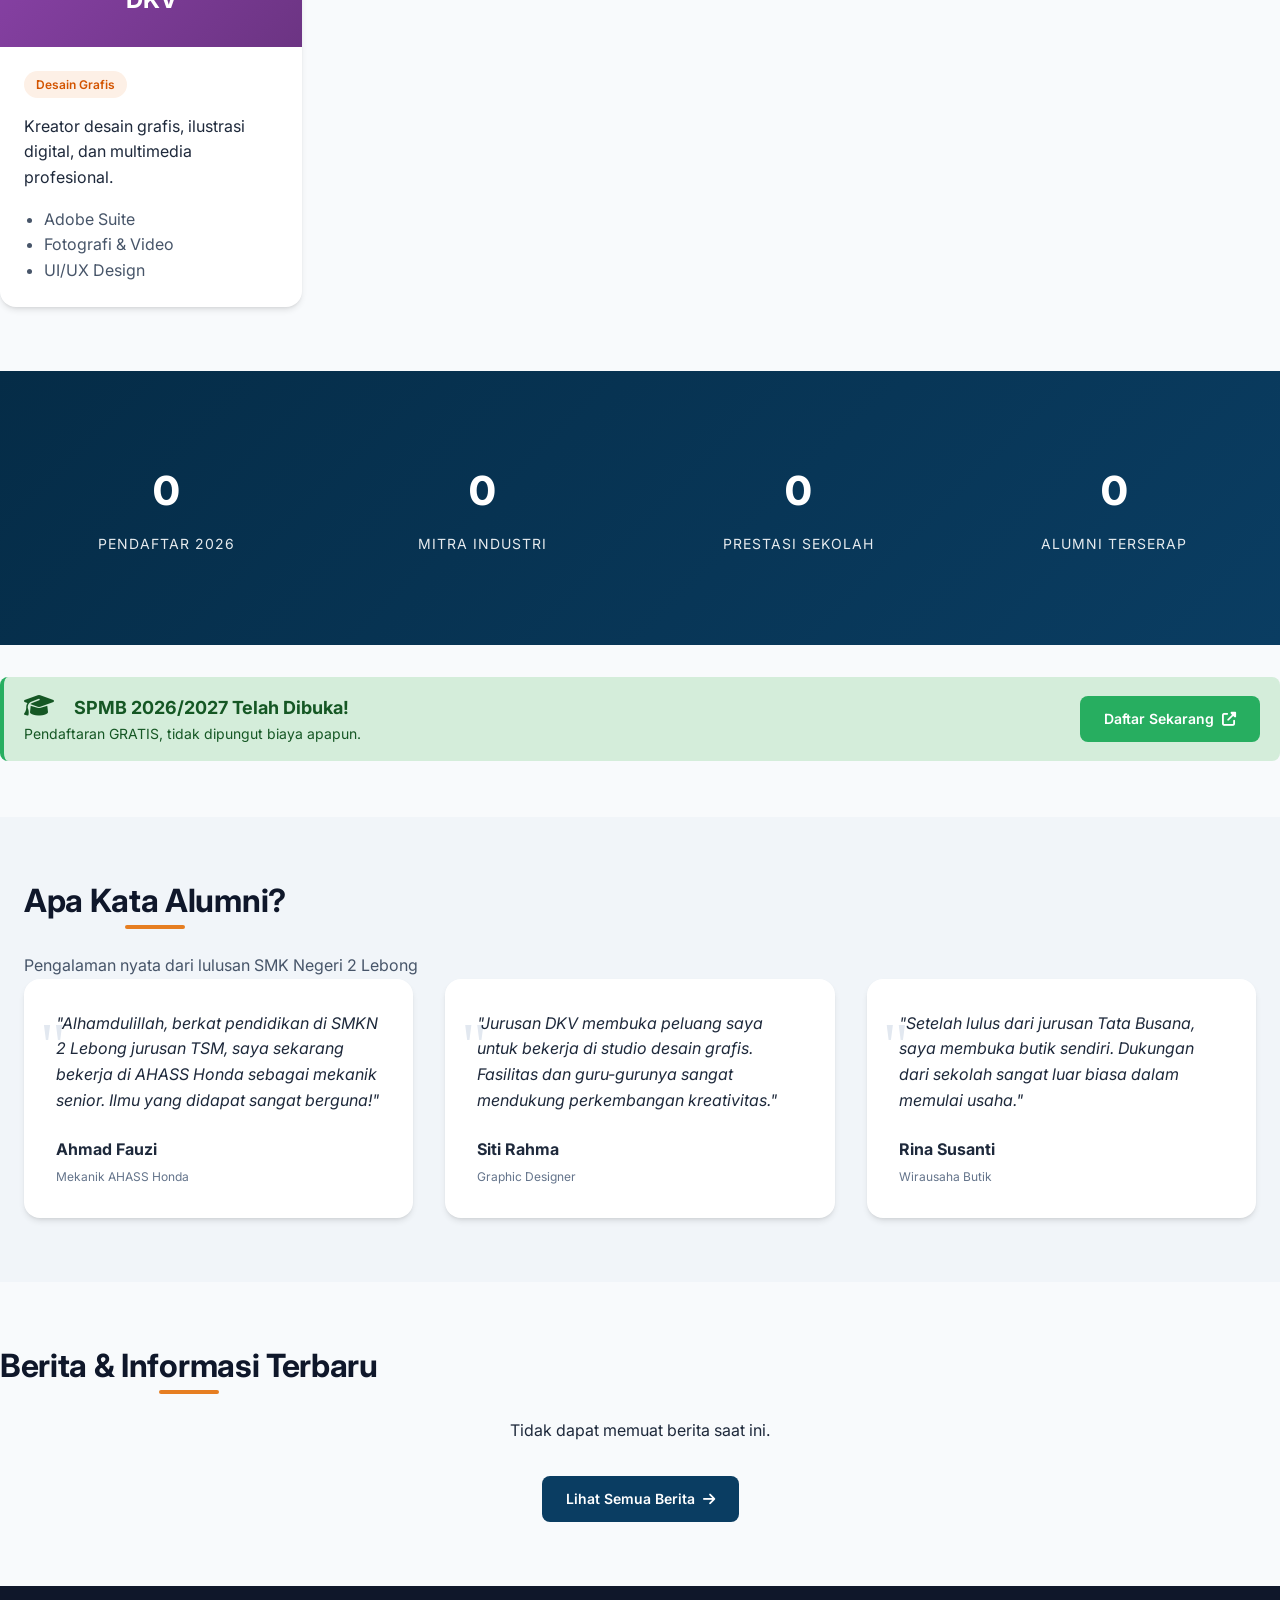
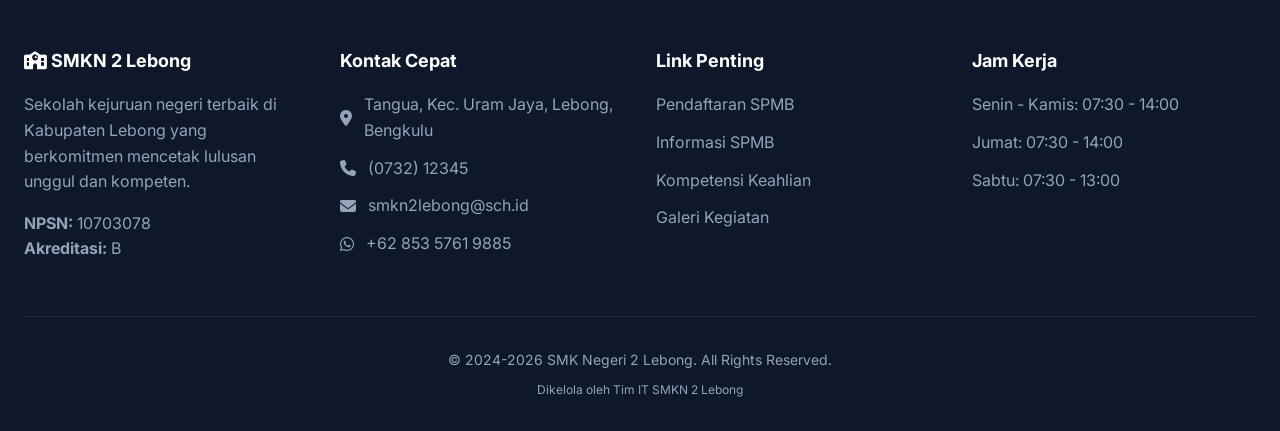
==== commit 60dee8b6: "Update index.html" ====
--- a/index.html
+++ b/index.html
@@ -13,7 +13,7 @@
   
   <!-- Open Graph / Facebook / WhatsApp / LinkedIn -->
   <meta property="og:title" content="SMK Negeri 2 Lebong | SPMB 2026/2027 Telah Dibuka!" />
-  <meta property="og:description" content="Pendaftaran SPMB SMK Negeri 2 Lebong Tahun Ajaran 2026/2027. GRATIS! 5 jurusan unggulan: Tata Busana, TITL, TBSM, TKRO, DKV. Daftar sekarang!" />
+  <meta property="og:description" content="Pendaftaran SPMB SMK Negeri 2 Lebong Tahun Ajaran 2026/2027. GRATIS! 5 jurusan unggulan: Tata Busana, TITL, TSM, TKR, DKV. Daftar sekarang!" />
   <meta property="og:image" content="https://smkn2lebong.sch.id/assets/img/poster-spmb-2026.jpg" />
   <meta property="og:image:type" content="image/jpeg" />
   <meta property="og:image:width" content="1200" />
@@ -40,6 +40,51 @@
   <link href="https://fonts.googleapis.com/css2?family=Inter:wght@300;400;500;600;700;800&display=swap" rel="stylesheet" />
   
   <link rel="stylesheet" href="css/style.css" />
+  
+  <style>
+    /* Style tambahan untuk alert migrasi */
+    .alert-migrasi {
+      background: #fee2e2;
+      border-left: 4px solid #dc2626;
+      border-radius: 12px;
+      padding: 1rem 1.25rem;
+      margin-bottom: 2rem;
+      display: flex;
+      align-items: center;
+      gap: 1rem;
+      flex-wrap: wrap;
+    }
+    .alert-migrasi i {
+      font-size: 1.5rem;
+      color: #dc2626;
+    }
+    .alert-migrasi .content {
+      flex: 1;
+    }
+    .alert-migrasi .content strong {
+      color: #dc2626;
+    }
+    .alert-migrasi .link {
+      background: #dc2626;
+      color: white;
+      padding: 0.5rem 1rem;
+      border-radius: 30px;
+      text-decoration: none;
+      font-weight: 600;
+      font-size: 0.875rem;
+      transition: all 0.3s ease;
+    }
+    .alert-migrasi .link:hover {
+      background: #b91c1c;
+      transform: translateY(-2px);
+    }
+    @media (max-width: 640px) {
+      .alert-migrasi {
+        flex-direction: column;
+        text-align: center;
+      }
+    }
+  </style>
 </head>
 <body>
 
@@ -70,7 +115,7 @@
       </div>
       <button class="menu-toggle">☰</button>
       <nav class="nav-menu">
-        <a href="index.html">Beranda</a>
+        <a href="index.html" class="active">Beranda</a>
         <a href="profil.html">Profil</a>
         <a href="sambutan.html">Sambutan</a>
         <a href="kompetensi.html">Kompetensi</a>
@@ -118,6 +163,17 @@
     </div>
   </section>
 
+  <!-- ALERT MIGRASI AKUN -->
+  <div class="container" style="margin-top: -1rem;">
+    <div class="alert-migrasi">
+      <i class="fas fa-exclamation-triangle"></i>
+      <div class="content">
+        <strong>Perhatian untuk calon siswa!</strong> Bagi yang sudah membuat akun di halaman sebelumnya, <strong>wajib mengulang pendaftaran</strong> menggunakan link baru di bawah ini.
+      </div>
+      <a href="https://bengkuluprov.go.id" class="link" target="_blank"><i class="fas fa-external-link-alt"></i> Link Pendaftaran Baru</a>
+    </div>
+  </div>
+
   <!-- Jurusan Section -->
   <section class="container" style="padding: 4rem 0;">
     <div class="text-center">
@@ -158,7 +214,7 @@
       <div class="jurusan-card">
         <div class="jurusan-card-header" style="background: linear-gradient(135deg, #27ae60, #1e8449);">
           <div class="jurusan-icon"><i class="fas fa-motorcycle"></i></div>
-          <h3>TBSM</h3>
+          <h3>TSM</h3>
         </div>
         <div class="jurusan-card-body">
           <span class="jurusan-tag">Otomotif Motor</span>
@@ -173,7 +229,7 @@
       <div class="jurusan-card">
         <div class="jurusan-card-header" style="background: linear-gradient(135deg, #2980b9, #1a5276);">
           <div class="jurusan-icon"><i class="fas fa-car"></i></div>
-          <h3>TKRO</h3>
+          <h3>TKR</h3>
         </div>
         <div class="jurusan-card-body">
           <span class="jurusan-tag">Otomotif Mobil</span>
@@ -235,7 +291,7 @@
         <strong style="font-size: 1.125rem;">SPMB 2026/2027 Telah Dibuka!</strong>
         <p style="margin: 0; font-size: 0.875rem;">Pendaftaran GRATIS, tidak dipungut biaya apapun.</p>
       </div>
-      <a href="https://spmb-smk.bengkuluprov.go.id/" class="btn btn-primary" target="_blank" rel="noopener noreferrer" style="background: var(--success);">Daftar Sekarang <i class="fas fa-external-link-alt"></i></a>
+      <a href="https://bengkuluprov.go.id" class="btn btn-primary" target="_blank" rel="noopener noreferrer" style="background: var(--success);">Daftar Sekarang <i class="fas fa-external-link-alt"></i></a>
     </div>
   </div>
 
@@ -248,7 +304,7 @@
       </div>
       <div class="testimonial-grid">
         <div class="testimonial-card">
-          <p class="testimonial-text">"Alhamdulillah, berkat pendidikan di SMKN 2 Lebong jurusan TBSM, saya sekarang bekerja di AHASS Honda sebagai mekanik senior. Ilmu yang didapat sangat berguna!"</p>
+          <p class="testimonial-text">"Alhamdulillah, berkat pendidikan di SMKN 2 Lebong jurusan TSM, saya sekarang bekerja di AHASS Honda sebagai mekanik senior. Ilmu yang didapat sangat berguna!"</p>
           <div class="testimonial-author">
             <div>
               <div class="author-name">Ahmad Fauzi</div>
@@ -309,7 +365,7 @@
             <li><i class="fas fa-map-marker-alt"></i> Tangua, Kec. Uram Jaya, Lebong, Bengkulu</li>
             <li><i class="fas fa-phone"></i> (0732) 12345</li>
             <li><i class="fas fa-envelope"></i> smkn2lebong@sch.id</li>
-            <li><i class="fab fa-whatsapp"></i> +62 822-8111-5991</li>
+            <li><i class="fab fa-whatsapp"></i> +62 853 5761 9885</li>
           </ul>
         </div>
         <div class="footer-col">
@@ -324,9 +380,9 @@
         <div class="footer-col">
           <h4>Jam Kerja</h4>
           <ul>
-            <li>Senin - Kamis: 07:30 - 15:30</li>
+            <li>Senin - Kamis: 07:30 - 14:00</li>
             <li>Jumat: 07:30 - 14:00</li>
-            <li>Sabtu - Minggu: Libur</li>
+            <li>Sabtu: 07:30 - 13:00</li>
           </ul>
         </div>
       </div>
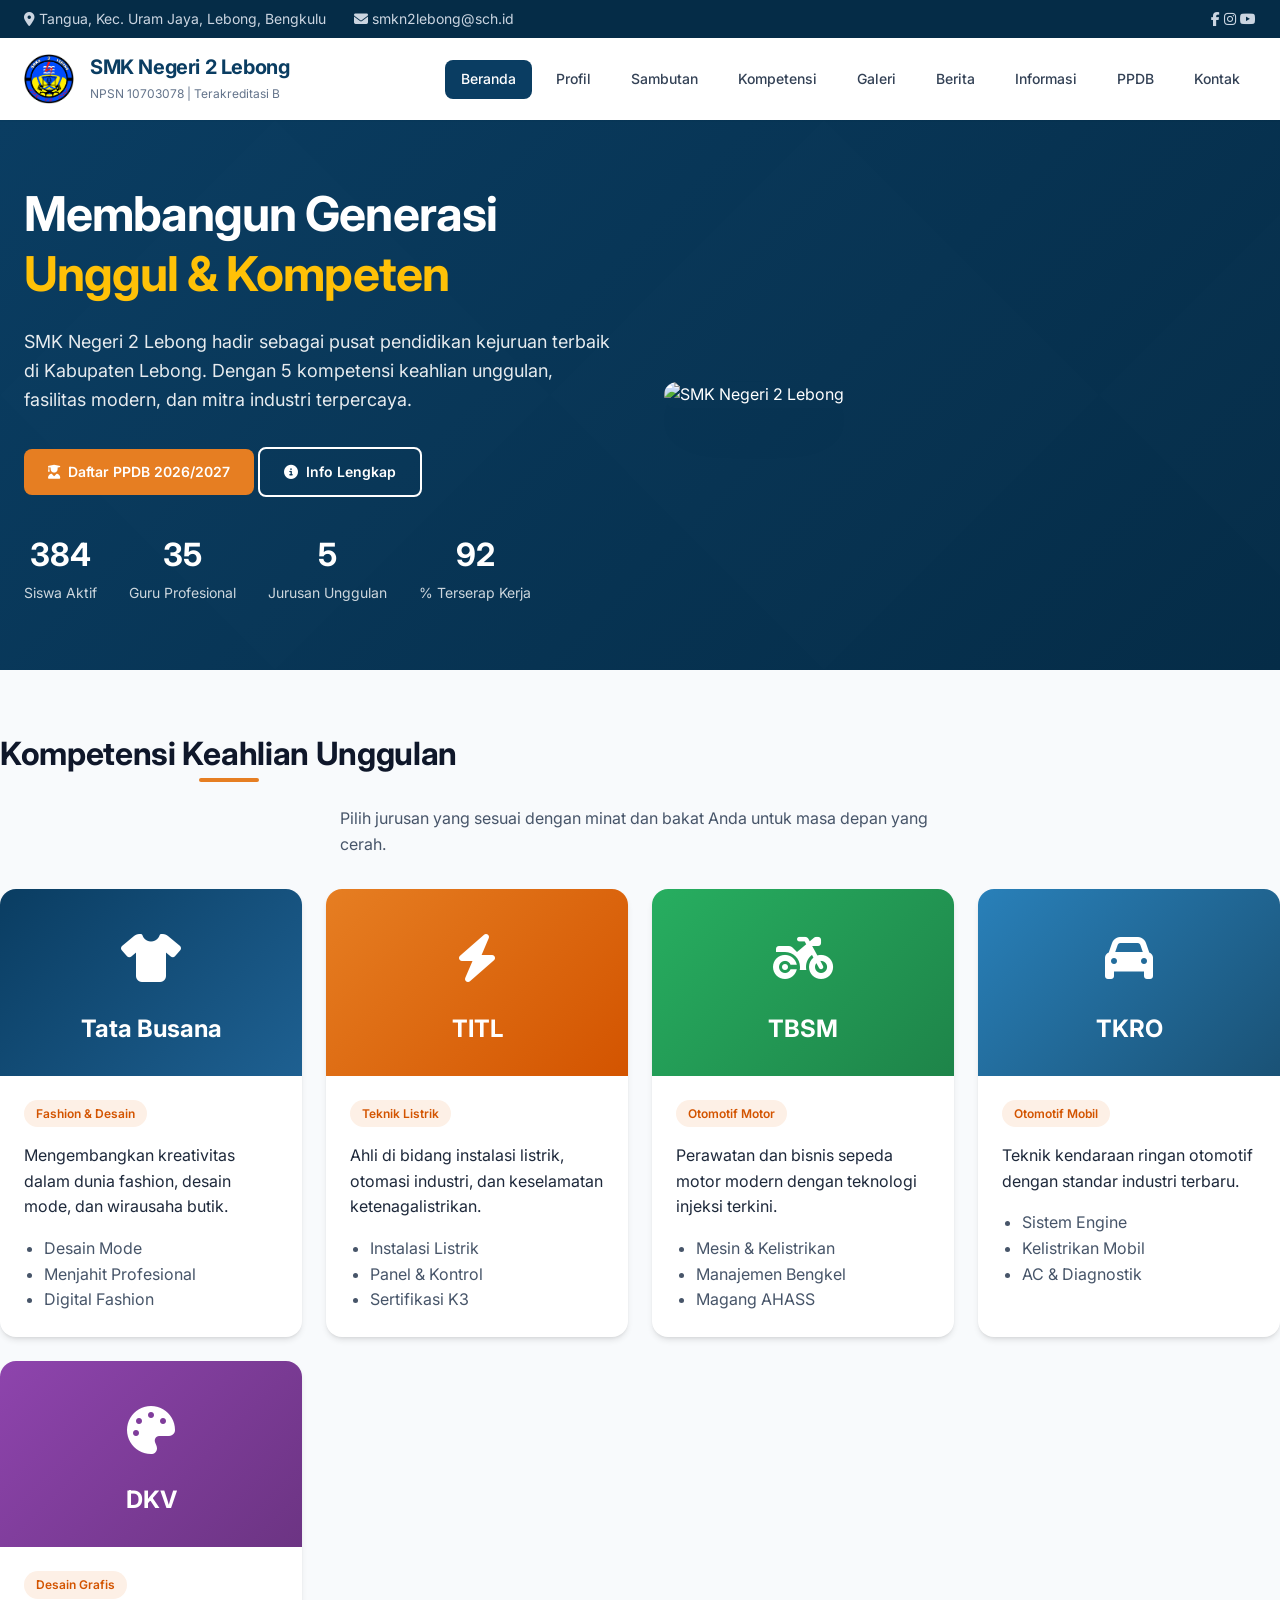
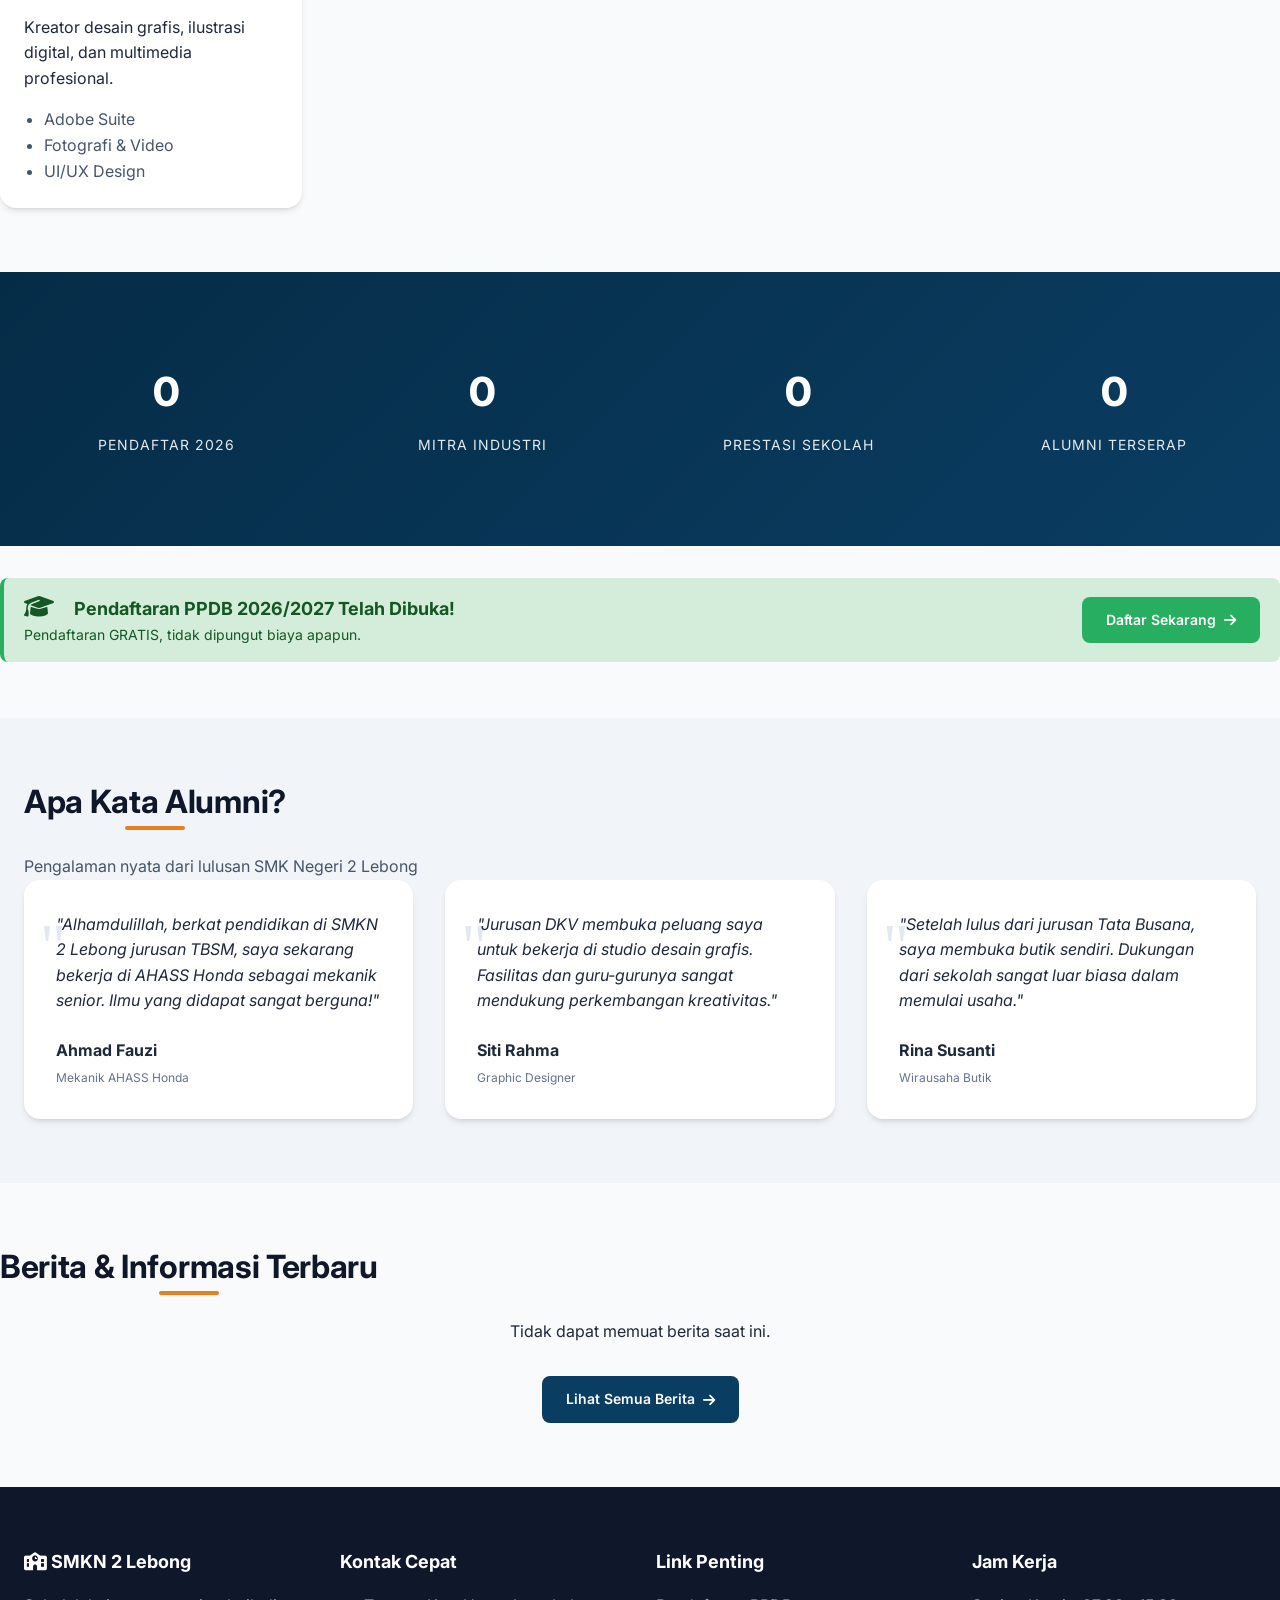
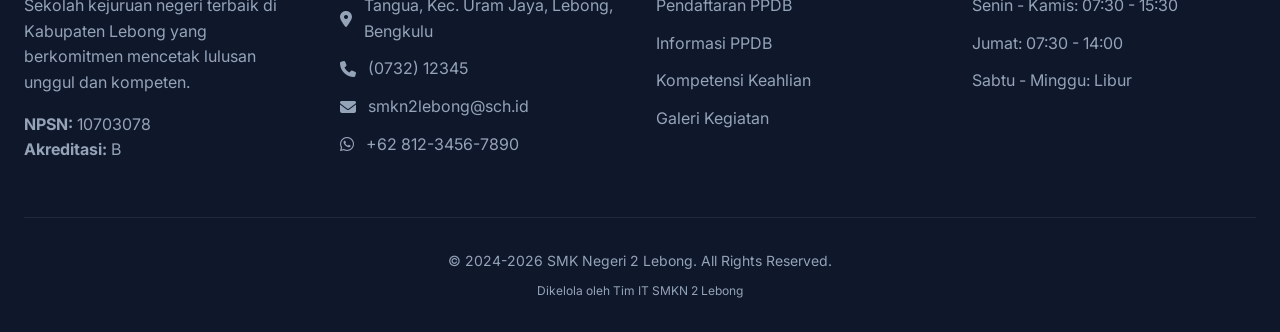
==== commit e0f29727: "Update index.html" ====
--- a/index.html
+++ b/index.html
@@ -6,28 +6,17 @@
   <title>SMK Negeri 2 Lebong | Sekolah Kejuruan Unggulan di Kabupaten Lebong</title>
   
   <!-- SEO Meta Tags -->
-  <meta name="description" content="SMK Negeri 2 Lebong (NPSN 10703078) - Sekolah kejuruan negeri terbaik di Kabupaten Lebong dengan 5 kompetensi keahlian unggulan. SPMB 2026/2027 telah dibuka. GRATIS!" />
+  <meta name="description" content="SMK Negeri 2 Lebong (NPSN 10703078) - Sekolah kejuruan negeri terbaik di Kabupaten Lebong dengan 5 kompetensi keahlian unggulan. PPDB 2026/2027 telah dibuka. GRATIS!" />
   <meta name="keywords" content="SMK Negeri 2 Lebong, SPMB 2026, Sekolah Kejuruan Lebong, SMK Tangua, SMK Uram Jaya" />
   <meta name="author" content="SMK Negeri 2 Lebong" />
   <meta name="robots" content="index, follow" />
   
-  <!-- Open Graph / Facebook / WhatsApp / LinkedIn -->
-  <meta property="og:title" content="SMK Negeri 2 Lebong | SPMB 2026/2027 Telah Dibuka!" />
-  <meta property="og:description" content="Pendaftaran SPMB SMK Negeri 2 Lebong Tahun Ajaran 2026/2027. GRATIS! 5 jurusan unggulan: Tata Busana, TITL, TSM, TKR, DKV. Daftar sekarang!" />
-  <meta property="og:image" content="https://smkn2lebong.sch.id/assets/img/poster-spmb-2026.jpg" />
-  <meta property="og:image:type" content="image/jpeg" />
-  <meta property="og:image:width" content="1200" />
-  <meta property="og:image:height" content="630" />
-  <meta property="og:url" content="https://smkn2lebong.sch.id/" />
+  <!-- Open Graph -->
+  <meta property="og:title" content="SMK Negeri 2 Lebong | Sekolah Kejuruan Unggulan" />
+  <meta property="og:description" content="Daftar sekarang di SMK Negeri 2 Lebong. GRATIS! 5 jurusan unggulan siap kerja." />
+  <meta property="og:image" content="https://smkn2lebong.sch.id/assets/img/hero.jpg" />
+  <meta property="og:url" content="https://smkn2lebong.sch.id" />
   <meta property="og:type" content="website" />
-  <meta property="og:locale" content="id_ID" />
-  <meta property="og:site_name" content="SMK Negeri 2 Lebong" />
-  
-  <!-- Twitter Card -->
-  <meta name="twitter:card" content="summary_large_image" />
-  <meta name="twitter:title" content="SMK Negeri 2 Lebong | SPMB 2026/2027 Telah Dibuka!" />
-  <meta name="twitter:description" content="Pendaftaran SPMB GRATIS! 5 jurusan unggulan siap kerja. Daftar sekarang di SMK Negeri 2 Lebong." />
-  <meta name="twitter:image" content="https://smkn2lebong.sch.id/assets/img/poster-spmb-2026.jpg" />
   
   <!-- Canonical -->
   <link rel="canonical" href="https://smkn2lebong.sch.id/" />
@@ -40,51 +29,6 @@
   <link href="https://fonts.googleapis.com/css2?family=Inter:wght@300;400;500;600;700;800&display=swap" rel="stylesheet" />
   
   <link rel="stylesheet" href="css/style.css" />
-  
-  <style>
-    /* Style tambahan untuk alert migrasi */
-    .alert-migrasi {
-      background: #fee2e2;
-      border-left: 4px solid #dc2626;
-      border-radius: 12px;
-      padding: 1rem 1.25rem;
-      margin-bottom: 2rem;
-      display: flex;
-      align-items: center;
-      gap: 1rem;
-      flex-wrap: wrap;
-    }
-    .alert-migrasi i {
-      font-size: 1.5rem;
-      color: #dc2626;
-    }
-    .alert-migrasi .content {
-      flex: 1;
-    }
-    .alert-migrasi .content strong {
-      color: #dc2626;
-    }
-    .alert-migrasi .link {
-      background: #dc2626;
-      color: white;
-      padding: 0.5rem 1rem;
-      border-radius: 30px;
-      text-decoration: none;
-      font-weight: 600;
-      font-size: 0.875rem;
-      transition: all 0.3s ease;
-    }
-    .alert-migrasi .link:hover {
-      background: #b91c1c;
-      transform: translateY(-2px);
-    }
-    @media (max-width: 640px) {
-      .alert-migrasi {
-        flex-direction: column;
-        text-align: center;
-      }
-    }
-  </style>
 </head>
 <body>
 
@@ -115,14 +59,14 @@
       </div>
       <button class="menu-toggle">☰</button>
       <nav class="nav-menu">
-        <a href="index.html" class="active">Beranda</a>
+        <a href="index.html">Beranda</a>
         <a href="profil.html">Profil</a>
         <a href="sambutan.html">Sambutan</a>
         <a href="kompetensi.html">Kompetensi</a>
         <a href="galeri.html">Galeri</a>
         <a href="berita.html">Berita</a>
         <a href="informasi.html">Informasi</a>
-        <a href="ppdb.html">SPMB</a>
+        <a href="ppdb.html">PPDB</a>
         <a href="kontak.html">Kontak</a>
       </nav>
     </div>
@@ -135,7 +79,7 @@
         <h1>Membangun Generasi <span style="color: #ffc107;">Unggul & Kompeten</span></h1>
         <p>SMK Negeri 2 Lebong hadir sebagai pusat pendidikan kejuruan terbaik di Kabupaten Lebong. Dengan 5 kompetensi keahlian unggulan, fasilitas modern, dan mitra industri terpercaya.</p>
         <div class="hero-buttons">
-          <a href="ppdb.html" class="btn btn-primary"><i class="fas fa-user-graduate"></i> Daftar SPMB 2026/2027</a>
+          <a href="ppdb.html" class="btn btn-primary"><i class="fas fa-user-graduate"></i> Daftar PPDB 2026/2027</a>
           <a href="informasi.html" class="btn btn-outline"><i class="fas fa-info-circle"></i> Info Lengkap</a>
         </div>
         <div class="hero-stats">
@@ -162,17 +106,6 @@
       </div>
     </div>
   </section>
-
-  <!-- ALERT MIGRASI AKUN -->
-  <div class="container" style="margin-top: -1rem;">
-    <div class="alert-migrasi">
-      <i class="fas fa-exclamation-triangle"></i>
-      <div class="content">
-        <strong>Perhatian untuk calon siswa!</strong> Bagi yang sudah membuat akun di halaman sebelumnya, <strong>wajib mengulang pendaftaran</strong> menggunakan link baru di bawah ini.
-      </div>
-      <a href="https://bengkuluprov.go.id" class="link" target="_blank"><i class="fas fa-external-link-alt"></i> Link Pendaftaran Baru</a>
-    </div>
-  </div>
 
   <!-- Jurusan Section -->
   <section class="container" style="padding: 4rem 0;">
@@ -214,7 +147,7 @@
       <div class="jurusan-card">
         <div class="jurusan-card-header" style="background: linear-gradient(135deg, #27ae60, #1e8449);">
           <div class="jurusan-icon"><i class="fas fa-motorcycle"></i></div>
-          <h3>TSM</h3>
+          <h3>TBSM</h3>
         </div>
         <div class="jurusan-card-body">
           <span class="jurusan-tag">Otomotif Motor</span>
@@ -229,7 +162,7 @@
       <div class="jurusan-card">
         <div class="jurusan-card-header" style="background: linear-gradient(135deg, #2980b9, #1a5276);">
           <div class="jurusan-icon"><i class="fas fa-car"></i></div>
-          <h3>TKR</h3>
+          <h3>TKRO</h3>
         </div>
         <div class="jurusan-card-body">
           <span class="jurusan-tag">Otomotif Mobil</span>
@@ -283,15 +216,15 @@
     </div>
   </section>
 
-  <!-- SPMB Banner -->
+  <!-- PPDB Banner -->
   <div class="container" style="padding: 2rem 0;">
     <div class="alert alert-success" style="display: flex; justify-content: space-between; align-items: center; flex-wrap: wrap; gap: 1rem;">
       <div>
         <i class="fas fa-graduation-cap" style="font-size: 1.5rem; margin-right: 1rem;"></i>
-        <strong style="font-size: 1.125rem;">SPMB 2026/2027 Telah Dibuka!</strong>
+        <strong style="font-size: 1.125rem;">Pendaftaran PPDB 2026/2027 Telah Dibuka!</strong>
         <p style="margin: 0; font-size: 0.875rem;">Pendaftaran GRATIS, tidak dipungut biaya apapun.</p>
       </div>
-      <a href="https://bengkuluprov.go.id" class="btn btn-primary" target="_blank" rel="noopener noreferrer" style="background: var(--success);">Daftar Sekarang <i class="fas fa-external-link-alt"></i></a>
+      <a href="ppdb.html" class="btn btn-primary" style="background: var(--success);">Daftar Sekarang <i class="fas fa-arrow-right"></i></a>
     </div>
   </div>
 
@@ -304,7 +237,7 @@
       </div>
       <div class="testimonial-grid">
         <div class="testimonial-card">
-          <p class="testimonial-text">"Alhamdulillah, berkat pendidikan di SMKN 2 Lebong jurusan TSM, saya sekarang bekerja di AHASS Honda sebagai mekanik senior. Ilmu yang didapat sangat berguna!"</p>
+          <p class="testimonial-text">"Alhamdulillah, berkat pendidikan di SMKN 2 Lebong jurusan TBSM, saya sekarang bekerja di AHASS Honda sebagai mekanik senior. Ilmu yang didapat sangat berguna!"</p>
           <div class="testimonial-author">
             <div>
               <div class="author-name">Ahmad Fauzi</div>
@@ -365,14 +298,14 @@
             <li><i class="fas fa-map-marker-alt"></i> Tangua, Kec. Uram Jaya, Lebong, Bengkulu</li>
             <li><i class="fas fa-phone"></i> (0732) 12345</li>
             <li><i class="fas fa-envelope"></i> smkn2lebong@sch.id</li>
-            <li><i class="fab fa-whatsapp"></i> +62 853 5761 9885</li>
+            <li><i class="fab fa-whatsapp"></i> +62 812-3456-7890</li>
           </ul>
         </div>
         <div class="footer-col">
           <h4>Link Penting</h4>
           <ul>
-            <li><a href="ppdb.html">Pendaftaran SPMB</a></li>
-            <li><a href="informasi.html">Informasi SPMB</a></li>
+            <li><a href="ppdb.html">Pendaftaran PPDB</a></li>
+            <li><a href="informasi.html">Informasi PPDB</a></li>
             <li><a href="kompetensi.html">Kompetensi Keahlian</a></li>
             <li><a href="galeri.html">Galeri Kegiatan</a></li>
           </ul>
@@ -380,9 +313,9 @@
         <div class="footer-col">
           <h4>Jam Kerja</h4>
           <ul>
-            <li>Senin - Kamis: 07:30 - 14:00</li>
+            <li>Senin - Kamis: 07:30 - 15:30</li>
             <li>Jumat: 07:30 - 14:00</li>
-            <li>Sabtu: 07:30 - 13:00</li>
+            <li>Sabtu - Minggu: Libur</li>
           </ul>
         </div>
       </div>
